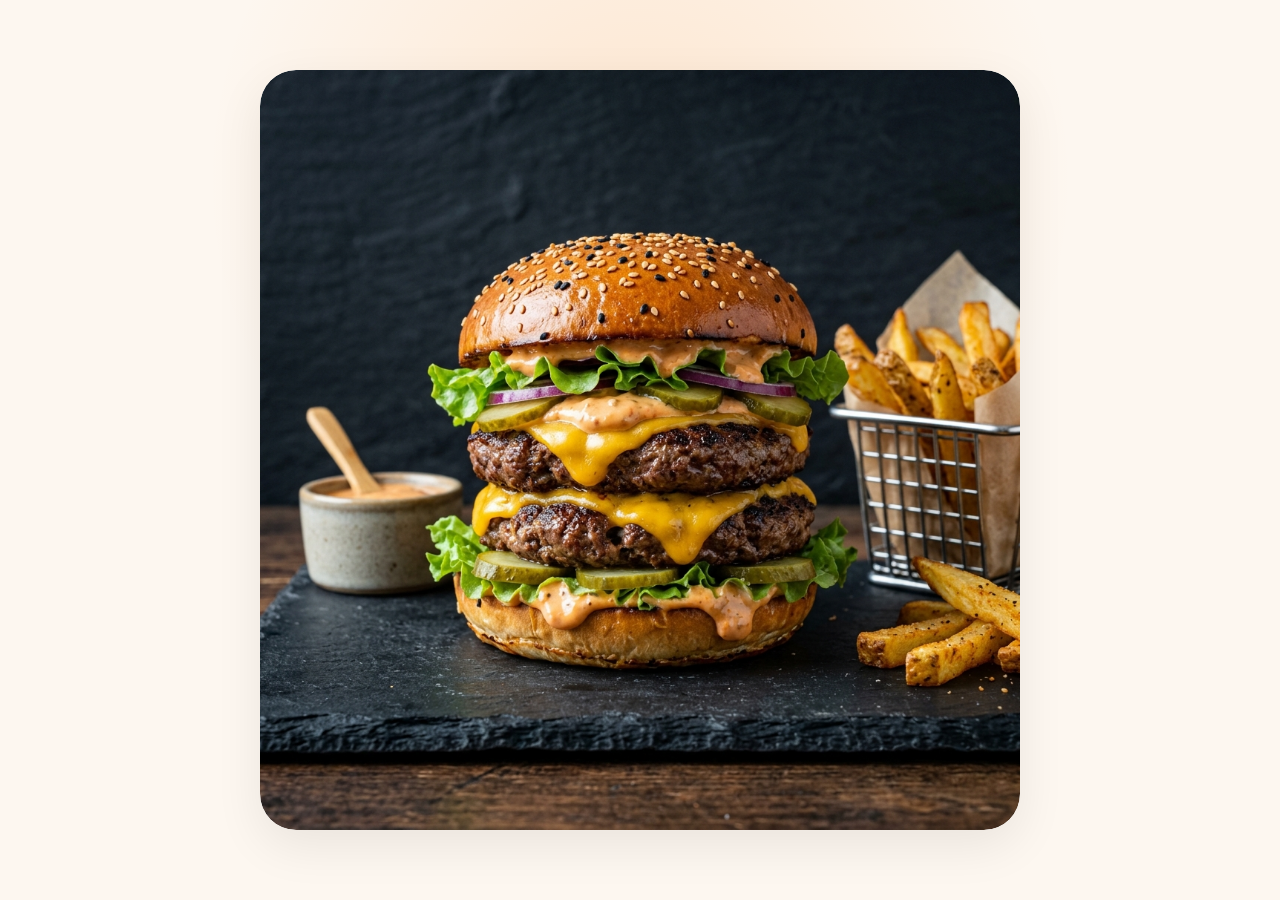
==== frontend/index.html @ 0c861a2d "18 nov change" ====
<!DOCTYPE html>
<html lang="en">
<head>
  <meta charset="UTF-8">
  <meta name="viewport" content="width=device-width, initial-scale=1.0">
  <title>Chiacas Kiosk & Private Counter POS e-Bill System</title>
  <!-- Google Fonts: Outfit & Inter -->
  <link rel="preconnect" href="https://fonts.googleapis.com">
  <link rel="preconnect" href="https://fonts.gstatic.com" crossorigin>
  <link href="https://fonts.googleapis.com/css2?family=Inter:wght@400;500;600;700;800&family=Outfit:wght@500;600;700;800;900&display=swap" rel="stylesheet">
  <!-- FontAwesome Icons -->
  <link rel="stylesheet" href="https://cdnjs.cloudflare.com/ajax/libs/font-awesome/6.4.0/css/all.min.css">
  <link rel="stylesheet" href="styles.css">
  <!-- OFFICIAL GOOGLE PAY WEB API SDK -->
  <script src="https://pay.google.com/gp/p/js/pay.js" async onload="if(typeof onGooglePayLoaded==='function')onGooglePayLoaded()"></script>
  <!-- Direct Inline Kiosk Start Handler (Works immediately even before external scripts load or if cached) -->
  <script>
    function startKioskOrder(orderType) {
      try {
        var overlay = document.getElementById('kiosk-welcome-overlay');
        if (overlay) {
          overlay.hidden = true;
          overlay.setAttribute('hidden', '');
          overlay.classList.add('hidden');
          overlay.style.setProperty('display', 'none', 'important');
        }
        var vid = document.getElementById('kiosk-welcome-video');
        if (vid) { try { vid.pause(); } catch(e) {} }

        document.body.classList.remove('kiosk-welcome-open');
        document.body.className = (document.body.className || '').replace(/\bkiosk-welcome-open\b/g, '').trim();

        var header = document.querySelector('.app-header');
        var main = document.querySelector('.main-content');
        var cartBar = document.querySelector('.kiosk-cart-bar');
        if (header) header.style.setProperty('display', 'flex', 'important');
        if (main) main.style.setProperty('display', 'block', 'important');
        if (cartBar) cartBar.style.setProperty('display', 'flex', 'important');

        if (typeof window.state !== 'undefined' && window.state) {
          window.state.orderType = orderType === 'Take-Out' ? 'Take-Out' : 'Dine-In';
        }
        var dineInControl = document.getElementById('type-dinein');
        var takeoutControl = document.getElementById('type-takeout');
        if (dineInControl) dineInControl.classList.toggle('active', orderType !== 'Take-Out');
        if (takeoutControl) takeoutControl.classList.toggle('active', orderType === 'Take-Out');

        try {
          localStorage.setItem('chiacas_last_order_type', orderType === 'Take-Out' ? 'Take-Out' : 'Dine-In');
        } catch (e) {}

        if (typeof renderMenu === 'function') {
          try { renderMenu(); } catch (e) {}
        }
      } catch (err) {
        console.error('startKioskOrder error:', err);
      }
    }
    window.startKioskOrder = startKioskOrder;

    document.addEventListener('DOMContentLoaded', function() {
      var btn = document.querySelector('.kiosk-welcome-choice');
      if (btn) {
        btn.onclick = function() { startKioskOrder('Dine-In'); };
        btn.addEventListener('click', function() { startKioskOrder('Dine-In'); });
        btn.addEventListener('pointerup', function() { startKioskOrder('Dine-In'); });
        btn.addEventListener('touchend', function(e) {
          e.preventDefault();
          startKioskOrder('Dine-In');
        });
      }
    });
  </script>
</head>
<body class="theme-orange-white kiosk-welcome-open">
  <!-- ADDITIVE CUSTOMER WELCOME SCREEN: Home Page Video Clip with Interactive Touch-to-Order -->
  <section class="kiosk-welcome-overlay" id="kiosk-welcome-overlay" aria-label="Welcome to ChiaCas Express self-order kiosk" onclick="startKioskOrder('Dine-In')">
    <div class="kiosk-welcome-panel kiosk-welcome-video-card" id="kiosk-welcome-panel" title="Touch screen to start ordering">
      <video id="kiosk-welcome-video" class="kiosk-welcome-video" autoplay loop muted playsinline poster="assets/big_mac.jpg">
        <source src="assets/home page video.mp4" type="video/mp4">
        <source src="assets/home%20page%20video.mp4" type="video/mp4">
        <!-- Image Fallback if browser doesn't play video -->
        <img src="assets/big_mac.jpg" alt="Freshly prepared burger with fries" style="width:100%; border-radius:36px;">
      </video>
      <!-- Interactive Order Now Button Hotspot (matches animated button in video) -->
      <button class="kiosk-welcome-choice kiosk-welcome-btn-hotspot" id="kiosk-welcome-start-btn" type="button" aria-label="Order Now" onclick="event.stopPropagation(); startKioskOrder('Dine-In')"></button>
    </div>
  </section>
  <!-- Top Navigation App Bar -->
  <header class="app-header">
    <div class="brand-logo">
      <div class="mcd-arches">
        <svg viewBox="0 0 100 100" class="gold-arches-svg">
          <path d="M15 85 C 15 30, 35 30, 35 70 C 35 30, 55 30, 55 85 C 55 30, 75 30, 75 70 C 75 30, 95 30, 95 85" fill="none" stroke="#FF7900" stroke-width="14" stroke-linecap="round"/>
        </svg>
      </div>
      <div class="brand-text">
        <span class="brand-name">Chiacas</span>
        <span class="brand-tag">Express Self-Order Kiosk</span>
      </div>
    </div>

    <!-- Top Right Corner: Owner POS & Owner Profile Dropdown Menu -->
    <div class="header-right-actions">
      <!-- Private Owner POS / Counter Mode Toggle -->
      <button class="staff-mode-btn" id="kiosk-owner-pos-btn" onclick="openOwnerPinModal()" title="Private Owner POS & e-Bill Station">
        <i class="fa-solid fa-shield-halved"></i>
        <span>Counter POS</span>
        <span class="badge-count" id="pending-orders-count">0</span>
      </button>

      <!-- Owner Profile Widget with Action Dropdown -->
      <div class="owner-profile-container">
        <div class="owner-profile-widget" id="counter-owner-profile-widget" onclick="toggleOwnerDropdown(event)" title="Click for Owner Options">
          <div class="profile-avatar">
            <i class="fa-solid fa-user-tie"></i>
          </div>
          <div class="profile-details">
            <span class="profile-title">Owner Profile <i class="fa-solid fa-chevron-down" style="font-size:0.65rem; margin-left:4px; color:var(--mcd-gold);"></i></span>
            <span class="profile-sales-amt" id="header-today-sales-badge">Total Sales: ₹0.00</span>
          </div>
        </div>

        <!-- Dropdown Menu Options Listed One by One -->
        <div class="owner-dropdown-menu hidden" id="owner-dropdown-menu">
          <div class="dropdown-header">
            <div class="dh-title">Store Owner Management</div>
            <div class="dh-sub">Chiacas Admin Controls</div>
          </div>
          <button class="dropdown-item" onclick="handleOwnerDropdownAction('sales')">
            <div class="item-icon sales-icon"><i class="fa-solid fa-chart-line"></i></div>
            <div class="item-text">
              <strong>1. Today's Report</strong>
              <span>Today's & Yesterday's Revenue, GPay/Cash & Itemized Quantity</span>
            </div>
          </button>
          <button class="dropdown-item" onclick="handleOwnerDropdownAction('menu')">
            <div class="item-icon menu-icon"><i class="fa-solid fa-utensils"></i></div>
            <div class="item-text">
              <strong>2. Manage Menu & Prices</strong>
              <span>Add/Edit Items, Prices, Photos & Categories</span>
            </div>
          </button>
          <button class="dropdown-item" onclick="handleOwnerDropdownAction('pin')">
            <div class="item-icon pin-icon"><i class="fa-solid fa-key"></i></div>
            <div class="item-text">
              <strong>3. Change Security PIN</strong>
              <span>Update 4-Digit Private Owner Security Lock Code (Default: 1234)</span>
            </div>
          </button>
          <button class="dropdown-item lock-item" onclick="handleOwnerDropdownAction('lock')">
            <div class="item-icon lock-icon"><i class="fa-solid fa-right-from-bracket"></i></div>
            <div class="item-text">
              <strong>4. Switch to Kiosk Mode</strong>
              <span>Return to Customer Kiosk Mode</span>
            </div>
          </button>
        </div>
      </div>
    </div>
  </header>

  <!-- MAIN CONTAINER -->
  <main class="main-content">
    
    <!-- ==================== VIEW 1: CUSTOMER SELF-ORDERING KIOSK ==================== -->
    <section id="kiosk-view" class="view-panel active">


      <!-- Main Kiosk Grid Layout: Left Categories Sidebar + Center Menu Items Grid -->
      <div class="kiosk-layout">
        <!-- Left Side Category Navigation Sidebar -->
        <div class="category-sidebar" id="kiosk-category-nav">
          <!-- Populated dynamically by app.js renderCategoryFilterButtons() -->
        </div>

        <!-- Menu Items Display Area -->
        <div class="menu-container">
          <div class="menu-header-bar">
            <h2 id="current-category-title">All Menu Items</h2>
            <div class="search-box">
              <i class="fa-solid fa-magnifying-glass"></i>
              <input type="text" id="menu-search-input" placeholder="Search Items..." oninput="handleSearch(this.value)">
            </div>
          </div>

          <!-- Menu Grid -->
          <div class="menu-grid" id="menu-grid">
            <!-- Dynamically Rendered Menu Cards -->
          </div>
        </div>
      </div>

      <!-- Bottom Floating Cart Bar (Kiosk Footer) -->
      <div class="kiosk-cart-bar" id="kiosk-cart-bar">
        <div class="cart-summary-info" onclick="toggleCartDrawer()">
          <div class="cart-icon-wrapper">
            <i class="fa-solid fa-bag-shopping"></i>
            <span class="cart-badge-count" id="cart-total-count">0</span>
          </div>
          <div class="cart-price-block">
            <span class="cart-label">My Order (<span id="cart-item-types">0 items</span>)</span>
            <span class="cart-total-val" id="cart-subtotal-display">₹0.00</span>
          </div>
        </div>
        <div class="cart-actions-group">
          <button class="view-order-btn" onclick="toggleCartDrawer()">
            <i class="fa-solid fa-list-check"></i> View Order
          </button>
          <button class="checkout-btn" id="pay-now-btn" onclick="openCheckoutModal()" disabled>
            <span>Proceed to Pay</span>
            <i class="fa-solid fa-arrow-right"></i>
          </button>
        </div>
      </div>
    </section>

    <!-- ==================== VIEW 2: PRIVATE OWNER COUNTER e-BILL & POS STATION ==================== -->
    <section id="counter-view" class="view-panel">
      <!-- ==================== TOP CENTER QUICK ITEM CATALOG BAR ==================== -->
      <div class="counter-top-catalog-bar">
        <div class="counter-catalog-header">
          <div class="counter-catalog-title">
            <i class="fa-solid fa-store gold-icon"></i>
            <div>
              <h3>Counter Quick Item Picker</h3>
              <p>Tap items to add & increment (1x, 2x, 3x). Pay all instantly.</p>
            </div>
          </div>
          
          <div class="counter-cat-filter-pills">
            <button class="counter-cat-pill active" onclick="filterCounterTopCatalog('all', this)">All Items</button>
            <button class="counter-cat-pill" onclick="filterCounterTopCatalog('SANDWICH & BURGER', this)">SANDWICH & BURGER</button>
            <button class="counter-cat-pill" onclick="filterCounterTopCatalog('SNACKS', this)">SNACKS</button>
            <button class="counter-cat-pill" onclick="filterCounterTopCatalog('MAGGI', this)">MAGGI</button>
            <button class="counter-cat-pill" onclick="filterCounterTopCatalog('EGG', this)">EGG</button>
            <button class="counter-cat-pill" onclick="filterCounterTopCatalog('BREAD & ROLL', this)">BREAD & ROLL</button>
            <button class="counter-cat-pill" onclick="filterCounterTopCatalog('MILK SHAKE & JUICE', this)">MILK SHAKE & JUICE</button>
            <button class="counter-cat-pill" onclick="filterCounterTopCatalog('ICE CREAM', this)">ICE CREAM</button>
          </div>

          <!-- Live Total Summary Bar -->
          <div class="counter-top-pay-summary" id="counter-top-pay-summary">
            <div class="top-pay-info">
              <span class="top-token-lbl" id="counter-top-token-lbl">Select/Add Item</span>
              <strong class="top-amt-val" id="counter-top-amt-val">₹0.00</strong>
            </div>
          </div>
        </div>

        <!-- Scrollable Horizontal Row showing ALL items with image, price & instant ADD -->
        <div class="counter-top-items-row" id="counter-top-items-row">
          <!-- Dynamically populated by app.js -->
        </div>
      </div>

      <div class="counter-dashboard">
        <!-- Left: Live Order Ticket Selector Sidebar -->
        <div class="counter-sidebar">
          <div class="counter-panel-header">
            <h3><i class="fa-solid fa-receipt"></i> Customer Bills</h3>
            <button class="back-to-kiosk-btn" onclick="lockAndExitCounter()">
              <i class="fa-solid fa-lock"></i> Lock & Exit
            </button>
          </div>

          <div class="search-tickets-box">
            <i class="fa-solid fa-search"></i>
            <input type="text" id="ticket-search-input" placeholder="Search Token #..." oninput="filterTickets(this.value)">
          </div>

          <div class="order-tickets-list" id="order-tickets-list">
            <!-- Dynamic Ticket Cards -->
          </div>
        </div>

        <!-- Right: Active e-Bill Receipt Preview & Counter Item Addition -->
        <div class="ebill-container">
          <div id="no-order-selected" class="empty-ebill-state">
            <i class="fa-solid fa-receipt empty-icon"></i>
            <h3>No Order Selected</h3>
            <p>Select an order ticket from the left panel or tap any item above to start billing.</p>
          </div>

          <div id="ebill-display-card" class="ebill-card hidden" style="position: relative;">
            <button type="button" class="top-delete-bill-btn" onclick="deleteActiveBill()" title="Delete Bill">
              <i class="fa-solid fa-trash-can"></i>
            </button>

            <!-- e-Bill Header -->
            <div class="ebill-header">
              <div class="ebill-brand">
                <div class="mini-arches">
                  <svg viewBox="0 0 100 100" style="width: 32px; height: 32px;">
                    <path d="M15 85 C 15 30, 35 30, 35 70 C 35 30, 55 30, 55 85 C 55 30, 75 30, 75 70 C 75 30, 95 30, 95 85" fill="none" stroke="#FF7900" stroke-width="16" stroke-linecap="round"/>
                  </svg>
                </div>
                <div>
                  <h2>Chiacas Store #4081</h2>
                  <p>1240 Chiacas Avenue, Grand Square</p>
                </div>
              </div>
              <div class="ebill-badge-group">
                <span class="ebill-type-badge" id="ebill-order-type">Dine-In</span>
                <span class="ebill-status-pill status-paid-green" id="ebill-status-pill">PAID (GREEN)</span>
              </div>
            </div>

            <!-- Meta Data Grid -->
            <div class="ebill-meta-grid">
              <div class="meta-item">
                <span class="meta-lbl">ORDER TOKEN</span>
                <strong class="meta-val highlight" id="ebill-token-no">#1</strong>
              </div>
              <div class="meta-item">
                <span class="meta-lbl">DATE & TIME</span>
                <strong class="meta-val" id="ebill-timestamp">--</strong>
              </div>
              <div class="meta-item">
                <span class="meta-lbl">PAYMENT METHOD</span>
                <strong class="meta-val" id="ebill-pay-method">Google Pay (GPay API)</strong>
              </div>
              <div class="meta-item">
                <span class="meta-lbl">PAYMENT STATUS</span>
                <strong class="meta-val status-green-text" id="ebill-pay-status-text">PAID & VERIFIED</strong>
              </div>
            </div>

            <!-- Add Extra Item to Current Bill Button -->
            <div class="counter-add-item-bar" id="counter-add-item-bar">
              <button class="add-extra-item-btn" onclick="openAddItemToActiveBillModal()">
                <i class="fa-solid fa-cart-plus"></i> + Add Extra Item to This Customer Bill
              </button>
            </div>

            <!-- Itemized Table -->
            <div class="ebill-table-wrapper">
              <table class="ebill-items-table">
                <thead>
                  <tr>
                    <th>Qty</th>
                    <th>Item Description & Customizations</th>
                    <th class="txt-right">Unit</th>
                    <th class="txt-right">Total</th>
                    <th class="txt-right">Action</th>
                  </tr>
                </thead>
                <tbody id="ebill-items-tbody">
                  <!-- Dynamic Item Rows -->
                </tbody>
              </table>
            </div>

            <!-- Calculation Breakdown -->
            <div class="ebill-summary-box">
              <div class="summary-line">
                <span>Items Subtotal</span>
                <span id="ebill-subtotal">₹0.00</span>
              </div>
              <div class="summary-line">
                <span>CGST (2.5%)</span>
                <span id="ebill-cgst">₹0.00</span>
              </div>
              <div class="summary-line">
                <span>SGST (2.5%)</span>
                <span id="ebill-sgst">₹0.00</span>
              </div>
              <div class="summary-line text-muted">
                <span>Eco-Packaging Fee</span>
                <span>₹15.00</span>
              </div>
              <div class="summary-line grand-total">
                <span>Grand Total</span>
                <strong id="ebill-grand-total">₹0.00</strong>
              </div>
            </div>

            <!-- Digital e-Bill QR Code with Payable Amount Display -->
            <div class="ebill-qr-section">
              <div class="qr-box-wrapper">
                <canvas id="ebill-qr-canvas"></canvas>
                <div class="qr-amount-overlay" id="ebill-qr-amount-badge">₹0.00</div>
              </div>
              <div class="qr-info">
                <h4><i class="fa-solid fa-qrcode"></i> Google Pay / GPay e-Bill QR</h4>
                <p>Scan with Google Pay, PhonePe, or Camera to view and save digital e-Bill.</p>
                <div class="qr-meta-url">gpay.chiacas.in/pay?amount=<span id="ebill-qr-amt-val">0.00</span>&token=<span id="ebill-qr-token">0000</span></div>
              </div>
            </div>

            <!-- Counter Control Action Buttons -->
            <div class="ebill-actions-bar">
              <button class="action-btn upi-pay-btn" id="counter-mark-upi-btn" onclick="counterCollectPayment('gpay')">
                <i class="fa-brands fa-google-pay" style="font-size:1.2rem;"></i> Mark Paid via UPI Scanner (Green)
              </button>
              <button class="action-btn cash-pay-btn" id="counter-mark-cash-btn" onclick="counterCollectPayment('cash')">
                <i class="fa-solid fa-money-bill-wave"></i> Collect Cash & Mark Paid (Green)
              </button>
              <button class="action-btn print-direct-btn" onclick="manualPrintReceipt()">
                <i class="fa-solid fa-print"></i> Print Paper Bill (On Request)
              </button>
            </div>
          </div>
        </div>
      </div>
    </section>

  </main>



  <!-- ==================== MODAL: ADD ITEM TO COUNTER BILL ==================== -->
  <div class="modal-overlay" id="counter-add-item-modal">
    <div class="modal-card counter-item-picker-card">
      <button class="modal-close-btn" onclick="closeCounterAddItemModal()">
        <i class="fa-solid fa-xmark"></i>
      </button>

      <h2><i class="fa-solid fa-cart-plus" style="color:var(--mcd-gold);"></i> Select Item to Add to Customer Bill</h2>
      <p class="subtitle">Search or select an item from the menu catalog below to append to this bill.</p>

      <!-- Live Search Box for Adding Item to Active Bill -->
      <div class="search-box" style="width: 100%; max-width: 100%; margin-bottom: 16px; background: var(--bg-dark); border-color: var(--border-gold);">
        <i class="fa-solid fa-magnifying-glass" style="color: var(--mcd-gold);"></i>
        <input type="text" id="counter-add-item-search-input" placeholder="Search item..." oninput="handleCounterAddItemSearch(this.value)">
      </div>

      <div class="counter-catalog-grid" id="counter-catalog-grid">
        <!-- Dynamically Rendered Quick Add Cards for Counter Staff -->
      </div>
    </div>
  </div>

  <!-- ==================== MODAL 1: ITEM ORDER POPUP ==================== -->
  <div class="modal-overlay" id="customize-modal">
    <div class="modal-card" style="max-width: 480px;">
      <button class="modal-close-btn" onclick="closeCustomizeModal()">
        <i class="fa-solid fa-xmark"></i>
      </button>

      <div class="customize-body">
        <div class="item-preview-header" style="margin-bottom: 20px;">
          <img id="custom-item-img" src="" alt="Food Preview">
          <div class="item-preview-details">
            <span class="preview-cat-badge hidden" id="custom-item-cat" style="display:none;"></span>
            <h2 id="custom-item-name">Big Mac</h2>
            <p id="custom-item-desc">Two 100% pure beef patties with Big Mac sauce...</p>
            <div class="preview-price-row">
              <span class="preview-price" id="custom-base-price">₹259.00</span>
              <span class="preview-cal" id="custom-item-cal">550 Cal</span>
            </div>
          </div>
        </div>

        <!-- Quantity & Add to Order Footer -->
        <div class="customize-footer" style="border-top: 1px solid var(--border-color); padding-top: 16px;">
          <div class="qty-selector">
            <button class="qty-btn" onclick="adjustCustomQty(-1)"><i class="fa-solid fa-minus"></i></button>
            <span class="qty-val" id="custom-qty-val">1</span>
            <button class="qty-btn" onclick="adjustCustomQty(1)"><i class="fa-solid fa-plus"></i></button>
          </div>

          <button class="add-to-order-btn" onclick="confirmAddToCart()">
            <span>Add to Order</span>
            <span class="final-item-price" id="custom-calculated-price">₹259.00</span>
          </button>
        </div>
      </div>
    </div>
  </div>

  <!-- ==================== MODAL 2: CART DRAWER ==================== -->
  <div class="modal-overlay" id="cart-modal">
    <div class="cart-drawer">
      <div class="drawer-header">
        <div class="header-title">
          <i class="fa-solid fa-bag-shopping"></i>
          <h2>Your Kiosk Order</h2>
        </div>
        <button class="modal-close-btn" onclick="toggleCartDrawer()">
          <i class="fa-solid fa-xmark"></i>
        </button>
      </div>

      <div class="cart-items-container" id="cart-drawer-items">
        <!-- Dynamic Cart Item Rows -->
      </div>

      <div class="drawer-footer">
        <div class="bill-breakdown">
          <div class="breakdown-row">
            <span>Subtotal</span>
            <span id="drawer-subtotal">₹0.00</span>
          </div>
          <div class="breakdown-row">
            <span>Estimated Tax (5% GST)</span>
            <span id="drawer-tax">₹0.00</span>
          </div>
          <div class="breakdown-row grand">
            <span>Estimated Total</span>
            <strong id="drawer-grand-total">₹0.00</strong>
          </div>
        </div>

        <div class="drawer-actions">
          <button class="clear-cart-btn" onclick="clearCart()">
            <i class="fa-solid fa-trash-can"></i> Clear
          </button>
          <button class="checkout-btn full" onclick="openCheckoutModal()">
            Proceed to Checkout
          </button>
        </div>
      </div>
    </div>
  </div>

  <!-- ==================== MODAL 3: CHECKOUT & GPAY / CASH PAYMENT ==================== -->
  <div class="modal-overlay" id="checkout-modal">
    <div class="modal-card checkout-card">
      <button class="modal-close-btn" onclick="closeCheckoutModal()">
        <i class="fa-solid fa-xmark"></i>
      </button>

      <h2>Select Payment & e-Bill Option</h2>
      <p class="subtitle">Select your payment method below. All prices in Indian Rupee (₹).</p>

      <div class="checkout-step-container">
        <!-- Payment Options Grid -->
        <div class="payment-methods-grid">
          <div class="pay-method-card active" onclick="selectPayMethod('gpay', this)">
            <i class="fa-brands fa-google-pay pay-icon gpay-brand-icon"></i>
            <h3>Google Pay (GPay API)</h3>
            <p>Pay with GPay / UPI for Instant e-Bill Token</p>
            <span class="pay-tag green">INSTANT GPAY</span>
          </div>

          <div class="pay-method-card" onclick="selectPayMethod('cash', this)">
            <i class="fa-solid fa-money-bill-wave pay-icon cash-brand-icon"></i>
            <h3>Pay Cash at Counter</h3>
            <p>Generate Token & Pay Cash to Cashier</p>
            <span class="pay-tag yellow">CASH TOKEN</span>
          </div>

          <div class="pay-method-card" onclick="selectPayMethod('card', this)">
            <i class="fa-solid fa-credit-card pay-icon"></i>
            <h3>Card Reader Kiosk</h3>
            <p>Tap Credit/Debit Card on Terminal</p>
            <span class="pay-tag">CARD</span>
          </div>
        </div>

        <!-- Dynamic Payment Details Box -->
        <div class="pay-detail-box" id="pay-detail-card">
          <!-- Rendered dynamically by app.js -->
        </div>

        <!-- Final Pay Button -->
        <div class="checkout-footer">
          <div class="checkout-summary">
            <span>Total Amount Payable</span>
            <h2 id="checkout-payable-total">₹0.00</h2>
          </div>
          <button class="pay-submit-btn" id="confirm-pay-btn" onclick="processOrderPayment()">
            <i class="fa-solid fa-check"></i>
            <span id="pay-btn-label">Confirm Order & Pay</span>
          </button>
        </div>
      </div>
    </div>
  </div>

  <!-- ==================== MODAL 4: ORDER SUCCESS TICKET & DONE BUTTON ==================== -->
  <div class="modal-overlay" id="success-modal">
    <div class="modal-card success-card">
      <div class="success-animation">
        <div class="checkmark-circle">
          <i class="fa-solid fa-check"></i>
        </div>
      </div>

      <span class="ticket-status-badge green-badge" id="success-paid-pill"><i class="fa-solid fa-circle-check"></i> PAYMENT SUCCESS - PAID (GREEN)</span>
      <h2>Order Confirmed!</h2>
      <p id="success-sub-text">Your Order Token has been sent to the e-Bill Counter register.</p>

      <div class="ticket-receipt-preview">
        <div class="ticket-number" id="success-token-num">#CC-801</div>
        <div class="ticket-payable-amt" id="success-payable-amt-display">Total Paid: ₹0.00</div>
        
        <!-- QR Code with payable amount overlay -->
        <div class="ticket-qr-wrap" style="margin-top:12px;">
          <div class="qr-box-wrapper">
            <canvas id="success-qr-canvas"></canvas>
            <div class="qr-amount-overlay" id="success-qr-amount-badge">₹0.00</div>
          </div>
          <small><i class="fa-brands fa-google-pay"></i> Scan for GPay Digital e-Bill Copy</small>
        </div>
      </div>

      <!-- DONE BUTTON FOR CUSTOMER -->
      <div class="success-actions" style="margin-top: 16px;">
        <button class="done-finish-btn" onclick="finishOrderAndReset()">
          <i class="fa-solid fa-circle-check"></i> DONE
        </button>
      </div>
    </div>
  </div>

  <!-- ==================== MODAL: ALL DAYS SALES & ITEM BREAKDOWN ANALYTICS ==================== -->
  <div class="modal-overlay" id="today-sales-modal">
    <div class="modal-card sales-modal-card">
      <button class="modal-close-btn" onclick="closeTodaySalesModal()">
        <i class="fa-solid fa-xmark"></i>
      </button>

      <div style="display:flex; justify-content:space-between; align-items:center; flex-wrap:wrap; gap:12px; margin-bottom:12px;">
        <div>
          <h2><i class="fa-solid fa-chart-line" style="color:var(--mcd-gold);"></i> Today's Sales Report</h2>
          <p class="subtitle" id="sales-report-subtitle">Real-time revenue, payment method analytics, and itemized quantity breakdown for Today.</p>
        </div>
        <div class="sales-filter-toggle">
          <button class="sales-filter-btn active" id="filter-today" onclick="setSalesFilter('today', this)">Today</button>
          <button class="sales-filter-btn" id="filter-yesterday" onclick="setSalesFilter('yesterday', this)">Yesterday</button>
          <button class="sales-filter-btn" id="filter-all-days" onclick="setSalesFilter('all', this)">All Days</button>
          <button class="sales-filter-btn" id="filter-single-date" onclick="setSalesFilter('single-date', this)">Specific Date</button>
          <button class="sales-filter-btn" id="filter-date-range" onclick="setSalesFilter('date-range', this)">Date Duration</button>
          <button class="sales-filter-btn" id="filter-month" onclick="setSalesFilter('month', this)">By Month</button>
        </div>
      </div>

      <!-- Dynamic Date & Month Filter Inputs Bar -->
      <div id="sales-date-input-container" class="sales-date-input-bar hidden">
        <!-- Single Specific Date Picker -->
        <div id="single-date-picker-wrap" class="date-picker-group hidden">
          <label><i class="fa-solid fa-calendar-day" style="color:var(--mcd-gold);"></i> Select Date:</label>
          <div class="calendar-input-flex">
            <button type="button" class="calendar-btn-left" onclick="openCalendarPicker('sales-single-date-input', event)" title="Click to open calendar">
              <i class="fa-solid fa-calendar-days"></i>
            </button>
            <input type="date" id="sales-single-date-input" class="sales-date-input" onchange="onSalesDateFilterChange()">
          </div>
        </div>

        <!-- Duration Start & End Date Picker -->
        <div id="duration-date-picker-wrap" class="date-picker-group hidden">
          <label><i class="fa-solid fa-calendar-days" style="color:var(--mcd-gold);"></i> Start Date:</label>
          <div class="calendar-input-flex">
            <button type="button" class="calendar-btn-left" onclick="openCalendarPicker('sales-start-date-input', event)" title="Click to open start date calendar">
              <i class="fa-solid fa-calendar-days"></i>
            </button>
            <input type="date" id="sales-start-date-input" class="sales-date-input" onchange="onSalesDateFilterChange()">
          </div>

          <label style="margin-left: 10px;"><i class="fa-solid fa-calendar-days" style="color:var(--mcd-gold);"></i> End Date:</label>
          <div class="calendar-input-flex">
            <button type="button" class="calendar-btn-left" onclick="openCalendarPicker('sales-end-date-input', event)" title="Click to open end date calendar">
              <i class="fa-solid fa-calendar-days"></i>
            </button>
            <input type="date" id="sales-end-date-input" class="sales-date-input" onchange="onSalesDateFilterChange()">
          </div>
        </div>

        <!-- Month & Year Picker -->
        <div id="month-picker-wrap" class="date-picker-group hidden">
          <label><i class="fa-solid fa-calendar-week" style="color:var(--mcd-gold);"></i> Select Month:</label>
          <div class="calendar-input-flex">
            <button type="button" class="calendar-btn-left" onclick="openCalendarPicker('sales-month-input', event)" title="Click to open month calendar">
              <i class="fa-solid fa-calendar-days"></i>
            </button>
            <input type="month" id="sales-month-input" class="sales-date-input" onchange="onSalesDateFilterChange()">
          </div>
        </div>
      </div>

      <div class="sales-summary-grid">
        <div class="sales-stat-card green">
          <span class="stat-lbl" id="sales-stat-lbl-revenue">TOTAL SALES (ALL DAYS)</span>
          <strong class="stat-val" id="sales-total-revenue">₹0.00</strong>
        </div>
        <div class="sales-stat-card">
          <span class="stat-lbl">TOTAL PAID BILLS</span>
          <strong class="stat-val" id="sales-paid-count">0</strong>
        </div>
        <div class="sales-stat-card">
          <span class="stat-lbl">GPAY / ONLINE SALES</span>
          <strong class="stat-val" id="sales-gpay-total">₹0.00</strong>
        </div>
        <div class="sales-stat-card">
          <span class="stat-lbl">COUNTER CASH SALES</span>
          <strong class="stat-val" id="sales-cash-total">₹0.00</strong>
        </div>
      </div>

      <h3 style="margin-top:12px; margin-bottom:6px; font-size:1rem; font-family:var(--font-heading); color:#ffffff;" id="sales-items-heading">
        <i class="fa-solid fa-burger" style="color:var(--mcd-gold);"></i> Itemized Quantity Sold Breakdown (All Days)
      </h3>

      <div class="sales-table-wrapper">
        <table class="sales-items-table">
          <thead>
            <tr>
              <th>Item Description</th>
              <th>Category & Unit Price</th>
              <th class="txt-right">Total Quantity Sold</th>
              <th class="txt-right">Total Revenue</th>
            </tr>
          </thead>
          <tbody id="sales-items-tbody">
            <!-- Dynamically populated by app.js -->
          </tbody>
        </table>
      </div>

      <!-- Merchant Bank Account UPI Settings Configuration Box -->
      <div class="merchant-upi-config-box" style="margin-top: 14px; background: var(--bg-card); border: 1px solid var(--border-gold); padding: 14px 16px; border-radius: var(--radius-md);">
        <h3 style="font-size:0.95rem; font-family:var(--font-heading); color:#ffffff; display:flex; align-items:center; gap:8px; margin-bottom:6px;">
          <i class="fa-brands fa-google-pay" style="color:#4285F4; font-size:1.4rem;"></i>
          Merchant Bank Account UPI Scanner Settings (Direct Bank Deposit)
        </h3>
        <p style="font-size:0.8rem; color:var(--text-secondary); margin-bottom:12px;">
          Enter your original bank account UPI VPA ID & Store Name. When customers scan the e-Bill QR code with Google Pay, PhonePe, or Paytm, the money is deposited directly into your bank account with the exact bill amount!
        </p>

        <div style="display:grid; grid-template-columns: 1fr 1fr auto; gap:12px; align-items:end;">
          <div>
            <label style="font-size:0.75rem; color:var(--text-secondary); font-weight:700; display:block; margin-bottom:4px;">BANK ACCOUNT UPI ID (VPA)</label>
            <input type="text" id="merchant-upi-id-input" placeholder="e.g. yourname@okaxis, 9876543210@paytm" oninput="saveMerchantUpiSettings()" style="background:var(--bg-dark); border:1px solid var(--border-color); color:#ffffff; padding:8px 12px; border-radius:var(--radius-sm); width:100%; font-size:0.85rem;">
          </div>
          <div>
            <label style="font-size:0.75rem; color:var(--text-secondary); font-weight:700; display:block; margin-bottom:4px;">STORE / MERCHANT BUSINESS NAME</label>
            <input type="text" id="merchant-name-input" placeholder="e.g. Chiacas Store #4081" oninput="saveMerchantUpiSettings()" style="background:var(--bg-dark); border:1px solid var(--border-color); color:#ffffff; padding:8px 12px; border-radius:var(--radius-sm); width:100%; font-size:0.85rem;">
          </div>
          <button onclick="saveMerchantUpiSettings()" style="background:var(--mcd-gold); color:#121212; border:none; padding:9px 18px; border-radius:var(--radius-sm); font-family:var(--font-heading); font-weight:900; font-size:0.85rem; cursor:pointer;">
            <i class="fa-solid fa-floppy-disk"></i> Save UPI Account
          </button>
        </div>
        <div id="merchant-upi-save-msg" style="font-size:0.8rem; color:var(--mcd-green); font-weight:700; margin-top:8px;"></div>
      </div>

      <!-- Security PIN Configuration Box -->
      <div class="merchant-upi-config-box" style="margin-top: 14px; background: var(--bg-card); border: 1px solid var(--border-gold); padding: 14px 16px; border-radius: var(--radius-md);">
        <h3 style="font-size:0.95rem; font-family:var(--font-heading); color:#ffffff; display:flex; align-items:center; gap:8px; margin-bottom:6px;">
          <i class="fa-solid fa-shield-halved" style="color:var(--mcd-gold);"></i>
          Private Owner Security PIN Lock (Default: 1234)
        </h3>
        <p style="font-size:0.8rem; color:var(--text-secondary); margin-bottom:12px;">
          Protect your Counter POS & Sales Reports with a 4-digit Owner PIN. You can change your PIN or reset to default 1234 anytime.
        </p>

        <div style="display:flex; gap:12px; align-items:center; flex-wrap:wrap;">
          <button onclick="openChangePinModal()" style="background:var(--mcd-gold); color:#121212; border:none; padding:9px 18px; border-radius:var(--radius-sm); font-family:var(--font-heading); font-weight:900; font-size:0.85rem; cursor:pointer;">
            <i class="fa-solid fa-key"></i> Change Security PIN
          </button>
          <button onclick="resetPinToDefault()" style="background:rgba(255,255,255,0.08); color:var(--text-primary); border:1px solid var(--border-color); padding:9px 16px; border-radius:var(--radius-sm); font-family:var(--font-heading); font-weight:700; font-size:0.85rem; cursor:pointer;">
            <i class="fa-solid fa-rotate-left"></i> Reset PIN to Default (1234)
          </button>
        </div>
      </div>



      <!-- Reset All Sales & Restart Bill #1 Action Bar -->
      <div style="margin-top: 16px; padding-top: 14px; border-top: 1px solid var(--border-color); display: flex; justify-content: space-between; align-items: center; flex-wrap: wrap; gap: 10px;">
        <span style="font-size: 0.8rem; color: var(--text-secondary);"><i class="fa-solid fa-info-circle" style="color:var(--mcd-gold);"></i> Start a new day or clean session? Clears order list & resets sequence to <strong>Bill #1</strong>.</span>
        <button onclick="resetSalesAndStartFromOne()" style="background: rgba(239, 68, 68, 0.15); color: #ef4444; border: 1px solid rgba(239, 68, 68, 0.35); padding: 8px 16px; border-radius: var(--radius-sm); font-family: var(--font-heading); font-weight: 800; font-size: 0.85rem; cursor: pointer; display: inline-flex; align-items: center; gap: 6px;">
          <i class="fa-solid fa-rotate-left"></i> Reset Sales & Start Bill #1
        </button>
      </div>
    </div>
  </div>

  <!-- ==================== MODAL: OWNER MENU CATALOG & PRICES MANAGER ==================== -->
  <div class="modal-overlay" id="owner-menu-manager-modal">
    <div class="modal-card owner-menu-modal-card">
      <button class="modal-close-btn" onclick="closeOwnerMenuModal()">
        <i class="fa-solid fa-xmark"></i>
      </button>

      <div style="display:flex; justify-content:space-between; align-items:center; flex-wrap:wrap; gap:12px; margin-bottom:12px;">
        <div>
          <h2><i class="fa-solid fa-utensils" style="color:var(--mcd-gold);"></i> Owner Menu Catalog & Price Manager</h2>
          <p class="subtitle">Add & edit store items, set custom prices, assign categories, and manage Kiosk promo deals.</p>
        </div>
        <button class="add-extra-item-btn" onclick="showAddNewItemForm()" style="padding: 8px 16px;">
          <i class="fa-solid fa-plus"></i> + Add New Item
        </button>
      </div>

      <!-- Top Category Pills Filter Row -->
      <div class="owner-menu-cat-bar" style="margin-bottom: 14px; background: var(--bg-dark); padding: 10px 14px; border-radius: var(--radius-md); border: 1px solid var(--border-color); display: flex; align-items: center; justify-content: space-between; flex-wrap: wrap; gap: 10px;">
        <div style="display: flex; align-items: center; gap: 8px; flex-wrap: wrap;">
          <span style="font-size: 0.78rem; font-weight: 800; color: var(--mcd-gold); text-transform: uppercase; letter-spacing: 0.5px;"><i class="fa-solid fa-layer-group"></i> FILTER BY CATEGORY:</span>
          <div id="owner-menu-category-pills" style="display: flex; gap: 6px; flex-wrap: wrap;">
            <!-- Populated dynamically by renderCategoryFilterButtons() -->
          </div>
        </div>
      </div>

      <!-- Add / Edit Item Form Box -->
      <div id="item-editor-form-box" class="merchant-upi-config-box hidden" style="margin-bottom: 16px; background: var(--bg-card); border: 1px solid var(--border-gold); padding: 16px; border-radius: var(--radius-md);">
        <h3 id="item-editor-form-title" style="font-size:0.95rem; font-family:var(--font-heading); color:#ffffff; margin-bottom:10px;">
          <i class="fa-solid fa-plus" style="color:var(--mcd-gold);"></i> Add New Menu Item
        </h3>
        <form onsubmit="saveMenuItemForm(event)">
          <input type="hidden" id="edit-item-id-hidden" value="">
          <div class="item-form-grid">
            <div>
              <label>ITEM NAME *</label>
              <input type="text" id="form-item-name" placeholder="e.g. Special Chicken Wrap" required>
            </div>
            <div>
              <label>CATEGORY *</label>
              <select id="form-item-category-select" onchange="handleCategorySelectChange()" required>
                <option value="SANDWICH & BURGER">SANDWICH & BURGER</option>
                <option value="SNACKS">SNACKS</option>
                <option value="MAGGI">MAGGI</option>
                <option value="EGG">EGG</option>
                <option value="BREAD & ROLL">BREAD & ROLL</option>
                <option value="MILK SHAKE & JUICE">MILK SHAKE & JUICE</option>
                <option value="ICE CREAM">ICE CREAM</option>
                <option value="NEW_CUSTOM_CATEGORY" style="color:var(--mcd-gold); font-weight:bold;">+ Type & Create New Category...</option>
              </select>
              <div id="custom-category-input-wrap" class="hidden" style="margin-top:6px;">
                <input type="text" id="form-custom-category-input" placeholder="Type new category (e.g. Pizzas, Wraps, Pastas)" style="border-color:var(--mcd-gold);">
              </div>
            </div>
            <div>
              <label>PRICE (₹) *</label>
              <input type="number" step="0.01" id="form-item-price" placeholder="e.g. 199.00" required>
            </div>
            <div>
              <label>CALORIES</label>
              <input type="text" id="form-item-calories" placeholder="e.g. 350 Cal">
            </div>
            <div>
              <label>MENU TAG</label>
              <input type="text" id="form-item-tag" placeholder="e.g. POPULAR, VALUE, NEW, SPECIAL">
            </div>
            <div>
              <label>IMAGE URL (OR UPLOAD BELOW)</label>
              <input type="text" id="form-item-image" placeholder="https://... or drag/browse photo below" oninput="handleImageInputUrlChange(this.value)">
            </div>
          </div>

          <!-- Drag & Drop / Device Photo Upload Box -->
          <div style="margin-top: 12px;">
            <label style="font-size:0.75rem; color:var(--text-secondary); font-weight:700; display:block; margin-bottom:4px;">ITEM PHOTO (DRAG & DROP OR UPLOAD FROM DEVICE)</label>
            <div class="image-upload-zone" id="item-image-dropzone" onclick="triggerBrowsePhoto(event)">
              <i class="fa-solid fa-cloud-arrow-up upload-icon"></i>
              <div style="font-weight: 700; font-size: 0.85rem; margin-top:4px;">
                Drag & drop photo here or <span style="color:var(--mcd-gold); text-decoration:underline; cursor:pointer;" onclick="triggerBrowsePhoto(event)">Browse from Device</span>
              </div>
              <small style="color:var(--text-muted); font-size:0.75rem; display:block; margin-top:2px;">Supports JPG, PNG, WEBP, GIF</small>
              <input type="file" id="form-item-file-input" accept="image/*" style="display:none;" onclick="event.stopPropagation()" onchange="handleFileInputChange(event)">
            </div>
            <div id="upload-preview-container" class="upload-preview-wrap hidden" style="margin-top:8px;">
              <img id="upload-preview-img" src="" alt="Photo Preview" class="upload-preview-img">
              <button type="button" class="preview-remove-btn" onclick="clearUploadedPhoto(event)" title="Remove photo"><i class="fa-solid fa-xmark"></i></button>
            </div>
          </div>
          <div style="margin-top: 10px;">
            <label style="font-size:0.75rem; color:var(--text-secondary); font-weight:700; display:block; margin-bottom:4px;">DESCRIPTION</label>
            <textarea id="form-item-desc" rows="2" placeholder="Item description & ingredients..."></textarea>
          </div>
          <div style="display:flex; justify-content:flex-end; gap:10px; margin-top:12px;">
            <button type="button" onclick="hideItemEditorForm()" style="background:var(--bg-dark); color:var(--text-secondary); border:1px solid var(--border-color); padding:8px 16px; border-radius:var(--radius-sm); font-weight:700; cursor:pointer;">Cancel</button>
            <button type="submit" style="background:var(--mcd-gold); color:#121212; border:none; padding:8px 20px; border-radius:var(--radius-sm); font-family:var(--font-heading); font-weight:900; cursor:pointer;">
              <i class="fa-solid fa-floppy-disk"></i> Save Menu Item
            </button>
          </div>
        </form>
      </div>

      <!-- Current Catalog Items Table -->
      <div style="min-height: 240px; max-height: 380px; overflow-y: auto; border: 1px solid var(--border-color); border-radius: var(--radius-sm); background: var(--bg-dark);">
        <table class="menu-manager-table">
          <thead>
            <tr>
              <th>Item Name</th>
              <th>Category</th>
              <th>Price (₹)</th>
              <th>Tag</th>
              <th class="txt-right">Actions</th>
            </tr>
          </thead>
          <tbody id="owner-menu-items-tbody">
            <!-- Dynamically populated by app.js -->
          </tbody>
        </table>
      </div>

      <!-- Multi Promo Offer Deals Manager Section -->
      <div class="merchant-upi-config-box" style="margin-top: 24px; background: var(--bg-card); border: 1px solid var(--border-gold); padding: 18px; border-radius: var(--radius-md);">
        <div style="display:flex; justify-content:space-between; align-items:center; flex-wrap:wrap; gap:10px; margin-bottom:12px;">
          <div>
            <h3 style="font-size:0.95rem; font-family:var(--font-heading); color:#ffffff; display:flex; align-items:center; gap:8px;">
              <i class="fa-solid fa-bullhorn" style="color:var(--mcd-gold);"></i> Kiosk Promo Offer Deals Manager
            </h3>
            <p style="font-size:0.8rem; color:var(--text-secondary);">
              Add custom promo deals, set prices, and select which offer to display on the Customer Kiosk top banner!
            </p>
          </div>
          <div style="display:flex; gap:10px; flex-wrap:wrap; align-items:center;">
            <button type="button" onclick="deactivateAllPromoOffers()" style="background:rgba(235,0,41,0.15); color:#ff5252; border:1px solid rgba(235,0,41,0.4); padding:8px 14px; border-radius:var(--radius-sm); font-family:var(--font-heading); font-weight:800; font-size:0.82rem; cursor:pointer;" title="Deactivate all promo offers and hide top banner from Kiosk">
              <i class="fa-solid fa-power-off"></i> Turn Off All Offers
            </button>
            <button type="button" onclick="showAddPromoForm()" style="background:rgba(255,188,13,0.15); color:var(--mcd-gold); border:1px solid var(--border-gold); padding:8px 16px; border-radius:var(--radius-sm); font-family:var(--font-heading); font-weight:800; font-size:0.82rem; cursor:pointer;">
              <i class="fa-solid fa-plus"></i> + Add New Promo Offer
            </button>
          </div>
        </div>

        <!-- Add / Edit Promo Offer Form Box -->
        <div id="promo-editor-form-box" class="hidden" style="margin-bottom:14px; background:var(--bg-dark); border:1px solid var(--border-gold); padding:14px; border-radius:var(--radius-sm);">
          <h4 id="promo-editor-title" style="font-size:0.85rem; color:var(--mcd-gold); margin-bottom:8px;">+ Create New Kiosk Promo Offer</h4>
          <form onsubmit="savePromoOfferForm(event)">
            <input type="hidden" id="edit-promo-id-hidden" value="">
            <div class="item-form-grid">
              <div>
                <label>PROMO OFFER TITLE *</label>
                <input type="text" id="promo-form-title" placeholder="e.g. Family Feast Meal Box" required>
              </div>
              <div>
                <label>DEAL PRICE (₹) *</label>
                <input type="number" step="0.01" id="promo-form-price" placeholder="e.g. 499.00" required>
              </div>
              <div style="grid-column: span 2;">
                <label>PROMO DESCRIPTION *</label>
                <input type="text" id="promo-form-desc" placeholder="e.g. 2 Big Macs, 2 Fries & 2 Drinks with Free Coupon!" required>
              </div>
            </div>
            <div style="display:flex; justify-content:flex-end; gap:8px; margin-top:10px;">
              <button type="button" onclick="hidePromoEditorForm()" style="background:transparent; color:var(--text-secondary); border:1px solid var(--border-color); padding:6px 12px; border-radius:4px; font-size:0.8rem;">Cancel</button>
              <button type="submit" style="background:var(--mcd-gold); color:#121212; border:none; padding:6px 14px; border-radius:4px; font-weight:900; font-size:0.8rem;">
                <i class="fa-solid fa-floppy-disk"></i> Save Promo Offer
              </button>
            </div>
          </form>
        </div>

        <!-- Promo Offers Table List -->
        <div style="min-height: 180px; max-height: 280px; overflow-y: auto; border: 1px solid var(--border-color); border-radius: var(--radius-sm); background: var(--bg-dark);">
          <table class="menu-manager-table">
            <thead>
              <tr>
                <th>Active</th>
                <th>Offer Title</th>
                <th>Price (₹)</th>
                <th>Description</th>
                <th class="txt-right">Actions</th>
              </tr>
            </thead>
            <tbody id="promo-offers-tbody">
              <!-- Dynamically populated by app.js -->
            </tbody>
          </table>
        </div>
      </div>

    </div>
  </div>

  <!-- ==================== MODAL: OWNER SECURITY PIN VERIFICATION ==================== -->
  <div class="modal-overlay" id="owner-pin-modal" style="z-index: 350 !important;">
    <div class="modal-card owner-pin-card" style="max-width: 380px; text-align: center;">
      <button class="modal-close-btn" onclick="closeOwnerPinModal()">
        <i class="fa-solid fa-xmark"></i>
      </button>

      <div class="pin-header-icon">
        <i class="fa-solid fa-shield-halved"></i>
      </div>
      <h2>Owner Security PIN</h2>
      <p class="subtitle">Enter 4-digit PIN to access Counter POS & Sales Reports.<br><small style="color:var(--mcd-gold); font-weight:bold;">Default PIN: 1234</small></p>

      <!-- PIN Display Dots -->
      <div class="pin-display-dots" id="pin-dots-container">
        <span class="pin-dot"></span>
        <span class="pin-dot"></span>
        <span class="pin-dot"></span>
        <span class="pin-dot"></span>
      </div>
      <div id="pin-error-msg" class="pin-error-msg hidden">Incorrect PIN. Please try again.</div>

      <!-- Keypad Grid (0-9, Backspace, Clear) -->
      <div class="pin-keypad-grid">
        <button type="button" class="pin-key-btn" onclick="pressPinKey('1')">1</button>
        <button type="button" class="pin-key-btn" onclick="pressPinKey('2')">2</button>
        <button type="button" class="pin-key-btn" onclick="pressPinKey('3')">3</button>
        <button type="button" class="pin-key-btn" onclick="pressPinKey('4')">4</button>
        <button type="button" class="pin-key-btn" onclick="pressPinKey('5')">5</button>
        <button type="button" class="pin-key-btn" onclick="pressPinKey('6')">6</button>
        <button type="button" class="pin-key-btn" onclick="pressPinKey('7')">7</button>
        <button type="button" class="pin-key-btn" onclick="pressPinKey('8')">8</button>
        <button type="button" class="pin-key-btn" onclick="pressPinKey('9')">9</button>
        <button type="button" class="pin-key-btn action-key" onclick="clearPin()">C</button>
        <button type="button" class="pin-key-btn" onclick="pressPinKey('0')">0</button>
        <button type="button" class="pin-key-btn action-key" onclick="backspacePin()"><i class="fa-solid fa-backspace"></i></button>
      </div>

      <div style="margin-top: 14px;">
        <button type="button" class="done-finish-btn" onclick="verifyOwnerPin()" style="width: 100%; font-size: 0.95rem;">
          <i class="fa-solid fa-lock-open"></i> Unlock Counter POS
        </button>
      </div>
    </div>
  </div>

  <!-- ==================== MODAL: CHANGE OWNER SECURITY PIN ==================== -->
  <div class="modal-overlay" id="owner-change-pin-modal" style="z-index: 350 !important;">
    <div class="modal-card owner-pin-card" style="max-width: 400px;">
      <button class="modal-close-btn" onclick="closeChangePinModal()">
        <i class="fa-solid fa-xmark"></i>
      </button>

      <div class="pin-header-icon">
        <i class="fa-solid fa-key"></i>
      </div>
      <h2>Change Security PIN</h2>
      <p class="subtitle">Set a new 4-digit Security PIN for Owner Access.</p>

      <form onsubmit="saveNewOwnerPin(event)">
        <div style="display:flex; flex-direction:column; gap:12px; margin-top:16px;">
          <div>
            <label style="font-size:0.75rem; color:var(--text-secondary); font-weight:700; display:block; margin-bottom:4px;">CURRENT PIN *</label>
            <input type="password" id="input-current-pin" maxlength="4" placeholder="Enter current PIN (Default: 1234)" required style="background:var(--bg-dark); border:1px solid var(--border-color); color:#fff; padding:10px 14px; border-radius:var(--radius-sm); width:100%; font-size:1.1rem; letter-spacing:4px; text-align:center;">
          </div>
          <div>
            <label style="font-size:0.75rem; color:var(--text-secondary); font-weight:700; display:block; margin-bottom:4px;">NEW 4-DIGIT PIN *</label>
            <input type="password" id="input-new-pin" maxlength="4" placeholder="Enter new 4-digit PIN" required style="background:var(--bg-dark); border:1px solid var(--border-gold); color:#fff; padding:10px 14px; border-radius:var(--radius-sm); width:100%; font-size:1.1rem; letter-spacing:4px; text-align:center;">
          </div>
          <div>
            <label style="font-size:0.75rem; color:var(--text-secondary); font-weight:700; display:block; margin-bottom:4px;">CONFIRM NEW PIN *</label>
            <input type="password" id="input-confirm-pin" maxlength="4" placeholder="Re-enter new 4-digit PIN" required style="background:var(--bg-dark); border:1px solid var(--border-gold); color:#fff; padding:10px 14px; border-radius:var(--radius-sm); width:100%; font-size:1.1rem; letter-spacing:4px; text-align:center;">
          </div>
        </div>

        <div style="display:flex; justify-content:space-between; align-items:center; gap:10px; margin-top:18px;">
          <button type="button" onclick="resetPinToDefault()" style="background:transparent; color:var(--text-secondary); border:none; font-size:0.78rem; text-decoration:underline; cursor:pointer;">Reset to 1234</button>
          <div style="display:flex; gap:8px;">
            <button type="button" onclick="closeChangePinModal()" style="background:var(--bg-dark); color:var(--text-secondary); border:1px solid var(--border-color); padding:8px 16px; border-radius:var(--radius-sm); font-weight:700; cursor:pointer;">Cancel</button>
            <button type="submit" style="background:var(--mcd-gold); color:#121212; border:none; padding:8px 20px; border-radius:var(--radius-sm); font-family:var(--font-heading); font-weight:900; cursor:pointer;">
              <i class="fa-solid fa-floppy-disk"></i> Save New PIN
            </button>
          </div>
        </div>
      </form>
    </div>
  </div>

  <!-- JS Logic with version query string to prevent browser caching -->
  <script src="app.js?v=20261118_v10"></script>
</body>
</html>
---- frontend/styles.css ----
/* ==========================================================================
   McDonald's Self-Ordering Kiosk & Counter e-Bill Styling System (INR ₹ Edition)
   ========================================================================== */

:root {
  /* ChiaCas Orange & White Dual-Tone Color Palette */
  --primary-orange: #FF7900;
  --deep-orange: #E85D04;
  --light-orange: #FFF0DF;
  --pure-white: #FFFFFF;
  --soft-off-white: #FFF8F1;
  --text-dark: #292929;
  --text-secondary: #777777;
  --text-muted: #94a3b8;
  --border-color: #F0D8C2;
  --border-gold: #F0D8C2;
  --border-orange: #FF7900;
  --border-light: rgba(240, 216, 194, 0.6);
  --success-green: #10B981;
  --success-green-dark: #059669;

  /* Aliases for backwards compatibility with existing JS / CSS */
  --mcd-gold: #FF7900;
  --mcd-gold-hover: #E85D04;
  --mcd-red: #E85D04;
  --mcd-red-dark: #b81c10;
  --mcd-green: #10B981;
  --mcd-green-glow: #10B981;
  --mcd-green-dark: #059669;

  --bg-dark: #FFF8F1;
  --bg-panel: #FFFFFF;
  --bg-card: #FFFFFF;
  --bg-card-hover: #FFFDFB;

  --text-primary: #292929;

  --border-green: rgba(16, 185, 129, 0.4);

  --radius-sm: 8px;
  --radius-md: 14px;
  --radius-lg: 20px;
  --radius-xl: 28px;

  --shadow-sm: 0 4px 16px rgba(232, 93, 4, 0.06);
  --shadow-md: 0 8px 24px rgba(232, 93, 4, 0.1);
  --shadow-glow: 0 4px 20px rgba(255, 121, 0, 0.25);
  --shadow-green-glow: 0 0 24px rgba(16, 185, 129, 0.3);

  --font-heading: 'Outfit', sans-serif;
  --font-body: 'Inter', sans-serif;

  --header-height: 82px;
  --kiosk-cart-height: 142px;
}

* {
  box-sizing: border-box;
  margin: 0;
  padding: 0;
  user-select: none;
  -webkit-tap-highlight-color: transparent;
}

html {
  height: 100%;
  scroll-behavior: smooth;
}

body {
  font-family: var(--font-body);
  background-color: var(--soft-off-white);
  color: var(--text-dark);
  min-height: 100%;
  height: auto;
  overflow-x: hidden;
  overflow-y: auto;
  display: flex;
  flex-direction: column;
}

/* ================= HEADER & APP BAR ================= */
.app-header {
  height: var(--header-height);
  background: rgba(24, 24, 28, 0.95);
  backdrop-filter: blur(12px);
  border-bottom: 1px solid var(--border-color);
  padding: 0 24px;
  display: flex;
  align-items: center;
  justify-content: space-between;
  z-index: 100;
}

.brand-logo {
  display: flex;
  align-items: center;
  gap: 14px;
}

.gold-arches-svg {
  width: 42px;
  height: 42px;
  filter: drop-shadow(0 0 8px rgba(255, 188, 13, 0.4));
}

.brand-text {
  display: flex;
  flex-direction: column;
}

.brand-name {
  font-family: var(--font-heading);
  font-weight: 900;
  font-size: 1.4rem;
  letter-spacing: -0.5px;
  color: #ffffff;
}

.brand-tag {
  font-size: 0.75rem;
  color: var(--mcd-gold);
  font-weight: 600;
  text-transform: uppercase;
  letter-spacing: 1px;
}

/* TOP RIGHT CORNER OWNER ACTIONS & PROFILE WIDGET */
.header-right-actions {
  display: flex;
  align-items: center;
  gap: 14px;
}

.staff-mode-btn {
  background: var(--bg-dark);
  border: 1px solid var(--border-color);
  color: var(--text-secondary);
  padding: 8px 16px;
  border-radius: var(--radius-md);
  font-family: var(--font-heading);
  font-weight: 700;
  font-size: 0.85rem;
  cursor: pointer;
  display: flex;
  align-items: center;
  gap: 8px;
  transition: all 0.2s ease;
}

.staff-mode-btn:hover {
  background: var(--bg-card);
  color: #ffffff;
  border-color: var(--border-gold);
}

.owner-profile-widget {
  background: rgba(255, 188, 13, 0.1);
  border: 1px solid var(--border-gold);
  padding: 4px 14px 4px 8px;
  border-radius: 30px;
  display: none; /* Hidden on customer Kiosk view, visible only in private Counter POS view */
  align-items: center;
  gap: 10px;
  cursor: pointer;
  transition: all 0.2s ease;
  box-shadow: 0 0 12px rgba(255, 188, 13, 0.15);
}

.owner-profile-widget:hover {
  background: rgba(255, 188, 13, 0.22);
  transform: translateY(-1px);
  box-shadow: 0 4px 16px rgba(255, 188, 13, 0.3);
}

.profile-avatar {
  width: 30px;
  height: 30px;
  background: var(--mcd-gold);
  color: #121212;
  border-radius: 50%;
  display: flex;
  align-items: center;
  justify-content: center;
  font-size: 0.9rem;
  font-weight: 900;
}

.profile-details {
  display: flex;
  flex-direction: column;
}

.profile-title {
  font-family: var(--font-heading);
  font-size: 0.78rem;
  font-weight: 800;
  color: #ffffff;
  line-height: 1.1;
}

.profile-sales-amt {
  font-size: 0.72rem;
  color: var(--mcd-green);
  font-weight: 700;
}

.profile-sales-icon {
  color: var(--mcd-gold);
  font-size: 0.85rem;
}

.badge-count {
  background: var(--mcd-red);
  color: #ffffff;
  font-size: 0.75rem;
  padding: 2px 7px;
  border-radius: 12px;
  font-weight: 800;
  margin-left: 2px;
}

/* HEADER ACTIONS */
.header-actions {
  display: flex;
  align-items: center;
  gap: 14px;
}

.order-mode-toggle {
  display: flex;
  background: var(--bg-dark);
  padding: 3px;
  border-radius: var(--radius-md);
  border: 1px solid var(--border-color);
}

.order-type-btn {
  background: transparent;
  border: none;
  color: var(--text-secondary);
  padding: 8px 14px;
  border-radius: 10px;
  font-size: 0.85rem;
  font-weight: 700;
  cursor: pointer;
  display: flex;
  align-items: center;
  gap: 6px;
  transition: all 0.2s;
}

.order-type-btn.active {
  background: var(--mcd-red);
  color: #ffffff;
}

.sound-toggle-btn {
  background: var(--bg-dark);
  border: 1px solid var(--border-color);
  color: var(--mcd-gold);
  width: 42px;
  height: 42px;
  border-radius: 50%;
  cursor: pointer;
  font-size: 1.1rem;
  display: flex;
  align-items: center;
  justify-content: center;
  transition: all 0.2s;
}

.sound-toggle-btn:hover {
  background: var(--bg-card-hover);
  transform: scale(1.05);
}

/* ================= MAIN CONTENT PANELS ================= */
.main-content {
  flex: 1 0 auto;
  position: relative;
  overflow: visible;
}

.view-panel {
  position: relative;
  width: 100%;
  display: none;
  opacity: 0;
  transition: opacity 0.3s ease-in-out;
}

.view-panel.active {
  display: flex;
  flex-direction: column;
  opacity: 1;
}

/* ================= KIOSK VIEW ================= */
#kiosk-view {
  background: var(--soft-off-white);
  height: auto;
  min-height: 100%;
}

/* Kiosk Banner */
.kiosk-banner { display: none !important;

  background: linear-gradient(135deg, #1c1917 0%, #292524 50%, #451a03 100%);
  margin: 16px 24px 0 24px;
  padding: 20px 28px;
  border-radius: var(--radius-lg);
  border: 1px solid var(--border-gold);
  display: flex;
  align-items: center;
  justify-content: space-between;
  box-shadow: var(--shadow-sm);
}

.banner-content h1 {
  font-family: var(--font-heading);
  font-size: 1.6rem;
  font-weight: 800;
  color: #ffffff;
  margin: 4px 0 4px 0;
}

.banner-content p {
  color: var(--text-secondary);
  font-size: 0.9rem;
}

.banner-badge {
  background: rgba(218, 41, 28, 0.2);
  color: #ff6b6b;
  border: 1px solid rgba(218, 41, 28, 0.4);
  font-size: 0.75rem;
  font-weight: 700;
  padding: 4px 10px;
  border-radius: 20px;
  text-transform: uppercase;
}

.banner-cta {
  background: var(--mcd-gold);
  color: #121212;
  border: none;
  padding: 14px 24px;
  border-radius: var(--radius-md);
  font-family: var(--font-heading);
  font-weight: 800;
  font-size: 1rem;
  cursor: pointer;
  box-shadow: var(--shadow-glow);
  transition: all 0.2s ease;
}

.banner-cta:hover {
  background: var(--mcd-gold-hover);
  transform: translateY(-2px);
}

/* Kiosk Layout Grid */
.kiosk-layout {
  flex: 1;
  display: grid;
  grid-template-columns: 240px 1fr;
  gap: 20px;
  padding: 16px 24px;
  margin-bottom: var(--kiosk-cart-height);
  overflow: hidden;
  width: 100%;
}

/* Sidebar Categories */
.category-sidebar {
  background: var(--bg-panel);
  border-radius: var(--radius-lg);
  border: 1px solid var(--border-color);
  padding: 12px;
  display: flex;
  flex-direction: column;
  gap: 8px;
  overflow-y: auto;
}

.cat-btn {
  background: transparent;
  border: 1px solid transparent;
  color: var(--text-secondary);
  padding: 14px 16px;
  border-radius: var(--radius-md);
  font-family: var(--font-heading);
  font-weight: 700;
  font-size: 0.95rem;
  cursor: pointer;
  display: flex;
  align-items: center;
  gap: 14px;
  text-align: left;
  transition: all 0.2s ease;
}

.cat-btn i {
  font-size: 1.2rem;
  width: 24px;
  text-align: center;
  color: var(--text-muted);
  transition: color 0.2s;
}

.cat-btn:hover {
  background: var(--bg-card);
  color: #ffffff;
}

.cat-btn.active {
  background: rgba(255, 188, 13, 0.12);
  border-color: var(--border-gold);
  color: var(--mcd-gold);
}

.cat-btn.active i {
  color: var(--mcd-gold);
}

/* Menu Container */
.menu-container {
  display: flex;
  flex-direction: column;
  gap: 16px;
  overflow: hidden;
}

.menu-header-bar {
  display: flex;
  align-items: center;
  justify-content: space-between;
}

.menu-header-bar h2 {
  font-family: var(--font-heading);
  font-size: 1.5rem;
  font-weight: 800;
}

.search-box {
  background: var(--bg-panel);
  border: 1px solid var(--border-color);
  border-radius: var(--radius-md);
  padding: 8px 16px;
  display: flex;
  align-items: center;
  gap: 10px;
  width: 280px;
}

.search-box i {
  color: var(--text-muted);
}

.search-box input {
  background: transparent;
  border: none;
  outline: none;
  color: #ffffff;
  font-family: var(--font-body);
  font-size: 0.9rem;
  width: 100%;
}

/* Menu Item Cards Grid */
.menu-grid {
  flex: 1;
  display: grid;
  grid-template-columns: repeat(auto-fill, minmax(220px, 1fr));
  gap: 16px;
  overflow-y: auto;
  padding-right: 6px;
}

.food-card {
  background: var(--bg-card);
  border: 1px solid var(--border-color);
  border-radius: var(--radius-lg);
  padding: 14px;
  display: flex;
  flex-direction: column;
  justify-content: space-between;
  transition: all 0.25s cubic-bezier(0.4, 0, 0.2, 1);
  position: relative;
  cursor: pointer;
}

.food-card:hover {
  background: var(--bg-card-hover);
  border-color: rgba(255, 255, 255, 0.2);
  transform: translateY(-4px);
  box-shadow: var(--shadow-md);
}

.card-tag {
  position: absolute;
  top: 10px;
  left: 10px;
  background: var(--mcd-red);
  color: #ffffff;
  font-size: 0.7rem;
  font-weight: 800;
  padding: 3px 8px;
  border-radius: 12px;
  text-transform: uppercase;
  z-index: 2;
}

.food-img-wrapper {
  height: 140px;
  width: 100%;
  border-radius: var(--radius-md);
  overflow: hidden;
  margin-bottom: 12px;
  background: #18181c;
  display: flex;
  align-items: center;
  justify-content: center;
}

.food-img-wrapper img {
  width: 100%;
  height: 100%;
  object-fit: cover;
  transition: transform 0.3s;
}

.food-card:hover img {
  transform: scale(1.06);
}

.food-info h3 {
  font-family: var(--font-heading);
  font-size: 1.1rem;
  font-weight: 700;
  color: #ffffff;
  margin-bottom: 4px;
}

.food-meta {
  display: flex;
  align-items: center;
  gap: 10px;
  font-size: 0.8rem;
  color: var(--text-muted);
  margin-bottom: 12px;
}

.food-footer {
  display: flex;
  align-items: center;
  justify-content: space-between;
  margin-top: auto;
  padding-top: 8px;
  border-top: 1px solid rgba(255, 255, 255, 0.05);
}

.food-price {
  font-family: var(--font-heading);
  font-size: 1.25rem;
  font-weight: 800;
  color: var(--mcd-gold);
}

.add-food-btn {
  background: var(--mcd-gold);
  color: #121212;
  border: none;
  width: 38px;
  height: 38px;
  border-radius: 50%;
  display: flex;
  align-items: center;
  justify-content: center;
  font-size: 1rem;
  font-weight: 800;
  cursor: pointer;
  transition: all 0.2s ease;
}

.add-food-btn:hover {
  background: #ffffff;
  transform: scale(1.1);
}

/* Bottom Kiosk Floating Cart Bar */
.kiosk-cart-bar {
  position: absolute;
  bottom: 0;
  left: 0;
  right: 0;
  height: var(--kiosk-cart-height);
  background: rgba(24, 24, 28, 0.96);
  backdrop-filter: blur(16px);
  border-top: 1px solid var(--border-gold);
  padding: 0 32px;
  display: flex;
  align-items: center;
  justify-content: space-between;
  z-index: 90;
  box-shadow: 0 -8px 24px rgba(0, 0, 0, 0.5);
}

.cart-summary-info {
  display: flex;
  align-items: center;
  gap: 16px;
  cursor: pointer;
}

.cart-icon-wrapper {
  background: var(--mcd-red);
  color: #ffffff;
  width: 48px;
  height: 48px;
  border-radius: 14px;
  display: flex;
  align-items: center;
  justify-content: center;
  font-size: 1.3rem;
  position: relative;
}

.cart-badge-count {
  position: absolute;
  top: -6px;
  right: -6px;
  background: var(--mcd-gold);
  color: #121212;
  font-size: 0.75rem;
  font-weight: 900;
  width: 22px;
  height: 22px;
  border-radius: 50%;
  display: flex;
  align-items: center;
  justify-content: center;
  border: 2px solid var(--bg-panel);
}

.cart-price-block {
  display: flex;
  flex-direction: column;
}

.cart-label {
  font-size: 0.85rem;
  color: var(--text-secondary);
}

.cart-total-val {
  font-family: var(--font-heading);
  font-size: 1.4rem;
  font-weight: 800;
  color: var(--mcd-gold);
}

.cart-actions-group {
  display: flex;
  align-items: center;
  gap: 12px;
}

.view-order-btn {
  background: var(--bg-card);
  border: 1px solid var(--border-color);
  color: var(--text-primary);
  padding: 14px 22px;
  border-radius: var(--radius-md);
  font-family: var(--font-heading);
  font-weight: 700;
  font-size: 0.95rem;
  cursor: pointer;
  display: flex;
  align-items: center;
  gap: 8px;
  transition: all 0.2s;
}

.view-order-btn:hover {
  background: var(--bg-card-hover);
}

.checkout-btn {
  background: var(--mcd-green);
  color: #ffffff;
  border: none;
  padding: 14px 28px;
  border-radius: var(--radius-md);
  font-family: var(--font-heading);
  font-weight: 800;
  font-size: 1rem;
  cursor: pointer;
  display: flex;
  align-items: center;
  gap: 10px;
  box-shadow: 0 4px 16px rgba(16, 185, 129, 0.3);
  transition: all 0.2s ease;
}

.checkout-btn:hover:not(:disabled) {
  background: var(--mcd-green-dark);
  transform: translateY(-2px);
}

.checkout-btn:disabled {
  opacity: 0.4;
  cursor: not-allowed;
  box-shadow: none;
}

/* ================= COUNTER e-BILL VIEW ================= */
#counter-view {
  background: var(--bg-dark);
  height: 100%;
}

.counter-dashboard {
  flex: 1;
  display: grid;
  grid-template-columns: 340px 1fr;
  gap: 20px;
  padding: 20px 24px;
  overflow: hidden;
}

.counter-sidebar {
  background: var(--bg-panel);
  border-radius: var(--radius-lg);
  border: 1px solid var(--border-color);
  padding: 16px;
  display: flex;
  flex-direction: column;
  gap: 14px;
  overflow: hidden;
}

.counter-panel-header {
  display: flex;
  align-items: center;
  justify-content: space-between;
}

.counter-panel-header h3 {
  font-family: var(--font-heading);
  font-size: 1.1rem;
  font-weight: 800;
  display: flex;
  align-items: center;
  gap: 8px;
}

.back-to-kiosk-btn {
  background: var(--bg-dark);
  border: 1px solid var(--border-color);
  color: var(--text-secondary);
  padding: 6px 12px;
  border-radius: 8px;
  font-size: 0.8rem;
  font-weight: 700;
  cursor: pointer;
  display: flex;
  align-items: center;
  gap: 6px;
}

.back-to-kiosk-btn:hover {
  color: #ffffff;
  background: var(--bg-card-hover);
}

.search-tickets-box {
  background: var(--bg-card);
  border: 1px solid var(--border-color);
  border-radius: var(--radius-md);
  padding: 8px 14px;
  display: flex;
  align-items: center;
  gap: 10px;
}

.search-tickets-box input {
  background: transparent;
  border: none;
  outline: none;
  color: #ffffff;
  font-size: 0.85rem;
  width: 100%;
}

.order-tickets-list {
  flex: 1;
  display: flex;
  flex-direction: column;
  gap: 10px;
  overflow-y: auto;
}

.ticket-card {
  background: var(--bg-card);
  border: 1px solid var(--border-color);
  border-radius: var(--radius-md);
  padding: 12px;
  cursor: pointer;
  transition: all 0.2s;
  display: flex;
  flex-direction: column;
  gap: 6px;
}

.ticket-card:hover {
  background: var(--bg-card-hover);
  border-color: rgba(255, 255, 255, 0.2);
}

.ticket-card.selected {
  background: rgba(16, 185, 129, 0.1);
  border-color: var(--mcd-green);
  box-shadow: 0 0 12px rgba(16, 185, 129, 0.2);
}

.ticket-top {
  display: flex;
  align-items: center;
  justify-content: space-between;
}

.ticket-token {
  font-family: var(--font-heading);
  font-weight: 900;
  font-size: 1.1rem;
  color: var(--mcd-gold);
}

.ticket-time {
  font-size: 0.75rem;
  color: var(--text-muted);
}

.ticket-meta {
  display: flex;
  align-items: center;
  justify-content: space-between;
  font-size: 0.8rem;
  color: var(--text-secondary);
}

.ticket-status-tag {
  font-size: 0.7rem;
  font-weight: 800;
  padding: 2px 8px;
  border-radius: 10px;
  text-transform: uppercase;
}

/* STATUS COLOURS */
.status-paid-green {
  background: #10B981 !important;
  color: #ffffff !important;
  font-weight: 900 !important;
  letter-spacing: 0.5px;
  box-shadow: 0 0 10px rgba(16, 185, 129, 0.5);
}

.status-cash-pending {
  background: var(--mcd-gold) !important;
  color: #121212 !important;
  font-weight: 800 !important;
}

.status-green-text {
  color: #10B981 !important;
  font-weight: 900;
}

/* e-Bill Container */
.ebill-container {
  background: var(--bg-panel);
  border-radius: var(--radius-lg);
  border: 1px solid var(--border-color);
  padding: 24px;
  overflow-y: auto;
  display: flex;
  justify-content: center;
  align-items: flex-start;
}

.empty-ebill-state {
  margin-top: 100px;
  text-align: center;
  color: var(--text-muted);
}

.empty-icon {
  font-size: 4rem;
  margin-bottom: 16px;
  opacity: 0.3;
}

.ebill-card {
  background: #ffffff;
  color: #121212;
  width: 100%;
  max-width: 620px;
  border-radius: var(--radius-lg);
  padding: 32px;
  box-shadow: 0 16px 40px rgba(0, 0, 0, 0.6);
  font-family: 'Courier New', Courier, monospace;
  position: relative !important;
}

.ebill-card.hidden {
  display: none;
}

.ebill-header {
  display: flex;
  align-items: center;
  justify-content: space-between;
  padding-bottom: 16px;
  padding-right: 56px !important;
  border-bottom: 2px dashed #e2e8f0;
  margin-bottom: 16px;
}

.ebill-brand {
  display: flex;
  align-items: center;
  gap: 12px;
}

.ebill-brand h2 {
  font-family: var(--font-heading);
  font-weight: 800;
  font-size: 1.2rem;
  color: #0f172a;
}

.ebill-brand p {
  font-size: 0.75rem;
  color: #64748b;
  font-family: var(--font-body);
}

.ebill-badge-group {
  display: flex;
  align-items: center;
  gap: 8px;
}

.ebill-type-badge {
  background: var(--mcd-red);
  color: #ffffff;
  font-family: var(--font-heading);
  font-weight: 800;
  font-size: 0.8rem;
  padding: 4px 10px;
  border-radius: 6px;
}

.top-delete-bill-btn {
  position: absolute !important;
  top: 16px !important;
  right: 16px !important;
  left: auto !important;
  bottom: auto !important;
  background: #eb0029 !important;
  color: #ffffff !important;
  border: none !important;
  width: 42px !important;
  height: 42px !important;
  border-radius: 10px !important;
  display: flex !important;
  align-items: center !important;
  justify-content: center !important;
  font-size: 1.15rem !important;
  cursor: pointer !important;
  z-index: 100 !important;
  transition: all 0.2s ease !important;
  box-shadow: 0 4px 14px rgba(235, 0, 41, 0.45) !important;
}

.top-delete-bill-btn:hover {
  background: #c10022 !important;
  color: #ffffff !important;
  transform: scale(1.1) !important;
  box-shadow: 0 6px 18px rgba(235, 0, 41, 0.65) !important;
}

.ebill-meta-grid {
  display: grid;
  grid-template-columns: repeat(2, 1fr);
  gap: 12px;
  background: #f8fafc;
  padding: 12px 16px;
  border-radius: 10px;
  margin-bottom: 20px;
  font-family: var(--font-body);
}

.meta-item {
  display: flex;
  flex-direction: column;
}

.meta-lbl {
  font-size: 0.7rem;
  color: #94a3b8;
  font-weight: 700;
}

.meta-val {
  font-size: 0.85rem;
  font-weight: 700;
  color: #1e293b;
}

.meta-val.highlight {
  color: var(--mcd-red);
  font-size: 1rem;
}

/* Itemized Table */
.ebill-table-wrapper {
  margin-bottom: 20px;
}

.ebill-items-table {
  width: 100%;
  border-collapse: collapse;
  font-size: 0.85rem;
}

.ebill-items-table th {
  text-align: left;
  border-bottom: 2px solid #0f172a;
  padding: 8px 4px;
  font-family: var(--font-heading);
  font-weight: 800;
}

.ebill-items-table td {
  padding: 10px 4px;
  border-bottom: 1px solid #f1f5f9;
  vertical-align: top;
}

.txt-right {
  text-align: right;
}

.item-customs {
  font-size: 0.75rem;
  color: #64748b;
  margin-top: 2px;
  font-style: italic;
}

/* Summary Box */
.ebill-summary-box {
  border-top: 2px dashed #cbd5e1;
  padding-top: 14px;
  margin-bottom: 20px;
  display: flex;
  flex-direction: column;
  gap: 6px;
  font-family: var(--font-body);
}

.summary-line {
  display: flex;
  justify-content: space-between;
  font-size: 0.85rem;
  color: #475569;
}

.summary-line.grand-total {
  font-size: 1.2rem;
  font-weight: 800;
  color: #0f172a;
  padding-top: 10px;
  border-top: 2px solid #0f172a;
  margin-top: 4px;
}

/* QR Code section with Amount Display Overlay */
.ebill-qr-section {
  background: #f1f5f9;
  border-radius: 12px;
  padding: 14px;
  display: flex;
  align-items: center;
  gap: 16px;
  margin-bottom: 20px;
  font-family: var(--font-body);
}

.qr-box-wrapper {
  position: relative;
  display: inline-block;
}

.qr-box-wrapper canvas {
  width: 90px !important;
  height: 90px !important;
  background: #ffffff;
  padding: 4px;
  border-radius: 8px;
  border: 1px solid #cbd5e1;
}

.qr-amount-overlay {
  position: absolute;
  bottom: -8px;
  left: 50%;
  transform: translateX(-50%);
  background: var(--mcd-green);
  color: #ffffff;
  font-weight: 900;
  font-size: 0.75rem;
  padding: 2px 8px;
  border-radius: 10px;
  white-space: nowrap;
  box-shadow: 0 2px 6px rgba(0,0,0,0.3);
}

.qr-info h4 {
  font-size: 0.9rem;
  font-weight: 800;
  color: #0f172a;
  margin-bottom: 2px;
  display: flex;
  align-items: center;
  gap: 6px;
}

.qr-info p {
  font-size: 0.75rem;
  color: #64748b;
  margin-bottom: 4px;
}

.qr-meta-url {
  font-size: 0.7rem;
  color: var(--mcd-green-dark);
  font-weight: 700;
  word-break: break-all;
}

.ebill-actions-bar {
  display: flex;
  gap: 10px;
  font-family: var(--font-body);
}

.action-btn {
  flex: 1;
  padding: 12px;
  border-radius: 10px;
  font-weight: 700;
  font-size: 0.85rem;
  cursor: pointer;
  display: flex;
  align-items: center;
  justify-content: center;
  gap: 6px;
  border: none;
  transition: all 0.2s;
}

.action-btn.cash-pay-btn {
  background: var(--mcd-gold);
  color: #121212;
  font-weight: 900;
}

.action-btn.print-direct-btn {
  background: #1e293b;
  color: #ffffff;
}

.action-btn.print-direct-btn:hover {
  background: #0f172a;
}

/* ================= MODALS & OVERLAYS ================= */
.modal-overlay {
  position: fixed;
  inset: 0;
  background: rgba(0, 0, 0, 0.75);
  backdrop-filter: blur(8px);
  display: flex;
  align-items: center;
  justify-content: center;
  z-index: 200;
  opacity: 0;
  pointer-events: none;
  transition: all 0.25s ease;
}

#counter-add-item-modal {
  z-index: 300 !important;
}

#owner-change-pin-modal {
  z-index: 350 !important;
}

#owner-pin-modal {
  z-index: 400 !important;
}

.modal-overlay.open {
  opacity: 1;
  pointer-events: auto;
}

/* Modal Base Card */
.modal-card {
  background: var(--pure-white);
  border: 1.5px solid var(--border-color);
  border-radius: var(--radius-xl);
  width: 90%;
  max-width: 640px;
  max-height: 88vh;
  display: flex;
  flex-direction: column;
  position: relative;
  overflow: hidden;
  box-shadow: 0 20px 50px rgba(0, 0, 0, 0.15);
  transform: scale(0.95);
  transition: transform 0.25s cubic-bezier(0.4, 0, 0.2, 1);
  color: var(--text-dark);
}

.modal-overlay.open .modal-card {
  background: var(--pure-white);
  border: 1.5px solid var(--border-color);
  border-radius: var(--radius-xl);
  width: 90%;
  max-width: 640px;
  max-height: 88vh;
  display: flex;
  flex-direction: column;
  position: relative;
  overflow: hidden;
  box-shadow: 0 20px 50px rgba(0, 0, 0, 0.15);
  transform: scale(0.95);
  transition: transform 0.25s cubic-bezier(0.4, 0, 0.2, 1);
  color: var(--text-dark);
}

.modal-close-btn {
  position: absolute;
  top: 16px;
  right: 16px;
  background: var(--light-orange);
  border: none;
  color: var(--deep-orange);
  width: 36px;
  height: 36px;
  border-radius: 50%;
  font-size: 1.1rem;
  cursor: pointer;
  z-index: 20;
  display: flex;
  align-items: center;
  justify-content: center;
  transition: all 0.2s ease;
}
.modal-close-btn:hover {
  background: #ffdcc0;
  color: var(--deep-orange);
  transform: scale(1.08);
}

.modal-close-btn:hover {
  background: rgba(255, 255, 255, 0.2);
}

/* ================= CHECKOUT MODAL SCROLL FIX ================= */
.checkout-card {
  padding: 24px;
  max-width: 580px;
  max-height: 88vh;
  display: flex;
  flex-direction: column;
}

.checkout-card h2 {
  font-family: var(--font-heading);
  font-weight: 800;
  font-size: 1.4rem;
  flex-shrink: 0;
}

.subtitle {
  color: var(--text-muted);
  font-size: 0.85rem;
  margin-bottom: 14px;
  flex-shrink: 0;
}

.checkout-step-container {
  flex: 1;
  min-height: 0; /* Crucial for CSS flex scrolling! */
  overflow-y: auto;
  display: flex;
  flex-direction: column;
  padding-right: 4px;
  -webkit-overflow-scrolling: touch;
}

.payment-methods-grid {
  display: grid;
  grid-template-columns: repeat(3, 1fr);
  gap: 10px;
  margin-bottom: 14px;
  flex-shrink: 0;
}

.pay-method-card {
  background: var(--bg-card);
  border: 1px solid var(--border-color);
  border-radius: var(--radius-md);
  padding: 12px 8px;
  text-align: center;
  cursor: pointer;
  transition: all 0.2s;
  position: relative;
}

.pay-method-card.active {
  border-color: var(--primary-orange);
  background: var(--light-orange);
  box-shadow: 0 4px 14px rgba(255, 121, 0, 0.15);
}

.pay-icon { font-size: 1.6rem; color: var(--mcd-gold); margin-bottom: 6px; }
.gpay-brand-icon { color: #4285F4; }
.cash-brand-icon { color: var(--mcd-gold); }

.pay-method-card h3 { font-size: 0.8rem; font-weight: 700; margin-bottom: 4px; }
.pay-method-card p { font-size: 0.65rem; color: var(--text-muted); }
.pay-tag {
  position: absolute;
  top: -8px;
  right: 4px;
  background: var(--mcd-red);
  color: #ffffff;
  font-size: 0.6rem;
  font-weight: 800;
  padding: 2px 5px;
  border-radius: 8px;
}
.pay-tag.green { background: var(--mcd-green); }
.pay-tag.yellow { background: var(--primary-orange); color: #ffffff; }

.pay-detail-box {
  background: var(--bg-card);
  border: 1px solid var(--border-color);
  border-radius: var(--radius-md);
  padding: 16px;
  text-align: center;
  margin-bottom: 14px;
}

.gpay-qr-display {
  display: flex;
  flex-direction: column;
  align-items: center;
  gap: 8px;
}

.sim-gpay-btn {
  background: #4285F4;
  color: #ffffff;
  border: none;
  padding: 12px 22px;
  border-radius: 24px;
  font-weight: 800;
  font-size: 0.95rem;
  cursor: pointer;
  margin-top: 6px;
  box-shadow: 0 4px 14px rgba(66, 133, 244, 0.4);
  display: flex;
  align-items: center;
  gap: 8px;
}

.sim-gpay-btn:hover {
  background: #3367D6;
}

.checkout-footer {
  flex-shrink: 0; /* Always visible pinned footer! */
  display: flex;
  align-items: center;
  justify-content: space-between;
  margin-top: 10px;
  padding-top: 14px;
  border-top: 1px solid var(--border-color);
  background: var(--bg-panel);
  z-index: 10;
}

.checkout-summary h2 { color: var(--mcd-gold); font-size: 1.5rem; }

.pay-submit-btn {
  background: linear-gradient(135deg, var(--primary-orange) 0%, var(--deep-orange) 100%);
  color: #ffffff;
  border: none;
  padding: 14px 24px;
  border-radius: var(--radius-md);
  font-family: var(--font-heading);
  font-weight: 800;
  font-size: 0.95rem;
  cursor: pointer;
  display: flex;
  align-items: center;
  gap: 8px;
  box-shadow: 0 4px 16px rgba(232, 93, 4, 0.3);
  transition: all 0.2s ease;
}
.pay-submit-btn:hover {
  background: linear-gradient(135deg, #ff8c1a 0%, #d85200 100%);
  transform: translateY(-2px);
  box-shadow: 0 6px 20px rgba(232, 93, 4, 0.4);
}

/* CUSTOMIZE MODAL BODY */
.customize-body {
  display: flex;
  flex-direction: column;
  flex: 1;
  min-height: 0;
  overflow: hidden;
}

.item-preview-header {
  flex-shrink: 0;
  display: flex;
  gap: 20px;
  padding: 20px 24px;
  background: var(--bg-card);
  border-bottom: 1px solid var(--border-color);
}

.item-preview-header img {
  width: 110px;
  height: 110px;
  border-radius: var(--radius-md);
  object-fit: cover;
}

.item-preview-details h2 {
  font-family: var(--font-heading);
  font-size: 1.5rem;
  font-weight: 800;
}

.preview-cat-badge {
  color: var(--mcd-gold);
  font-size: 0.75rem;
  font-weight: 800;
  text-transform: uppercase;
}

.preview-price-row {
  display: flex;
  align-items: center;
  gap: 12px;
  margin-top: 8px;
}

.preview-price {
  font-family: var(--font-heading);
  font-size: 1.3rem;
  font-weight: 800;
  color: var(--mcd-gold);
}

.preview-cal {
  font-size: 0.8rem;
  color: var(--text-muted);
}

.custom-sections-scroll {
  flex: 1;
  min-height: 0;
  padding: 20px 24px;
  overflow-y: auto;
  display: flex;
  flex-direction: column;
  gap: 20px;
  -webkit-overflow-scrolling: touch;
}

.custom-group h3 {
  font-family: var(--font-heading);
  font-size: 1rem;
  font-weight: 700;
  margin-bottom: 10px;
  color: var(--text-secondary);
}

.options-grid {
  display: flex;
  flex-direction: column;
  gap: 10px;
}

.option-card {
  background: var(--bg-card);
  border: 1px solid var(--border-color);
  border-radius: var(--radius-md);
  padding: 12px 16px;
  cursor: pointer;
  display: flex;
  align-items: center;
  gap: 12px;
  transition: all 0.2s;
}

.option-card.active {
  border-color: var(--mcd-gold);
  background: rgba(255, 188, 13, 0.08);
}

.opt-content {
  display: flex;
  flex-direction: column;
}

.opt-title { font-weight: 700; font-size: 0.95rem; }
.opt-desc { font-size: 0.8rem; color: var(--text-muted); }
.opt-price { font-size: 0.85rem; color: var(--mcd-gold); font-weight: 700; }

.checkbox-options-grid {
  display: grid;
  grid-template-columns: repeat(2, 1fr);
  gap: 10px;
}

.topping-item {
  background: var(--bg-card);
  border: 1px solid var(--border-color);
  border-radius: var(--radius-md);
  padding: 10px 14px;
  display: flex;
  align-items: center;
  gap: 10px;
  cursor: pointer;
}

.sauce-selector {
  display: flex;
  gap: 8px;
  flex-wrap: wrap;
}

.sauce-pill {
  background: var(--bg-card);
  border: 1px solid var(--border-color);
  color: var(--text-secondary);
  padding: 8px 14px;
  border-radius: 20px;
  font-size: 0.85rem;
  font-weight: 700;
  cursor: pointer;
}

.sauce-pill.active {
  background: var(--mcd-red);
  color: #ffffff;
  border-color: var(--mcd-red);
}

.customize-footer {
  flex-shrink: 0;
  padding: 16px 24px;
  background: var(--bg-card);
  border-top: 1px solid var(--border-color);
  display: flex;
  align-items: center;
  justify-content: space-between;
  z-index: 10;
}

.qty-selector {
  display: flex;
  align-items: center;
  gap: 14px;
  background: var(--light-orange);
  padding: 6px 12px;
  border-radius: 30px;
  border: 1px solid var(--border-color);
}

.qty-btn {
  background: transparent;
  border: none;
  color: var(--deep-orange);
  width: 28px;
  height: 28px;
  cursor: pointer;
  font-size: 1rem;
  transition: transform 0.15s ease;
}
.qty-btn:hover {
  transform: scale(1.15);
  color: var(--primary-orange);
}

.qty-val {
  font-family: var(--font-heading);
  font-weight: 800;
  font-size: 1.1rem;
  width: 20px;
  text-align: center;
}

.add-to-order-btn {
  background: linear-gradient(135deg, var(--primary-orange) 0%, var(--deep-orange) 100%);
  color: #ffffff;
  border: none;
  padding: 14px 28px;
  border-radius: var(--radius-md);
  font-family: var(--font-heading);
  font-weight: 800;
  font-size: 1rem;
  cursor: pointer;
  display: flex;
  align-items: center;
  gap: 12px;
  box-shadow: 0 4px 14px rgba(232, 93, 4, 0.25);
  transition: all 0.2s ease;
}
.add-to-order-btn:hover {
  background: linear-gradient(135deg, #ff8c1a 0%, #d85200 100%);
  transform: translateY(-2px);
  box-shadow: 0 6px 18px rgba(232, 93, 4, 0.35);
}

/* CART DRAWER MODAL */
.cart-drawer {
  position: absolute;
  right: 0;
  top: 0;
  bottom: 0;
  width: 440px;
  background: var(--bg-panel);
  border-left: 1px solid var(--border-color);
  display: flex;
  flex-direction: column;
}

.drawer-header {
  padding: 20px 24px;
  border-bottom: 1px solid var(--border-color);
  display: flex;
  align-items: center;
  justify-content: space-between;
}

.header-title {
  display: flex;
  align-items: center;
  gap: 12px;
}

.header-title i { color: var(--mcd-gold); font-size: 1.3rem; }

.cart-items-container {
  flex: 1;
  padding: 20px;
  overflow-y: auto;
  display: flex;
  flex-direction: column;
  gap: 14px;
}

.cart-row {
  background: var(--bg-card);
  border: 1px solid var(--border-color);
  border-radius: var(--radius-md);
  padding: 12px 14px;
  display: flex;
  justify-content: space-between;
  align-items: center;
}

.cart-row-details h4 { font-weight: 700; font-size: 0.95rem; }
.cart-row-customs { font-size: 0.75rem; color: var(--text-muted); }
.cart-row-price { font-family: var(--font-heading); font-weight: 800; color: var(--mcd-gold); margin-top: 4px; }

.drawer-footer {
  padding: 20px 24px;
  background: var(--bg-card);
  border-top: 1px solid var(--border-color);
  display: flex;
  flex-direction: column;
  gap: 16px;
}

.bill-breakdown {
  display: flex;
  flex-direction: column;
  gap: 6px;
  font-size: 0.85rem;
}

.breakdown-row {
  display: flex;
  justify-content: space-between;
  color: var(--text-secondary);
}

.breakdown-row.grand {
  font-size: 1.25rem;
  font-weight: 800;
  color: var(--deep-orange);
  padding-top: 8px;
  border-top: 1.5px solid var(--border-color);
}

.drawer-actions {
  display: flex;
  gap: 10px;
}

.clear-cart-btn {
  background: var(--pure-white);
  border: 1.5px solid var(--deep-orange);
  color: var(--deep-orange);
  padding: 12px 18px;
  border-radius: var(--radius-md);
  cursor: pointer;
  font-weight: 700;
  transition: all 0.2s;
}
.clear-cart-btn:hover {
  background: var(--light-orange);
}

.checkout-btn.full {
  flex: 1;
  justify-content: center;
}

/* SUCCESS MODAL & DONE BUTTON */
.success-card {
  text-align: center;
  padding: 28px 24px;
  align-items: center;
}

.checkmark-circle {
  width: 70px;
  height: 70px;
  background: var(--mcd-green);
  color: #ffffff;
  font-size: 2.2rem;
  border-radius: 50%;
  display: flex;
  align-items: center;
  justify-content: center;
  margin-bottom: 14px;
  box-shadow: 0 0 24px rgba(16, 185, 129, 0.6);
}

.ticket-status-badge.green-badge {
  background: #10B981;
  color: #ffffff;
  font-size: 0.85rem;
  font-weight: 900;
  padding: 6px 18px;
  border-radius: 20px;
  margin-bottom: 10px;
  box-shadow: 0 0 16px rgba(16, 185, 129, 0.5);
}

.ticket-payable-amt {
  font-family: var(--font-heading);
  font-weight: 800;
  font-size: 1.3rem;
  color: var(--mcd-green);
  margin-top: 4px;
}

.ticket-receipt-preview {
  background: var(--soft-off-white);
  border: 1.5px dashed var(--border-color);
  padding: 20px;
  border-radius: var(--radius-lg);
  margin: 16px 0;
  width: 100%;
}

.ticket-number {
  font-family: var(--font-heading);
  font-weight: 900;
  font-size: 2.8rem;
  color: var(--deep-orange);
  letter-spacing: 2px;
}

/* DONE BUTTON STYLING */
.done-finish-btn {
  background: linear-gradient(135deg, var(--primary-orange) 0%, var(--deep-orange) 100%);
  color: #ffffff;
  border: none;
  width: 100%;
  padding: 16px;
  border-radius: var(--radius-md);
  font-family: var(--font-heading);
  font-weight: 900;
  font-size: 1.15rem;
  cursor: pointer;
  display: flex;
  align-items: center;
  justify-content: center;
  gap: 10px;
  box-shadow: 0 4px 16px rgba(232, 93, 4, 0.3);
  transition: all 0.2s ease;
}
.done-finish-btn:hover {
  background: linear-gradient(135deg, #ff8c1a 0%, #d85200 100%);
  transform: translateY(-2px);
  box-shadow: 0 6px 20px rgba(232, 93, 4, 0.4);
}



/* ================= OWNER SECURITY PIN MODAL ================= */
.pin-card {
  max-width: 380px;
  text-align: center;
  padding: 32px 24px;
}

.pin-icon-wrapper {
  width: 60px;
  height: 60px;
  background: rgba(255, 188, 13, 0.15);
  border: 1px solid var(--border-gold);
  color: var(--mcd-gold);
  border-radius: 50%;
  display: flex;
  align-items: center;
  justify-content: center;
  font-size: 1.6rem;
  margin: 0 auto 16px auto;
}

.pin-display-dots {
  display: flex;
  justify-content: center;
  gap: 16px;
  margin: 24px 0 16px 0;
}

.pin-dot {
  width: 16px;
  height: 16px;
  border-radius: 50%;
  border: 2px solid var(--primary-orange);
  background: transparent;
  transition: all 0.2s ease;
}

.pin-dot.filled {
  background: var(--primary-orange);
  box-shadow: 0 0 10px rgba(255, 121, 0, 0.5);
}

.pin-error-text {
  font-size: 0.85rem;
  color: var(--mcd-red);
  font-weight: 700;
  min-height: 20px;
  margin-bottom: 12px;
}

.num-keypad {
  display: grid;
  grid-template-columns: repeat(3, 1fr);
  gap: 12px;
  max-width: 280px;
  margin: 0 auto;
}

.keypad-btn {
  background: var(--bg-card);
  border: 1px solid var(--border-color);
  color: var(--text-primary);
  font-family: var(--font-heading);
  font-size: 1.3rem;
  font-weight: 800;
  height: 58px;
  border-radius: var(--radius-md);
  cursor: pointer;
  display: flex;
  align-items: center;
  justify-content: center;
  transition: all 0.15s ease;
}

.keypad-btn:hover {
  background: var(--bg-card-hover);
  border-color: var(--border-gold);
}

.keypad-btn:active {
  transform: scale(0.94);
}

.keypad-btn.action-btn {
  font-size: 1rem;
  color: var(--text-secondary);
  background: rgba(255, 255, 255, 0.04);
}

/* ================= COUNTER ITEM PICKER MODAL ================= */
.counter-item-picker-card {
  max-width: 780px;
  width: 90%;
  max-height: 85vh;
  display: flex;
  flex-direction: column;
}

.counter-catalog-grid {
  display: grid;
  grid-template-columns: repeat(auto-fill, minmax(200px, 1fr));
  gap: 14px;
  padding: 16px 20px;
  overflow-y: auto;
  max-height: 60vh;
}

.counter-catalog-item-card {
  background: var(--bg-card);
  border: 1px solid var(--border-color);
  border-radius: var(--radius-md);
  padding: 12px;
  display: flex;
  flex-direction: column;
  justify-content: space-between;
  gap: 10px;
  transition: all 0.2s ease;
}

.counter-catalog-item-card:hover {
  border-color: var(--mcd-gold);
  transform: translateY(-2px);
}

.counter-item-title {
  font-family: var(--font-heading);
  font-weight: 700;
  font-size: 0.95rem;
  color: #ffffff;
}

.counter-item-price {
  font-family: var(--font-heading);
  font-weight: 800;
  color: var(--mcd-gold);
  font-size: 1.1rem;
}

.counter-add-btn {
  background: var(--mcd-gold);
  color: #121212;
  border: none;
  padding: 8px 12px;
  border-radius: var(--radius-sm);
  font-family: var(--font-heading);
  font-weight: 800;
  font-size: 0.85rem;
  cursor: pointer;
  display: flex;
  align-items: center;
  justify-content: center;
  gap: 6px;
  transition: all 0.15s ease;
}

.counter-add-btn:hover {
  background: var(--mcd-gold-hover);
}

.add-extra-item-btn {
  background: rgba(255, 188, 13, 0.12);
  border: 1px dashed var(--border-gold);
  color: var(--mcd-gold);
  padding: 10px 16px;
  border-radius: var(--radius-md);
  font-family: var(--font-heading);
  font-weight: 800;
  font-size: 0.9rem;
  cursor: pointer;
  display: flex;
  align-items: center;
  justify-content: center;
  gap: 8px;
  transition: all 0.2s ease;
  width: 100%;
}

.add-extra-item-btn:hover {
  background: rgba(255, 188, 13, 0.22);
}

/* ================= COUNTER TOP CENTER QUICK ITEM CATALOG BAR ================= */
.counter-top-catalog-bar {
  background: rgba(24, 24, 28, 0.98);
  border: 1px solid var(--border-gold);
  border-radius: 20px;
  margin: 12px 24px 0 24px;
  padding: 14px 20px;
  display: flex;
  flex-direction: column;
  gap: 12px;
  box-shadow: 0 8px 24px rgba(0, 0, 0, 0.5), 0 0 16px rgba(255, 188, 13, 0.15);
  z-index: 10;
  width: calc(100% - 48px);
  box-sizing: border-box;
}

.counter-catalog-header {
  display: flex;
  align-items: center;
  justify-content: space-between;
  gap: 16px;
  width: 100%;
}

.counter-catalog-title {
  display: flex;
  align-items: center;
  gap: 12px;
}

.gold-icon {
  color: var(--mcd-gold);
  font-size: 1.3rem;
}

.counter-catalog-title h3 {
  font-family: var(--font-heading);
  font-size: 1rem;
  font-weight: 800;
  color: #ffffff;
}

.counter-catalog-title p {
  font-size: 0.75rem;
  color: var(--text-secondary);
}

.counter-cat-filter-pills {
  display: flex;
  align-items: center;
  gap: 6px;
  overflow-x: auto;
}

.counter-cat-pill {
  background: var(--bg-card);
  border: 1px solid var(--border-color);
  color: var(--text-secondary);
  padding: 5px 14px;
  border-radius: 20px;
  font-family: var(--font-heading);
  font-size: 0.8rem;
  font-weight: 700;
  cursor: pointer;
  white-space: nowrap;
  transition: all 0.2s ease;
}

.counter-cat-pill:hover {
  background: var(--bg-card-hover);
  color: #ffffff;
}

.counter-cat-pill.active {
  background: var(--mcd-gold);
  color: #121212;
  border-color: var(--mcd-gold);
  font-weight: 800;
}

.counter-top-items-row {
  display: flex;
  align-items: center;
  gap: 12px;
  overflow-x: auto;
  padding: 4px 2px 8px 2px;
  scrollbar-width: thin;
  scrollbar-color: var(--mcd-gold) var(--bg-dark);
}

.counter-top-item-card {
  flex: 0 0 165px;
  background: var(--bg-card);
  border: 1px solid var(--border-color);
  border-radius: var(--radius-md);
  padding: 10px;
  display: flex;
  flex-direction: column;
  justify-content: space-between;
  gap: 8px;
  cursor: pointer;
  transition: all 0.2s ease;
  position: relative;
}

.counter-top-item-card.has-qty {
  border-color: var(--mcd-gold);
  background: rgba(255, 188, 13, 0.08);
}

.counter-top-item-card:hover {
  background: var(--bg-card-hover);
  border-color: var(--mcd-gold);
  transform: translateY(-2px);
  box-shadow: 0 4px 12px rgba(255, 188, 13, 0.2);
}

.c-top-img-wrap {
  position: relative;
  width: 100%;
  height: 65px;
  border-radius: var(--radius-sm);
  overflow: hidden;
  background: #18181c;
}

.c-top-thumb {
  height: 100%;
  width: 100%;
  object-fit: cover;
}

.c-top-qty-badge {
  position: absolute;
  top: 4px;
  right: 4px;
  background: var(--mcd-gold);
  color: #121212;
  font-family: var(--font-heading);
  font-weight: 900;
  font-size: 0.85rem;
  padding: 2px 8px;
  border-radius: 12px;
  box-shadow: 0 2px 8px rgba(0, 0, 0, 0.6);
  z-index: 5;
  animation: badgePop 0.2s ease-out;
}

@keyframes badgePop {
  0% { transform: scale(0.6); }
  50% { transform: scale(1.25); }
  100% { transform: scale(1); }
}

.c-top-info h4 {
  font-family: var(--font-heading);
  font-size: 0.85rem;
  font-weight: 700;
  color: #ffffff;
  white-space: nowrap;
  overflow: hidden;
  text-overflow: ellipsis;
}

.c-top-bottom {
  display: flex;
  align-items: center;
  justify-content: space-between;
  margin-top: 4px;
}

.c-top-price {
  font-family: var(--font-heading);
  font-weight: 800;
  color: var(--mcd-gold);
  font-size: 0.95rem;
}

.c-top-add-btn {
  background: var(--mcd-gold);
  color: #121212;
  border: none;
  width: 26px;
  height: 26px;
  border-radius: 50%;
  display: flex;
  align-items: center;
  justify-content: center;
  font-size: 0.75rem;
  font-weight: 900;
  cursor: pointer;
  transition: transform 0.15s ease;
}

.c-top-add-btn:hover {
  transform: scale(1.15);
  background: #ffffff;
}

.c-top-minus-btn {
  background: var(--mcd-red);
  color: #ffffff;
  border: none;
  width: 26px;
  height: 26px;
  border-radius: 50%;
  display: flex;
  align-items: center;
  justify-content: center;
  font-size: 0.75rem;
  font-weight: 900;
  cursor: pointer;
  transition: transform 0.15s ease;
}

.c-top-minus-btn:hover {
  transform: scale(1.15);
  background: var(--mcd-red-dark);
}

.c-top-controls {
  display: flex;
  align-items: center;
  gap: 6px;
}

/* e-BILL ITEM TABLE INLINE QUANTITY CONTROLS & EDIT BILL */
.ebill-qty-ctrls {
  display: inline-flex;
  align-items: center;
  gap: 6px;
  background: var(--bg-dark);
  padding: 3px 8px;
  border-radius: var(--radius-sm);
  border: 1px solid var(--border-color);
}

.btn-qty-sm {
  background: var(--bg-card);
  border: 1px solid var(--border-color);
  color: #ffffff;
  width: 24px;
  height: 24px;
  border-radius: 4px;
  display: flex;
  align-items: center;
  justify-content: center;
  font-size: 0.7rem;
  cursor: pointer;
  transition: all 0.15s ease;
}

.btn-qty-sm:hover {
  background: var(--mcd-gold);
  color: #121212;
  border-color: var(--mcd-gold);
}

.btn-qty-sm.del:hover {
  background: var(--mcd-red);
  color: #ffffff;
  border-color: var(--mcd-red);
}

.edit-bill-btn {
  background: rgba(255, 188, 13, 0.15);
  color: var(--mcd-gold);
  border: 1px solid var(--border-gold);
  padding: 8px 16px;
  border-radius: var(--radius-sm);
  font-family: var(--font-heading);
  font-weight: 800;
  font-size: 0.85rem;
  cursor: pointer;
  display: inline-flex;
  align-items: center;
  gap: 6px;
  transition: all 0.2s ease;
}

.edit-bill-btn:hover {
  background: rgba(255, 188, 13, 0.3);
  color: #ffffff;
}

/* LIVE PAY SUMMARY BAR */

.counter-top-pay-summary {
  display: flex;
  align-items: center;
  gap: 14px;
  margin-left: auto;
  background: rgba(16, 185, 129, 0.15);
  border: 1px solid var(--border-green);
  padding: 8px 20px;
  border-radius: 50px;
  box-shadow: 0 0 14px rgba(16, 185, 129, 0.2);
}

.top-pay-info {
  display: flex;
  flex-direction: column;
  align-items: flex-end;
}

.top-token-lbl {
  font-size: 0.75rem;
  color: var(--text-secondary);
  font-weight: 700;
}

.top-amt-val {
  font-family: var(--font-heading);
  font-size: 1.15rem;
  font-weight: 900;
  color: var(--mcd-green);
}

.top-pay-btn {
  background: var(--mcd-green);
  color: #ffffff;
  border: none;
  padding: 8px 20px;
  border-radius: 40px;
  font-family: var(--font-heading);
  font-weight: 900;
  font-size: 0.85rem;
  cursor: pointer;
  display: flex;
  align-items: center;
  gap: 6px;
  box-shadow: var(--shadow-green-glow);
  transition: all 0.2s ease;
}

.top-pay-btn:hover {
  background: var(--mcd-green-dark);
  transform: translateY(-1px);
}

.delete-bill-btn {
  background: rgba(239, 68, 68, 0.15);
  color: #ef4444;
  border: 1px solid rgba(239, 68, 68, 0.3);
  padding: 8px 16px;
  border-radius: var(--radius-sm);
  font-family: var(--font-heading);
  font-weight: 800;
  font-size: 0.85rem;
  cursor: pointer;
  display: inline-flex;
  align-items: center;
  gap: 6px;
  transition: all 0.2s ease;
}

.delete-bill-btn:hover {
  background: #ef4444;
  color: #ffffff;
}

.today-sales-btn {
  background: rgba(59, 130, 246, 0.15);
  color: #3b82f6;
  border: 1px solid rgba(59, 130, 246, 0.35);
  padding: 6px 14px;
  border-radius: var(--radius-md);
  font-family: var(--font-heading);
  font-weight: 800;
  font-size: 0.8rem;
  cursor: pointer;
  display: inline-flex;
  align-items: center;
  gap: 6px;
  transition: all 0.2s ease;
}

.today-sales-btn:hover {
  background: #3b82f6;
  color: #ffffff;
}

.ticket-del-btn {
  background: transparent;
  border: none;
  color: var(--text-muted);
  cursor: pointer;
  padding: 4px 8px;
  border-radius: 4px;
  font-size: 0.85rem;
  transition: all 0.15s ease;
}

.ticket-del-btn:hover {
  color: #ef4444;
  background: rgba(239, 68, 68, 0.15);
}

/* ALL DAYS / TODAY SALES REPORT MODAL */
.hidden {
  display: none !important;
}

.sales-modal-card {
  max-width: 860px;
  width: 94%;
  max-height: 90vh;
  overflow-y: auto;
  background: var(--bg-panel);
  border: 1px solid var(--border-color);
  border-radius: var(--radius-lg);
  padding: 20px 24px;
  box-shadow: 0 16px 40px rgba(0, 0, 0, 0.6);
  -webkit-overflow-scrolling: touch;
}

.sales-filter-toggle {
  display: flex;
  align-items: center;
  gap: 6px;
  background: var(--bg-card);
  padding: 4px;
  border-radius: var(--radius-md);
  border: 1px solid var(--border-color);
}

.sales-filter-btn {
  background: transparent;
  border: none;
  color: var(--text-secondary);
  padding: 6px 14px;
  border-radius: var(--radius-sm);
  font-family: var(--font-heading);
  font-size: 0.8rem;
  font-weight: 700;
  cursor: pointer;
  transition: all 0.2s ease;
}

.sales-filter-btn.active {
  background: var(--mcd-gold);
  color: #121212;
  font-weight: 800;
}

.sales-summary-grid {
  display: grid;
  grid-template-columns: repeat(auto-fit, minmax(150px, 1fr));
  gap: 10px;
  margin: 10px 0;
}

.sales-stat-card {
  background: var(--bg-card);
  border: 1px solid var(--border-color);
  border-radius: var(--radius-md);
  padding: 10px 14px;
  display: flex;
  flex-direction: column;
  gap: 2px;
}

.sales-stat-card .stat-lbl {
  font-size: 0.72rem;
  color: var(--text-secondary);
  font-weight: 700;
  letter-spacing: 0.5px;
}

.sales-stat-card .stat-val {
  font-family: var(--font-heading);
  font-size: 1.35rem;
  font-weight: 900;
  color: var(--mcd-gold);
}

.sales-stat-card.green .stat-val {
  color: var(--mcd-green);
}

.sales-table-wrapper {
  max-height: 380px;
  min-height: 220px;
  overflow-y: auto;
  margin-top: 8px;
  border-radius: var(--radius-sm);
  border: 1px solid var(--border-color);
  background: var(--bg-card);
  -webkit-overflow-scrolling: touch;
}

.sales-items-table {
  width: 100%;
  border-collapse: collapse;
}

.sales-items-table th, .sales-items-table td {
  padding: 12px 16px;
  border-bottom: 1px solid var(--border-color);
  font-size: 0.88rem;
  line-height: 1.4;
}

.sales-items-table th {
  position: sticky;
  top: 0;
  z-index: 5;
  background: #1e1e24;
  color: var(--text-secondary);
  text-align: left;
  font-weight: 700;
  box-shadow: 0 1px 0 var(--border-color);
}

/* SALES REPORT DATE RANGE & DURATION CONTROLS */
.sales-date-input-bar {
  background: var(--bg-card);
  border: 1px solid var(--border-color);
  padding: 10px 16px;
  border-radius: var(--radius-md);
  margin-top: 10px;
  display: flex;
  align-items: center;
  gap: 16px;
  flex-wrap: wrap;
}

.sales-date-input-bar.hidden,
.date-picker-group.hidden {
  display: none !important;
}

.date-picker-group {
  display: flex;
  align-items: center;
  gap: 8px;
}

.date-picker-group label {
  font-size: 0.8rem;
  color: var(--text-secondary);
  font-weight: 700;
  display: flex;
  align-items: center;
  gap: 6px;
}

/* Dynamic Date & Month Filter Inputs Bar */
.sales-date-input-bar {
  display: flex;
  align-items: center;
  flex-wrap: wrap;
  gap: 16px;
  background: rgba(255, 255, 255, 0.04);
  border: 1px solid var(--border-gold);
  border-radius: var(--radius-md);
  padding: 12px 16px;
  margin-bottom: 16px;
}

.sales-date-input-bar.hidden {
  display: none !important;
}

.date-picker-group {
  display: flex;
  align-items: center;
  gap: 10px;
}

.date-picker-group.hidden {
  display: none !important;
}

.date-picker-group label {
  font-size: 0.85rem;
  font-weight: 700;
  color: var(--text-primary);
  display: flex;
  align-items: center;
  gap: 6px;
}

/* Solid Gold Calendar Button on LEFT + Input container */
.calendar-input-flex {
  display: inline-flex;
  align-items: center;
  background: var(--bg-dark);
  border: 1px solid var(--border-gold);
  border-radius: var(--radius-sm);
  overflow: hidden;
  height: 38px;
  box-shadow: var(--shadow-sm);
  transition: all 0.2s ease;
}

.calendar-input-flex:hover {
  border-color: var(--mcd-gold);
  box-shadow: 0 0 12px rgba(255, 188, 13, 0.35);
}

.calendar-btn-left {
  background: var(--mcd-gold);
  color: #121212;
  border: none;
  height: 100%;
  width: 38px;
  display: flex;
  align-items: center;
  justify-content: center;
  font-size: 1.1rem;
  cursor: pointer;
  flex-shrink: 0;
  transition: background 0.15s ease, transform 0.15s ease;
}

.calendar-btn-left:hover {
  background: #ffc72c;
  color: #000000;
}

.calendar-btn-left:active {
  transform: scale(0.95);
}

.sales-date-input {
  background: transparent;
  border: none;
  color: #ffffff;
  color-scheme: dark;
  font-family: var(--font-body);
  font-size: 0.9rem;
  font-weight: 700;
  padding: 0 10px;
  height: 100%;
  outline: none;
  cursor: pointer;
}

.sales-date-input::-webkit-calendar-picker-indicator {
  cursor: pointer;
  filter: invert(0.85) sepia(1) saturate(5) hue-rotate(5deg);
  opacity: 0.85;
  transition: opacity 0.2s ease;
}

.sales-date-input::-webkit-calendar-picker-indicator:hover {
  opacity: 1;
}

.upi-pay-btn {
  background: rgba(66, 133, 244, 0.15);
  color: #4285F4;
  border: 1px solid rgba(66, 133, 244, 0.35);
  padding: 8px 16px;
  border-radius: var(--radius-sm);
  font-family: var(--font-heading);
  font-weight: 800;
  font-size: 0.85rem;
  cursor: pointer;
  display: inline-flex;
  align-items: center;
  gap: 6px;
  transition: all 0.2s ease;
}

.upi-pay-btn:hover {
  background: #4285F4;
  color: #ffffff;
}

/* OWNER MENU & PRICING MANAGER MODAL STYLES */
.owner-menu-modal-card {
  max-width: 1060px;
  width: 95%;
  max-height: 92vh;
  overflow-y: auto;
  background: var(--bg-panel);
  border: 1px solid var(--border-color);
  border-radius: var(--radius-lg);
  padding: 28px;
  box-shadow: 0 16px 40px rgba(0, 0, 0, 0.7);
  -webkit-overflow-scrolling: touch;
}

.menu-manager-table {
  width: 100%;
  border-collapse: collapse;
  margin-top: 10px;
}

.menu-manager-table th,
.menu-manager-table td {
  padding: 10px 12px;
  border-bottom: 1px solid var(--border-color);
  font-size: 0.85rem;
}

.menu-manager-table th {
  background: var(--bg-card);
  color: var(--text-secondary);
  font-weight: 700;
  text-align: left;
  position: sticky;
  top: 0;
  z-index: 5;
}

.btn-edit-sm {
  background: rgba(255, 188, 13, 0.15);
  color: var(--mcd-gold);
  border: 1px solid var(--border-gold);
  padding: 4px 10px;
  border-radius: 4px;
  font-size: 0.75rem;
  font-weight: 700;
  cursor: pointer;
}

.btn-edit-sm:hover {
  background: var(--mcd-gold);
  color: #121212;
}

.btn-del-sm {
  background: rgba(239, 68, 68, 0.15);
  color: #ef4444;
  border: 1px solid rgba(239, 68, 68, 0.3);
  padding: 4px 10px;
  border-radius: 4px;
  font-size: 0.75rem;
  font-weight: 700;
  cursor: pointer;
  margin-left: 6px;
}

.btn-del-sm:hover {
  background: #ef4444;
  color: #ffffff;
}

.item-form-grid {
  display: grid;
  grid-template-columns: repeat(auto-fit, minmax(200px, 1fr));
  gap: 12px;
  margin-top: 8px;
}

.item-form-grid label {
  font-size: 0.75rem;
  color: var(--text-secondary);
  font-weight: 700;
  display: block;
  margin-bottom: 4px;
}

.item-form-grid input,
.item-form-grid select,
.item-form-grid textarea {
  width: 100%;
  background: var(--bg-dark);
  border: 1px solid var(--border-color);
  color: #ffffff;
  padding: 8px 12px;
  border-radius: var(--radius-sm);
  font-family: var(--font-body);
  font-size: 0.85rem;
  outline: none;
}

.item-form-grid input:focus,
.item-form-grid select:focus,
.item-form-grid textarea:focus {
  border-color: var(--mcd-gold);
}

/* ================= PRINT MEDIA OVERRIDE ================= */
@media print {
  body * {
    visibility: hidden;
  }
  #ebill-display-card, #ebill-display-card * {
    visibility: visible;
  }
  #ebill-display-card {
    position: absolute;
    left: 0;
    top: 0;
    width: 100%;
    box-shadow: none;
  }
}

/* ================= OWNER NAV BAR & DRAG & DROP PHOTO UPLOAD ================= */
.owner-nav-bar {
  display: flex;
  align-items: center;
  gap: 10px;
}

.header-nav-btn {
  background: var(--bg-dark);
  border: 1px solid var(--border-color);
  color: var(--text-primary);
  padding: 8px 14px;
  border-radius: var(--radius-md);
  font-family: var(--font-heading);
  font-weight: 700;
  font-size: 0.82rem;
  cursor: pointer;
  display: flex;
  align-items: center;
  gap: 8px;
  transition: all 0.2s ease;
  box-shadow: var(--shadow-sm);
}

.header-nav-btn:hover {
  transform: translateY(-1px);
  box-shadow: 0 4px 12px rgba(0, 0, 0, 0.4);
}

.header-nav-btn.sales-nav-btn {
  background: rgba(16, 185, 129, 0.12);
  border: 1px solid var(--border-green);
  color: var(--mcd-green-glow);
}

.header-nav-btn.sales-nav-btn:hover {
  background: var(--mcd-green);
  color: #ffffff;
}

.header-nav-btn.menu-nav-btn {
  background: rgba(255, 188, 13, 0.12);
  border: 1px solid var(--border-gold);
  color: var(--mcd-gold);
}

.header-nav-btn.menu-nav-btn:hover {
  background: var(--mcd-gold);
  color: #121212;
}

.header-nav-btn.lock-nav-btn {
  background: rgba(218, 41, 28, 0.12);
  border: 1px solid rgba(218, 41, 28, 0.35);
  color: #ff6b6b;
}

.header-nav-btn.lock-nav-btn:hover {
  background: var(--mcd-red);
  color: #ffffff;
}

/* DRAG AND DROP PHOTO UPLOAD ZONE */
.image-upload-zone {
  border: 2px dashed var(--border-gold);
  background: rgba(0, 0, 0, 0.25);
  border-radius: var(--radius-sm);
  padding: 16px;
  text-align: center;
  cursor: pointer;
  transition: all 0.25 ease;
  display: flex;
  flex-direction: column;
  align-items: center;
  justify-content: center;
  gap: 6px;
  margin-top: 4px;
}

.image-upload-zone:hover,
.image-upload-zone.dragover {
  border-color: var(--mcd-gold);
  background: rgba(255, 188, 13, 0.08);
  box-shadow: 0 0 14px rgba(255, 188, 13, 0.2);
}

.upload-icon {
  font-size: 1.6rem;
  color: var(--mcd-gold);
  margin-bottom: 2px;
}

.upload-text {
  font-size: 0.8rem;
  color: var(--text-primary);
  font-weight: 700;
}

.upload-subtext {
  font-size: 0.72rem;
  color: var(--text-muted);
}

.upload-preview-wrap {
  position: relative;
  display: inline-block;
  border-radius: var(--radius-sm);
  overflow: hidden;
  border: 1px solid var(--border-gold);
  background: #000;
  max-width: 160px;
}

.upload-preview-img {
  width: 100%;
  height: 100px;
  object-fit: cover;
  display: block;
}

.preview-remove-btn {
  position: absolute;
  top: 4px;
  right: 4px;
  background: rgba(239, 68, 68, 0.9);
  border: none;
  color: #ffffff;
  border-radius: 50%;
  width: 22px;
  height: 22px;
  display: flex;
  align-items: center;
  justify-content: center;
  cursor: pointer;
  font-size: 0.75rem;
  transition: transform 0.15s ease;
}

.preview-remove-btn:hover {
  transform: scale(1.15);
  background: #ef4444;
}

/* ================= OWNER PROFILE DROPDOWN MENU STYLES ================= */
.owner-profile-container {
  position: relative;
  display: inline-block;
}

.owner-dropdown-menu {
  position: absolute;
  top: calc(100% + 10px);
  right: 0;
  width: 320px;
  background: rgba(24, 24, 30, 0.98);
  backdrop-filter: blur(16px);
  border: 1px solid var(--border-gold);
  border-radius: var(--radius-md);
  box-shadow: 0 16px 40px rgba(0, 0, 0, 0.75), 0 0 24px rgba(255, 188, 13, 0.2);
  z-index: 1000;
  padding: 8px;
  display: flex;
  flex-direction: column;
  gap: 4px;
  animation: fadeInDropdown 0.2s cubic-bezier(0.16, 1, 0.3, 1);
}

.owner-dropdown-menu.hidden {
  display: none !important;
}

@keyframes fadeInDropdown {
  from {
    opacity: 0;
    transform: translateY(-8px) scale(0.96);
  }
  to {
    opacity: 1;
    transform: translateY(0) scale(1);
  }
}

.dropdown-header {
  padding: 10px 14px 8px 14px;
  border-bottom: 1px solid var(--border-color);
  margin-bottom: 4px;
}

.dh-title {
  font-family: var(--font-heading);
  font-size: 0.82rem;
  font-weight: 800;
  color: var(--mcd-gold);
  text-transform: uppercase;
  letter-spacing: 0.5px;
}

.dh-sub {
  font-size: 0.74rem;
  color: var(--text-muted);
}

.dropdown-item {
  background: transparent;
  border: 1px solid transparent;
  padding: 10px 14px;
  border-radius: var(--radius-sm);
  display: flex;
  align-items: center;
  gap: 12px;
  text-align: left;
  cursor: pointer;
  width: 100%;
  transition: all 0.2s ease;
  color: var(--text-primary);
}

.dropdown-item:hover {
  background: rgba(255, 255, 255, 0.06);
  border-color: rgba(255, 188, 13, 0.3);
  transform: translateX(3px);
}

.dropdown-item .item-icon {
  width: 36px;
  height: 36px;
  border-radius: 10px;
  display: flex;
  align-items: center;
  justify-content: center;
  font-size: 1rem;
  flex-shrink: 0;
}

.dropdown-item .item-icon.sales-icon {
  background: rgba(16, 185, 129, 0.15);
  color: var(--mcd-green-glow);
  border: 1px solid rgba(16, 185, 129, 0.3);
}

.dropdown-item:hover .item-icon.sales-icon {
  background: var(--mcd-green);
  color: #ffffff;
}

.dropdown-item .item-icon.menu-icon {
  background: rgba(255, 188, 13, 0.15);
  color: var(--mcd-gold);
  border: 1px solid var(--border-gold);
}

.dropdown-item:hover .item-icon.menu-icon {
  background: var(--mcd-gold);
  color: #121212;
}

.dropdown-item .item-icon.lock-icon {
  background: rgba(239, 68, 68, 0.15);
  color: #ff6b6b;
  border: 1px solid rgba(239, 68, 68, 0.3);
}

.dropdown-item:hover .item-icon.lock-icon {
  background: #ef4444;
  color: #ffffff;
}

.dropdown-item .item-text {
  display: flex;
  flex-direction: column;
}

.dropdown-item .item-text strong {
  font-family: var(--font-heading);
  font-size: 0.88rem;
  font-weight: 700;
  color: #ffffff;
  line-height: 1.2;
}

.dropdown-item .item-text span {
  font-size: 0.72rem;
  color: var(--text-secondary);
}

.dropdown-divider {
  height: 1px;
  background: var(--border-color);
  margin: 4px 0;
}

/* ================= OWNER SECURITY PIN & KEYPAD STYLES ================= */
#owner-pin-modal,
#owner-change-pin-modal {
  z-index: 350 !important;
}

.pin-header-icon {
  width: 56px;
  height: 56px;
  background: var(--light-orange);
  border: 1.5px solid var(--border-color);
  border-radius: 50%;
  display: flex;
  align-items: center;
  justify-content: center;
  margin: 0 auto 12px auto;
  font-size: 1.5rem;
  color: var(--deep-orange);
}

.pin-display-dots {
  display: flex;
  justify-content: center;
  gap: 12px;
  margin: 16px 0;
}

.pin-dot {
  width: 16px;
  height: 16px;
  border-radius: 50%;
  border: 2px solid var(--primary-orange);
  background: transparent;
  transition: all 0.2s ease;
}

.pin-dot.filled {
  background: var(--primary-orange);
  box-shadow: 0 0 10px rgba(255, 121, 0, 0.5);
}

.pin-error-msg {
  color: #ef4444;
  font-size: 0.8rem;
  font-weight: 700;
  margin-bottom: 12px;
}

.pin-keypad-grid {
  display: grid;
  grid-template-columns: repeat(3, 1fr);
  gap: 10px;
  max-width: 280px;
  margin: 0 auto;
}

.pin-key-btn {
  background: var(--pure-white);
  border: 1.5px solid var(--border-color);
  color: var(--text-dark);
  font-family: var(--font-heading);
  font-size: 1.3rem;
  font-weight: 800;
  padding: 14px 0;
  border-radius: var(--radius-sm);
  cursor: pointer;
  transition: all 0.15s ease;
  box-shadow: 0 2px 6px rgba(232, 93, 4, 0.04);
}

.pin-key-btn:hover {
  background: var(--light-orange);
  border-color: var(--primary-orange);
  color: var(--deep-orange);
  transform: translateY(-2px);
}

.pin-key-btn:active {
  transform: translateY(0);
}

.pin-key-btn.action-key {
  background: var(--light-orange);
  font-size: 1rem;
  color: var(--deep-orange);
}

.dropdown-item .item-icon.pin-icon {
  background: rgba(255, 188, 13, 0.15);
  color: var(--mcd-gold);
  border: 1px solid var(--border-gold);
}

.dropdown-item:hover .item-icon.pin-icon {
  background: var(--mcd-gold);
  color: #121212;
}






/* =====================================================================
   ADDITIVE SELF-SERVICE WELCOME KIOSK (1ST PAGE)
   UP TO BURGER PHOTO ONLY VISIBLE — PRODUCTS REVEALED ON "ORDER NOW"
   ===================================================================== */
.kiosk-welcome-overlay {
  position: fixed !important;
  inset: 0 !important;
  top: 0 !important;
  left: 0 !important;
  right: 0 !important;
  bottom: 0 !important;
  width: 100vw !important;
  height: 100vh !important;
  height: 100dvh !important;
  z-index: 99999 !important;
  display: flex !important;
  flex-direction: column !important;
  align-items: center !important;
  justify-content: center !important;
  overflow: hidden !important;
  padding: clamp(12px, 2.5vh, 24px) !important;
  background: #FDF7F0 radial-gradient(circle at 50% 20%, rgba(255, 121, 0, .14), transparent 45%) !important;
  color: #292929 !important;
  box-sizing: border-box !important;
}

#kiosk-welcome-panel.kiosk-welcome-video-card {
  position: relative !important;
  box-sizing: border-box !important;
  width: 100% !important;
  max-width: 760px !important;
  max-height: 94vh !important;
  max-height: 94dvh !important;
  min-height: auto !important;
  height: auto !important;
  margin: auto !important;
  background: #FFFFFF !important;
  border-radius: clamp(24px, 4vw, 36px) !important;
  box-shadow: 0 16px 48px rgba(0, 0, 0, 0.08) !important;
  overflow: hidden !important;
  cursor: pointer !important;
  display: block !important;
  border: none !important;
  padding: 0 !important;
}

.kiosk-welcome-video {
  width: 100% !important;
  max-height: 94vh !important;
  max-height: 94dvh !important;
  height: auto !important;
  display: block !important;
  border-radius: clamp(24px, 4vw, 36px) !important;
  object-fit: contain !important;
}

#kiosk-welcome-start-btn.kiosk-welcome-btn-hotspot {
  position: absolute !important;
  left: 4.5% !important;
  right: 4.5% !important;
  bottom: 4% !important;
  height: 12% !important;
  border-radius: 20px !important;
  cursor: pointer !important;
  z-index: 10 !important;
  background: transparent !important;
  border: none !important;
  box-shadow: none !important;
  padding: 0 !important;
}

#kiosk-welcome-start-btn.kiosk-welcome-btn-hotspot:focus-visible {
  outline: 3px solid #FF7900 !important;
}

.kiosk-welcome-overlay[hidden],
.kiosk-welcome-overlay.hidden,
#kiosk-welcome-overlay[hidden],
#kiosk-welcome-overlay.hidden,
body:not(.kiosk-welcome-open) #kiosk-welcome-overlay,
body:not(.kiosk-welcome-open) .kiosk-welcome-overlay {
  display: none !important;
  visibility: hidden !important;
  opacity: 0 !important;
  pointer-events: none !important;
}

/* While on the 1st page, ONLY the welcome screen (up to the burger photo) is visible */
body.kiosk-welcome-open {
  overflow: hidden !important;
  height: 100vh !important;
  max-height: 100vh !important;
}

body.kiosk-welcome-open .app-header,
body.kiosk-welcome-open .main-content,
body.kiosk-welcome-open .kiosk-cart-bar {
  display: none !important;
}

/* Welcome panel stretches full vertical height matching the 760px kiosk frame */
.kiosk-welcome-panel {
  box-sizing: border-box !important;
  width: 100% !important;
  max-width: 760px !important;
  min-height: 100vh !important;
  min-height: 100dvh !important;
  height: auto !important;
  margin: 0 auto !important;
  display: flex !important;
  flex-direction: column !important;
  align-items: stretch !important;
  justify-content: space-between !important;
  gap: clamp(16px, 2.5vh, 28px) !important;
  background: #FFFFFF !important;
  padding: clamp(24px, 3.5vh, 40px) clamp(20px, 3.5vw, 36px) !important;
  border-left: 1px solid #F0D8C2 !important;
  border-right: 1px solid #F0D8C2 !important;
  border-top: none !important;
  border-bottom: none !important;
  border-radius: 0 !important;
  box-shadow: 0 0 50px rgba(232, 93, 4, 0.08) !important;
}

.kiosk-welcome-copy {
  box-sizing: border-box !important;
  width: 100% !important;
  padding: 0 !important;
  flex: 0 0 auto !important;
}

.kiosk-welcome-brand {
  display: flex !important;
  align-items: center !important;
  gap: 14px !important;
  margin-bottom: clamp(14px, 2.2vh, 24px) !important;
}

.kiosk-welcome-mark {
  width: 56px !important;
  height: 56px !important;
  flex-basis: 56px !important;
  display: grid !important;
  place-items: center !important;
  border-radius: 16px !important;
  background: linear-gradient(135deg, var(--primary-orange), var(--deep-orange)) !important;
  color: #FFFFFF !important;
  font-size: 1.6rem !important;
  box-shadow: 0 8px 24px rgba(232, 93, 4, 0.3) !important;
}

.kiosk-welcome-brand-name {
  font: 900 clamp(1.4rem, 2.5vw, 2rem)/1 Outfit, Inter, sans-serif !important;
  letter-spacing: -.04em !important;
  color: #292929 !important;
}

.kiosk-welcome-brand-tag {
  color: var(--primary-orange) !important;
  text-transform: uppercase !important;
  letter-spacing: .13em !important;
  font-size: .75rem !important;
  font-weight: 800 !important;
  margin-top: 4px !important;
}

.kiosk-welcome-eyebrow {
  color: var(--deep-orange) !important;
  font-size: clamp(.82rem, 1.1vw, 1rem) !important;
  font-weight: 900 !important;
  letter-spacing: .15em !important;
  text-transform: uppercase !important;
}

.kiosk-welcome-title {
  font-size: clamp(2.6rem, 5.5vh, 4.4rem) !important;
  line-height: .98 !important;
  margin: 10px 0 14px !important;
  color: #292929 !important;
}

.kiosk-welcome-title span {
  color: var(--deep-orange) !important;
}

.kiosk-welcome-description {
  max-width: 100% !important;
  font-size: clamp(1rem, 2vh, 1.25rem) !important;
  color: #777777 !important;
  line-height: 1.45 !important;
}

.kiosk-welcome-actions {
  width: 100% !important;
  margin-top: 14px !important;
}

.kiosk-welcome-choice {
  box-sizing: border-box !important;
  width: 100% !important;
  min-height: 76px !important;
  display: flex !important;
  align-items: center !important;
  justify-content: center !important;
  flex-direction: row !important;
  gap: 12px !important;
  padding: 18px 24px !important;
  font-size: clamp(1.2rem, 2.4vh, 1.6rem) !important;
  background: linear-gradient(135deg, var(--primary-orange) 0%, var(--deep-orange) 100%) !important;
  border: none !important;
  border-radius: 20px !important;
  color: #FFFFFF !important;
  font-family: var(--font-heading) !important;
  font-weight: 900 !important;
  cursor: pointer !important;
  box-shadow: 0 8px 24px rgba(232, 93, 4, 0.3) !important;
  transition: transform .16s ease, box-shadow .16s ease !important;
}

.kiosk-welcome-choice:hover, .kiosk-welcome-choice:focus-visible {
  transform: translateY(-3px) !important;
  box-shadow: 0 12px 32px rgba(232, 93, 4, 0.45) !important;
}

.kiosk-welcome-hint {
  font-size: .95rem !important;
  margin-top: 8px !important;
  color: #777777 !important;
  text-align: center !important;
}

/* Burger image made larger to fill the lower half of the kiosk frame */
.kiosk-welcome-food-art {
  box-sizing: border-box !important;
  width: 100% !important;
  min-height: 280px !important;
  height: clamp(280px, 38vh, 520px) !important;
  max-height: 560px !important;
  flex: 1 1 auto !important;
  margin-top: 14px !important;
  border-radius: 24px !important;
  overflow: hidden !important;
  position: relative !important;
  box-shadow: 0 8px 24px rgba(0, 0, 0, 0.12) !important;
}

.kiosk-welcome-food-art img {
  width: 100% !important;
  height: 100% !important;
  object-fit: cover !important;
  display: block !important;
}

.kiosk-welcome-food-shade {
  position: absolute !important;
  inset: 0 !important;
  background: linear-gradient(to top, rgba(0, 0, 0, .75) 0%, rgba(0, 0, 0, .2) 50%, transparent 100%) !important;
  pointer-events: none !important;
}

.kiosk-welcome-food-label {
  position: absolute !important;
  left: 24px !important;
  right: 24px !important;
  bottom: 24px !important;
  color: #ffffff !important;
  font: 800 clamp(1.2rem, 2.5vh, 1.5rem)/1.2 Outfit, Inter, sans-serif !important;
  text-shadow: 0 2px 8px rgba(0, 0, 0, 0.6) !important;
}

.kiosk-welcome-food-label small {
  display: block !important;
  font: 700 0.85rem/1.3 Inter, sans-serif !important;
  color: #FFB020 !important;
  margin-top: 4px !important;
  text-transform: uppercase !important;
  letter-spacing: .08em !important;
}

/* =====================================================================
   PORTRAIT TOUCHSCREEN KIOSK LAYOUT (APPLIED TO CUSTOMER KIOSK VIEW)
   STRICT DIMENSIONS PRESERVED — ORANGE + WHITE THEME & FULL PAGE SCROLLING
   ===================================================================== */
:root {
  --header-height: 82px;
  --kiosk-cart-height: 142px;
}

/* Outer backdrop for customer kiosk mode: soft warm cream */
body:not(.counter-mode-active) {
  min-height: 100vh;
  min-height: 100dvh;
  height: auto !important;
  overflow-x: hidden !important;
  overflow-y: auto !important; /* Full-page vertical scrolling enabled */
  background: #FDF7F0 radial-gradient(circle at 50% 20%, rgba(255, 121, 0, .14), transparent 45%) !important;
  display: flex;
  flex-direction: column;
  align-items: stretch;
}

/* Centered Kiosk Frame for both Header and Main Content (matches .kiosk-welcome-panel, max-width: 760px) */
body:not(.counter-mode-active) .app-header {
  box-sizing: border-box !important;
  width: 100% !important;
  max-width: 760px !important;
  margin: 0 auto !important;
  flex: 0 0 var(--header-height) !important;
  min-height: var(--header-height) !important;
  padding: 0 20px !important;
  gap: 12px !important;
  background: #FFFFFF !important;
  border-left: 1px solid #F0D8C2 !important;
  border-right: 1px solid #F0D8C2 !important;
  border-bottom: 1.5px solid #F0D8C2 !important;
  box-shadow: 0 2px 12px rgba(232, 93, 4, 0.05) !important;
}

body:not(.counter-mode-active) .brand-logo { gap: 10px; min-width: 0; }
body:not(.counter-mode-active) .mcd-arches { width: 46px; height: 46px; flex: 0 0 46px; }
body:not(.counter-mode-active) .mcd-arches svg path { stroke: #FF7900 !important; }
body:not(.counter-mode-active) .brand-name { font-size: 1.45rem; color: #292929 !important; }
body:not(.counter-mode-active) .brand-tag { font-size: .65rem; letter-spacing: .08em; color: #FF7900 !important; }
body:not(.counter-mode-active) .header-right-actions { gap: 8px; }
body:not(.counter-mode-active) .staff-mode-btn {
  padding: 10px 12px;
  font-size: .8rem;
  background: #FFFFFF !important;
  border: 1.5px solid #F0D8C2 !important;
  color: #E85D04 !important;
  border-radius: var(--radius-md);
  box-shadow: 0 2px 6px rgba(232, 93, 4, 0.04);
}
body:not(.counter-mode-active) .staff-mode-btn:hover {
  background: #FFF0DF !important;
  border-color: #FF7900 !important;
}
body:not(.counter-mode-active) .badge-count {
  background: #E85D04 !important;
  color: #FFFFFF !important;
}
body:not(.counter-mode-active) .owner-profile-container { display: none !important; }

body:not(.counter-mode-active) .main-content {
  box-sizing: border-box !important;
  width: 100% !important;
  max-width: 760px !important;
  margin: 0 auto !important;
  flex: 1 0 auto !important;
  min-height: 0 !important;
  height: auto !important;
  overflow: visible !important; /* Document grows naturally */
  position: relative !important;
  border-left: 1px solid #F0D8C2 !important;
  border-right: 1px solid #F0D8C2 !important;
  box-shadow: 0 0 40px rgba(232, 93, 4, 0.08) !important;
  background: #FFF8F1 !important; /* Soft off-white */
}

body:not(.counter-mode-active) #kiosk-view {
  height: auto !important;
  min-height: 0 !important;
  display: flex !important;
  flex-direction: column !important;
  overflow: visible !important;
  position: relative !important;
  inset: auto !important;
  top: auto !important;
  bottom: auto !important;
  left: auto !important;
  right: auto !important;
  background: transparent !important;
}

body:not(.counter-mode-active) .kiosk-banner { display: none !important;

  flex: 0 0 auto !important;
  margin: 14px 16px 0 !important;
  padding: 16px 20px !important;
  border-radius: 18px !important;
  gap: 12px !important;
  align-items: stretch !important;
  flex-direction: column !important;
  background: linear-gradient(135deg, #E85D04 0%, #FF7900 55%, #FFA043 100%) !important;
  border: 1px solid rgba(255, 255, 255, 0.25) !important;
  box-shadow: 0 6px 18px rgba(232, 93, 4, 0.18) !important;
}

body:not(.counter-mode-active) .banner-content h1 {
  font-size: clamp(1.25rem, 3.5vw, 1.8rem);
  line-height: 1.15;
  color: #FFFFFF !important;
}
body:not(.counter-mode-active) .banner-content p {
  font-size: .9rem;
  line-height: 1.45;
  color: rgba(255, 255, 255, 0.95) !important;
}
body:not(.counter-mode-active) .banner-badge {
  display: inline-flex;
  width: fit-content;
  font-size: .7rem;
  background: rgba(255, 255, 255, 0.25) !important;
  color: #FFFFFF !important;
  border: 1px solid rgba(255, 255, 255, 0.4) !important;
}
body:not(.counter-mode-active) .banner-cta {
  width: 100% !important;
  min-height: 52px !important;
  padding: 12px 16px !important;
  font-size: 1rem !important;
  background: #FFFFFF !important;
  color: #E85D04 !important;
  border: none !important;
  box-shadow: 0 4px 12px rgba(0, 0, 0, 0.12) !important;
  transition: all 0.2s ease;
}
body:not(.counter-mode-active) .banner-cta:hover {
  background: #FFF0DF !important;
  transform: translateY(-2px);
}

body:not(.counter-mode-active) .kiosk-layout {
  flex: 1 0 auto !important;
  min-height: 0 !important;
  display: flex !important;
  flex-direction: column !important;
  gap: 12px !important;
  padding: 12px 16px calc(var(--kiosk-cart-height) + 20px) !important;
  margin-bottom: 0 !important;
  overflow: visible !important; /* FIXED: No overflow hidden */
}

body:not(.counter-mode-active) .category-sidebar {
  flex: 0 0 auto !important;
  display: flex !important;
  flex-direction: row !important;
  gap: 8px !important;
  padding: 6px 4px !important;
  overflow-x: auto !important;
  overflow-y: hidden !important;
  border-radius: 14px !important;
  scrollbar-width: thin !important;
  max-width: 100% !important;
  border: none !important;
  background: transparent !important;
}

body:not(.counter-mode-active) .cat-btn {
  flex: 0 0 auto !important;
  min-height: 48px !important;
  white-space: nowrap !important;
  padding: 10px 16px !important;
  gap: 9px !important;
  font-size: .9rem !important;
  background: #FFFFFF !important;
  border: 1.5px solid #F0D8C2 !important;
  border-radius: 24px;
  color: #292929 !important;
  box-shadow: 0 2px 6px rgba(232, 93, 4, 0.04) !important;
  transition: all 0.2s ease;
}
body:not(.counter-mode-active) .cat-btn i {
  color: #FF7900 !important;
}
body:not(.counter-mode-active) .cat-btn:hover {
  background: #FFF0DF !important;
  border-color: #FF7900 !important;
  color: #E85D04 !important;
}
body:not(.counter-mode-active) .cat-btn.active {
  background: linear-gradient(135deg, #FF7900 0%, #E85D04 100%) !important;
  color: #FFFFFF !important;
  border-color: #E85D04 !important;
  box-shadow: 0 4px 14px rgba(232, 93, 4, 0.25) !important;
}
body:not(.counter-mode-active) .cat-btn.active i {
  color: #FFFFFF !important;
}

body:not(.counter-mode-active) .menu-container {
  flex: 1 0 auto !important;
  min-height: 0 !important;
  gap: 12px !important;
  display: flex !important;
  flex-direction: column !important;
  overflow: visible !important; /* FIXED: No overflow hidden */
}

body:not(.counter-mode-active) .menu-header-bar {
  flex: 0 0 auto !important;
  align-items: stretch !important;
  flex-direction: column !important;
  gap: 10px !important;
}
body:not(.counter-mode-active) .menu-header-bar h2 {
  font-size: 1.35rem;
  color: #292929 !important;
}
body:not(.counter-mode-active) .search-box {
  width: 100% !important;
  min-height: 46px !important;
  padding: 10px 14px !important;
  box-sizing: border-box !important;
  background: #FFFFFF !important;
  border: 1.5px solid #F0D8C2 !important;
  border-radius: var(--radius-md) !important;
  box-shadow: 0 2px 6px rgba(232, 93, 4, 0.04) !important;
}
body:not(.counter-mode-active) .search-box i {
  color: #FF7900 !important;
}
body:not(.counter-mode-active) .search-box input {
  font-size: 1rem;
  color: #292929 !important;
}
body:not(.counter-mode-active) .search-box input::placeholder {
  color: #777777 !important;
}

body:not(.counter-mode-active) .menu-grid {
  flex: 1 0 auto !important;
  min-height: 0 !important;
  display: grid !important;
  grid-template-columns: repeat(2, minmax(0, 1fr)) !important;
  align-content: start !important;
  gap: 12px !important;
  padding: 0 3px 10px 0 !important;
  overflow: visible !important;
  overflow-y: visible !important; /* FIXED: No separate vertical scrollbar */
  overscroll-behavior: auto !important;
  max-height: none !important;
}

body:not(.counter-mode-active) .food-card {
  min-width: 0 !important;
  padding: 10px !important;
  border-radius: 16px !important;
  background: #FFFFFF !important;
  border: 1.5px solid #F0D8C2 !important;
  box-shadow: 0 3px 12px rgba(232, 93, 4, 0.05) !important;
  transition: all 0.25s cubic-bezier(0.4, 0, 0.2, 1);
}
body:not(.counter-mode-active) .food-card:hover {
  background: #FFFFFF !important;
  border-color: #FF7900 !important;
  transform: translateY(-3px) !important;
  box-shadow: 0 6px 18px rgba(232, 93, 4, 0.12) !important;
}
body:not(.counter-mode-active) .card-tag {
  background: linear-gradient(135deg, #FF7900, #E85D04) !important;
  color: #FFFFFF !important;
  box-shadow: 0 2px 6px rgba(232, 93, 4, 0.25) !important;
}
body:not(.counter-mode-active) .food-card {
  min-width: 0 !important;
  padding: 10px !important;
  border-radius: 16px !important;
  background: #FFFFFF !important;
  border: 1.5px solid #F0D8C2 !important;
  box-shadow: 0 3px 12px rgba(232, 93, 4, 0.05) !important;
  transition: all 0.25s cubic-bezier(0.4, 0, 0.2, 1);
  display: flex !important;
  flex-direction: column !important;
  justify-content: space-between !important;
  position: relative !important;
}
body:not(.counter-mode-active) .food-img-wrapper {
  width: 100% !important;
  height: clamp(200px, 25vh, 255px) !important;
  aspect-ratio: 4 / 3 !important;
  margin-bottom: 10px !important;
  border-radius: 12px !important;
  background: #FFF8F1 !important;
  border: 1px solid #F0D8C2 !important;
  overflow: hidden !important;
  display: flex !important;
  align-items: center !important;
  justify-content: center !important;
  position: relative !important;
}
body:not(.counter-mode-active) .food-img-wrapper img {
  width: 100% !important;
  height: 100% !important;
  object-fit: cover !important;
  object-position: center !important;
  display: block !important;
}
body:not(.counter-mode-active) .food-info h3 {
  font-size: clamp(.9rem, 2vw, 1.15rem) !important;
  line-height: 1.2 !important;
  color: #292929 !important;
}
body:not(.counter-mode-active) .food-meta {
  font-size: .75rem !important;
  margin-bottom: 8px !important;
  color: #777777 !important;
}
body:not(.counter-mode-active) .food-meta i {
  color: #FF7900 !important;
}
body:not(.counter-mode-active) .food-price {
  font-size: 1.12rem !important;
  color: #E85D04 !important;
  font-weight: 800 !important;
}
body:not(.counter-mode-active) .food-footer {
  gap: 8px !important;
  padding-top: 8px !important;
  border-top: 1px solid #F0D8C2 !important;
}
body:not(.counter-mode-active) .add-food-btn {
  width: 46px !important;
  height: 46px !important;
  flex: 0 0 46px !important;
  font-size: 1.1rem !important;
  background: linear-gradient(135deg, #FF7900 0%, #E85D04 100%) !important;
  color: #FFFFFF !important;
  border: none !important;
  box-shadow: 0 4px 12px rgba(232, 93, 4, 0.25) !important;
  transition: all 0.2s ease;
}
body:not(.counter-mode-active) .add-food-btn:hover {
  transform: scale(1.1) !important;
  box-shadow: 0 6px 16px rgba(232, 93, 4, 0.35) !important;
}

/* FIXED BOTTOM CART BAR: Anchored to 760px frame, accessible before and after scrolling */
body:not(.counter-mode-active) .kiosk-cart-bar {
  position: fixed !important;
  bottom: 0 !important;
  left: 50% !important;
  transform: translateX(-50%) !important;
  width: 100% !important;
  max-width: 760px !important;
  height: var(--kiosk-cart-height) !important;
  min-height: var(--kiosk-cart-height) !important;
  padding: 12px 16px max(12px, env(safe-area-inset-bottom)) !important;
  gap: 12px !important;
  align-items: stretch !important;
  flex-direction: column !important;
  box-sizing: border-box !important;
  background: #FFFFFF !important;
  border-top: 1.5px solid #F0D8C2 !important;
  border-left: 1px solid #F0D8C2 !important;
  border-right: 1px solid #F0D8C2 !important;
  box-shadow: 0 -6px 20px rgba(232, 93, 4, 0.08) !important;
  z-index: 90 !important;
}

body:not(.counter-mode-active) .cart-summary-info { gap: 12px !important; min-height: 44px !important; }
body:not(.counter-mode-active) .cart-icon-wrapper {
  width: 42px !important;
  height: 42px !important;
  border-radius: 12px !important;
  font-size: 1.1rem !important;
  background: linear-gradient(135deg, #FF7900 0%, #E85D04 100%) !important;
  color: #FFFFFF !important;
  box-shadow: 0 2px 8px rgba(232, 93, 4, 0.25) !important;
}
body:not(.counter-mode-active) .cart-badge-count {
  background: #FFFFFF !important;
  border: 2px solid #E85D04 !important;
  color: #E85D04 !important;
}
body:not(.counter-mode-active) .cart-label {
  font-size: .8rem !important;
  color: #777777 !important;
}
body:not(.counter-mode-active) .cart-total-val {
  font-size: 1.2rem !important;
  color: #E85D04 !important;
  font-weight: 800 !important;
}
body:not(.counter-mode-active) .cart-actions-group {
  display: grid !important;
  grid-template-columns: minmax(0, .9fr) minmax(0, 1.1fr) !important;
  gap: 10px !important;
}
body:not(.counter-mode-active) .view-order-btn,
body:not(.counter-mode-active) .checkout-btn {
  justify-content: center !important;
  min-height: 48px !important;
  padding: 12px 10px !important;
  font-size: .9rem !important;
  white-space: nowrap !important;
  border-radius: var(--radius-md) !important;
}
body:not(.counter-mode-active) .view-order-btn {
  background: #FFFFFF !important;
  border: 1.5px solid #FF7900 !important;
  color: #E85D04 !important;
  font-weight: 700 !important;
}
body:not(.counter-mode-active) .view-order-btn:hover {
  background: #FFF0DF !important;
}
body:not(.counter-mode-active) .checkout-btn {
  background: linear-gradient(135deg, #FF7900 0%, #E85D04 100%) !important;
  color: #FFFFFF !important;
  border: none !important;
  font-weight: 800 !important;
  box-shadow: 0 4px 14px rgba(232, 93, 4, 0.25) !important;
}
body:not(.counter-mode-active) .checkout-btn:hover:not(:disabled) {
  box-shadow: 0 6px 18px rgba(232, 93, 4, 0.35) !important;
}
body:not(.counter-mode-active) .checkout-btn:disabled {
  background: #e2e8f0 !important;
  color: #94a3b8 !important;
  opacity: 0.6 !important;
  box-shadow: none !important;
}

/* Constrain Cart Drawer in kiosk mode */
body:not(.counter-mode-active) #cart-modal .cart-drawer {
  max-width: 760px !important;
  width: 100% !important;
  left: 50% !important;
  right: auto !important;
  transform: translateX(-50%) !important;
  background: #FFFFFF !important;
  border-left: 1.5px solid #F0D8C2 !important;
  border-right: 1.5px solid #F0D8C2 !important;
}

/* Small screen adjustments - exact original dimensions preserved */
@media (max-width: 480px) {
  body:not(.counter-mode-active) .app-header { padding: 0 12px !important; }
  body:not(.counter-mode-active) .brand-tag { font-size: .56rem !important; }
  body:not(.counter-mode-active) .mcd-arches { width: 38px !important; height: 38px !important; flex-basis: 38px !important; }
  body:not(.counter-mode-active) .staff-mode-btn span:not(.badge-count) { display: none !important; }
  body:not(.counter-mode-active) .kiosk-banner { display: none !important;
 margin-left: 10px !important; margin-right: 10px !important; padding: 14px !important; }
  body:not(.counter-mode-active) .kiosk-layout { padding-left: 10px !important; padding-right: 10px !important; }
  body:not(.counter-mode-active) .menu-grid { gap: 9px !important; }
  body:not(.counter-mode-active) .food-card { padding: 8px !important; }
  body:not(.counter-mode-active) .food-img-wrapper { height: clamp(140px, 20vh, 195px) !important; }
  body:not(.counter-mode-active) .food-info h3 { font-size: .88rem !important; }
  body:not(.counter-mode-active) .food-price { font-size: 1rem !important; }
  body:not(.counter-mode-active) .add-food-btn { width: 40px !important; height: 40px !important; flex-basis: 40px !important; }
  body:not(.counter-mode-active) .kiosk-cart-bar { padding-left: 12px !important; padding-right: 12px !important; }
  body:not(.counter-mode-active) .view-order-btn,
  body:not(.counter-mode-active) .checkout-btn { font-size: .8rem !important; }
}

/* Private Owner Counter POS Mode overrides (retains full-width desktop layout) */
body.counter-mode-active {
  background: var(--bg-dark) !important;
  background-color: #0f0f11 !important;
  color: #f8fafc !important;
  height: 100vh !important;
  overflow: hidden !important;
}
body.counter-mode-active .app-header {
  max-width: none !important;
  margin: 0 !important;
  border-left: none !important;
  border-right: none !important;
  background: #18191e !important;
  border-bottom: 1px solid rgba(255, 255, 255, 0.1) !important;
  box-shadow: none !important;
}
body.counter-mode-active .main-content {
  max-width: none !important;
  margin: 0 !important;
  border-left: none !important;
  border-right: none !important;
  box-shadow: none !important;
  background: #0f0f11 !important;
  overflow: hidden !important;
  height: calc(100vh - var(--header-height)) !important;
}
body.counter-mode-active #counter-view {
  display: flex !important;
  flex-direction: column !important;
  height: 100% !important;
  overflow: hidden !important;
  background: #0f0f11 !important;
}
body.counter-mode-active .owner-profile-container {
  display: flex !important;
}
body.counter-mode-active .owner-profile-widget {
  display: flex !important;
  background: rgba(255, 121, 0, 0.15) !important;
  border-color: var(--primary-orange) !important;
}
body.counter-mode-active .owner-profile-widget .profile-title {
  color: #ffffff !important;
}
body.counter-mode-active .owner-profile-widget .profile-sales-amt {
  color: var(--success-green) !important;
}
body.counter-mode-active .owner-dropdown-menu {
  background: #18191e !important;
  border-color: rgba(255, 121, 0, 0.4) !important;
  box-shadow: 0 16px 40px rgba(0, 0, 0, 0.8) !important;
}
body.counter-mode-active .owner-dropdown-menu .dropdown-item {
  color: #f8fafc !important;
}
body.counter-mode-active .owner-dropdown-menu .dropdown-item strong {
  color: #ffffff !important;
}
body.counter-mode-active .counter-dashboard {
  overflow: hidden !important;
}
body.counter-mode-active .counter-sidebar {
  background: #18181c !important;
  border-color: rgba(255, 255, 255, 0.08) !important;
}
body.counter-mode-active .counter-panel-header h3 {
  color: #ffffff !important;
}
body.counter-mode-active .search-tickets-box {
  background: #222228 !important;
  border-color: rgba(255, 255, 255, 0.08) !important;
}
body.counter-mode-active .search-tickets-box input {
  color: #ffffff !important;
}
body.counter-mode-active .ticket-card {
  background: #222228 !important;
  border-color: rgba(255, 255, 255, 0.08) !important;
}
body.counter-mode-active .ticket-card:hover {
  background: #2a2a32 !important;
}
body.counter-mode-active .ticket-token {
  color: var(--primary-orange) !important;
}
body.counter-mode-active .counter-top-catalog-bar {
  background: #18181c !important;
  border-color: rgba(255, 255, 255, 0.08) !important;
}
body.counter-mode-active .counter-catalog-title h3 {
  color: #ffffff !important;
}
body.counter-mode-active .counter-cat-pill {
  background: #222228 !important;
  color: #94a3b8 !important;
  border-color: rgba(255, 255, 255, 0.1) !important;
}
body.counter-mode-active .counter-cat-pill.active {
  background: var(--primary-orange) !important;
  color: #ffffff !important;
}
body.counter-mode-active .counter-top-item-card {
  background: #222228 !important;
  border-color: rgba(255, 255, 255, 0.08) !important;
}
body.counter-mode-active .counter-item-name {
  color: #ffffff !important;
}
body.counter-mode-active .counter-item-price {
  color: var(--primary-orange) !important;
}
body.counter-mode-active .ebill-card {
  background: #18181c !important;
  border-color: rgba(255, 255, 255, 0.08) !important;
  color: #f8fafc !important;
}
body.counter-mode-active .ebill-brand h2 {
  color: #ffffff !important;
}
body.counter-mode-active .meta-val {
  color: #ffffff !important;
}
body.counter-mode-active .ebill-items-table th {
  color: #94a3b8 !important;
  border-color: rgba(255, 255, 255, 0.1) !important;
}
body.counter-mode-active .ebill-items-table td {
  color: #f8fafc !important;
  border-color: rgba(255, 255, 255, 0.06) !important;
}
body.counter-mode-active .summary-line span {
  color: #94a3b8 !important;
}
body.counter-mode-active .summary-line strong,
body.counter-mode-active .summary-line.grand-total strong {
  color: var(--primary-orange) !important;
}
body.counter-mode-active .qr-info h4 {
  color: #ffffff !important;
}
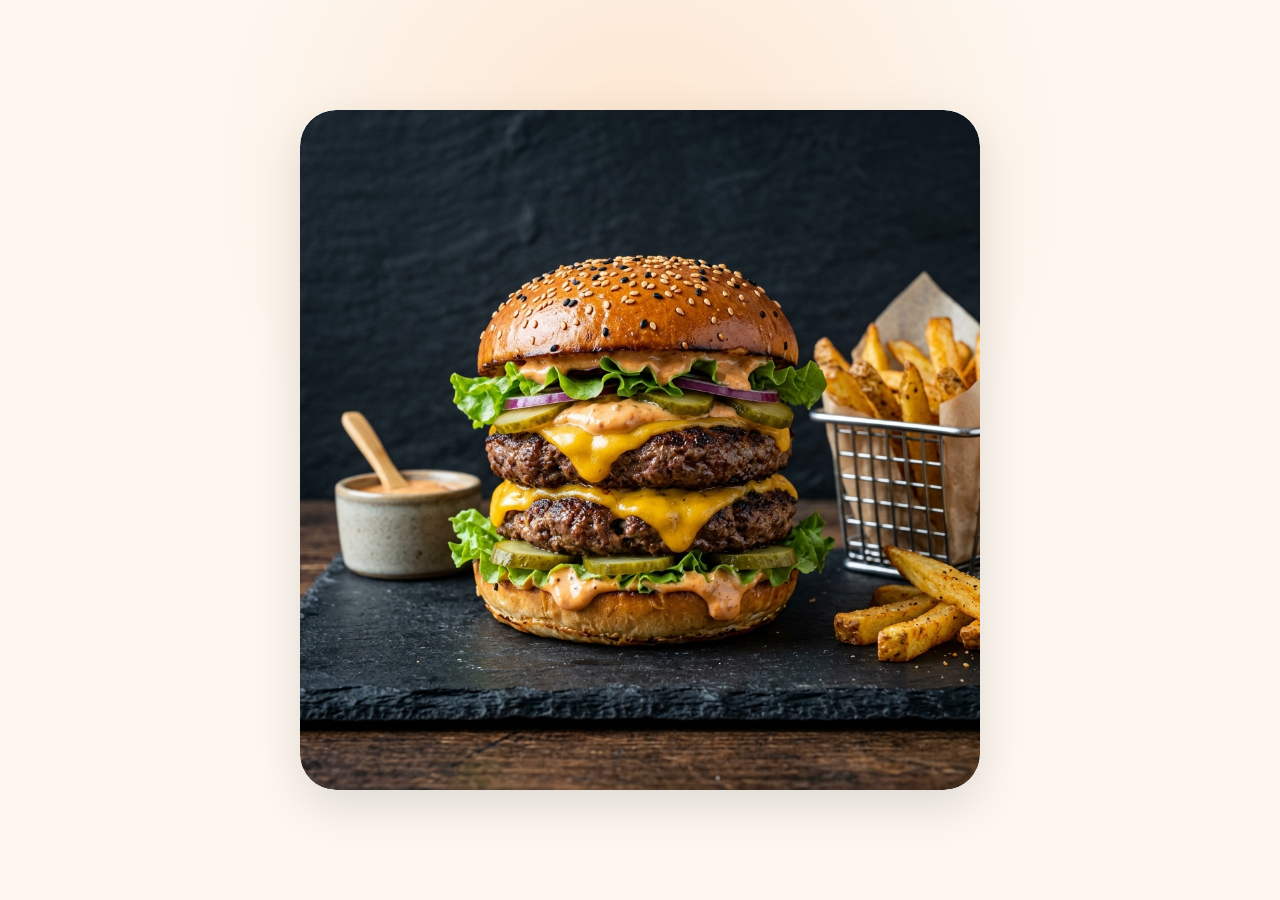
==== commit c2b87cac: "Fixed website navigation issue" ====
--- a/frontend/index.html
+++ b/frontend/index.html
@@ -59,31 +59,57 @@
     window.startKioskOrder = startKioskOrder;
 
     document.addEventListener('DOMContentLoaded', function() {
-      var btn = document.querySelector('.kiosk-welcome-choice');
-      if (btn) {
-        btn.onclick = function() { startKioskOrder('Dine-In'); };
-        btn.addEventListener('click', function() { startKioskOrder('Dine-In'); });
-        btn.addEventListener('pointerup', function() { startKioskOrder('Dine-In'); });
-        btn.addEventListener('touchend', function(e) {
-          e.preventDefault();
-          startKioskOrder('Dine-In');
+      var video = document.getElementById('kiosk-welcome-video');
+      var btn = document.getElementById('kiosk-welcome-start-btn');
+
+      if (video && btn) {
+        // Synchronize button activation with the in-video animation
+        video.addEventListener('timeupdate', function() {
+          if (video.currentTime >= 9.5) {
+            btn.classList.add('active');
+          } else {
+            btn.classList.remove('active');
+          }
+          // Hold on the complete call-to-action screen when animation completes
+          if (video.currentTime >= 12.0) {
+            video.pause();
+          }
         });
       }
+
+      if (btn) {
+        btn.onclick = function(e) {
+          if (e && e.stopPropagation) e.stopPropagation();
+          startKioskOrder('Dine-In');
+        };
+      }
     });
+
+    // Touching the card during intro animation fast-forwards directly to Order Now
+    function handleWelcomeCardClick(e) {
+      var video = document.getElementById('kiosk-welcome-video');
+      var btn = document.getElementById('kiosk-welcome-start-btn');
+      if (video && video.currentTime < 9.5) {
+        video.currentTime = 9.6;
+        if (btn) btn.classList.add('active');
+      }
+    }
   </script>
 </head>
 <body class="theme-orange-white kiosk-welcome-open">
-  <!-- ADDITIVE CUSTOMER WELCOME SCREEN: Home Page Video Clip with Interactive Touch-to-Order -->
-  <section class="kiosk-welcome-overlay" id="kiosk-welcome-overlay" aria-label="Welcome to ChiaCas Express self-order kiosk" onclick="startKioskOrder('Dine-In')">
-    <div class="kiosk-welcome-panel kiosk-welcome-video-card" id="kiosk-welcome-panel" title="Touch screen to start ordering">
-      <video id="kiosk-welcome-video" class="kiosk-welcome-video" autoplay loop muted playsinline poster="assets/big_mac.jpg">
-        <source src="assets/home page video.mp4" type="video/mp4">
-        <source src="assets/home%20page%20video.mp4" type="video/mp4">
-        <!-- Image Fallback if browser doesn't play video -->
-        <img src="assets/big_mac.jpg" alt="Freshly prepared burger with fries" style="width:100%; border-radius:36px;">
-      </video>
-      <!-- Interactive Order Now Button Hotspot (matches animated button in video) -->
-      <button class="kiosk-welcome-choice kiosk-welcome-btn-hotspot" id="kiosk-welcome-start-btn" type="button" aria-label="Order Now" onclick="event.stopPropagation(); startKioskOrder('Dine-In')"></button>
+  <!-- ADDITIVE CUSTOMER WELCOME SCREEN: Home Page Video Clip with Single Synchronized Order Now Button -->
+  <section class="kiosk-welcome-overlay" id="kiosk-welcome-overlay" aria-label="Welcome to ChiaCas Express self-order kiosk">
+    <div class="kiosk-welcome-panel kiosk-welcome-card" id="kiosk-welcome-panel" onclick="handleWelcomeCardClick(event)">
+      <div class="kiosk-welcome-video-wrap">
+        <video id="kiosk-welcome-video" class="kiosk-welcome-video" autoplay muted playsinline poster="assets/big_mac.jpg">
+          <source src="assets/home page video.mp4" type="video/mp4">
+          <source src="assets/home%20page%20video.mp4" type="video/mp4">
+          <!-- Image Fallback if browser doesn't play video -->
+          <img src="assets/big_mac.jpg" alt="ChiaCas Welcome" style="width:100%; border-radius:36px;">
+        </video>
+        <!-- Single interactive Order Now button perfectly synchronized with video animation -->
+        <button class="kiosk-welcome-choice" id="kiosk-welcome-start-btn" type="button" aria-label="Order Now" onclick="event.stopPropagation(); startKioskOrder('Dine-In')"></button>
+      </div>
     </div>
   </section>
   <!-- Top Navigation App Bar -->
--- a/frontend/styles.css
+++ b/frontend/styles.css
@@ -3233,11 +3233,12 @@
   box-sizing: border-box !important;
 }
 
+#kiosk-welcome-panel.kiosk-welcome-card,
 #kiosk-welcome-panel.kiosk-welcome-video-card {
   position: relative !important;
   box-sizing: border-box !important;
   width: 100% !important;
-  max-width: 760px !important;
+  max-width: 680px !important;
   max-height: 94vh !important;
   max-height: 94dvh !important;
   min-height: auto !important;
@@ -3245,12 +3246,21 @@
   margin: auto !important;
   background: #FFFFFF !important;
   border-radius: clamp(24px, 4vw, 36px) !important;
-  box-shadow: 0 16px 48px rgba(0, 0, 0, 0.08) !important;
+  box-shadow: 0 16px 48px rgba(0, 0, 0, 0.12) !important;
   overflow: hidden !important;
   cursor: pointer !important;
   display: block !important;
   border: none !important;
   padding: 0 !important;
+}
+
+.kiosk-welcome-video-wrap {
+  position: relative !important;
+  width: 100% !important;
+  background: #FFFFFF !important;
+  overflow: hidden !important;
+  line-height: 0 !important;
+  display: block !important;
 }
 
 .kiosk-welcome-video {
@@ -3259,27 +3269,59 @@
   max-height: 94dvh !important;
   height: auto !important;
   display: block !important;
+  object-fit: contain !important;
   border-radius: clamp(24px, 4vw, 36px) !important;
-  object-fit: contain !important;
-}
-
-#kiosk-welcome-start-btn.kiosk-welcome-btn-hotspot {
+}
+
+/* Single Order Now button: Inactive during intro (0-9.4s), activates when animation reveals the button (9.5s) */
+#kiosk-welcome-start-btn.kiosk-welcome-choice {
   position: absolute !important;
-  left: 4.5% !important;
-  right: 4.5% !important;
-  bottom: 4% !important;
-  height: 12% !important;
+  left: 6.8% !important;
+  right: 6.8% !important;
+  bottom: 8.2% !important;
+  height: 16.2% !important;
   border-radius: 20px !important;
-  cursor: pointer !important;
-  z-index: 10 !important;
   background: transparent !important;
   border: none !important;
+  outline: none !important;
   box-shadow: none !important;
+  cursor: default !important;
+  pointer-events: none !important;
+  z-index: 10 !important;
   padding: 0 !important;
-}
-
-#kiosk-welcome-start-btn.kiosk-welcome-btn-hotspot:focus-visible {
-  outline: 3px solid #FF7900 !important;
+  margin: 0 !important;
+  display: block !important;
+  -webkit-tap-highlight-color: transparent !important;
+  -webkit-touch-callout: none !important;
+  user-select: none !important;
+  -webkit-user-select: none !important;
+  transition: none !important;
+}
+
+#kiosk-welcome-start-btn.kiosk-welcome-choice.active {
+  pointer-events: auto !important;
+  cursor: pointer !important;
+  background: transparent !important;
+  border: none !important;
+  outline: none !important;
+  box-shadow: none !important;
+}
+
+/* Completely remove any white box, border, outline, highlight, or shadow */
+#kiosk-welcome-start-btn.kiosk-welcome-choice:hover,
+#kiosk-welcome-start-btn.kiosk-welcome-choice:focus,
+#kiosk-welcome-start-btn.kiosk-welcome-choice:focus-visible,
+#kiosk-welcome-start-btn.kiosk-welcome-choice:active,
+#kiosk-welcome-start-btn.kiosk-welcome-choice.active:hover,
+#kiosk-welcome-start-btn.kiosk-welcome-choice.active:focus,
+#kiosk-welcome-start-btn.kiosk-welcome-choice.active:focus-visible,
+#kiosk-welcome-start-btn.kiosk-welcome-choice.active:active {
+  border: none !important;
+  outline: none !important;
+  box-shadow: none !important;
+  background: transparent !important;
+  transform: none !important;
+  -webkit-tap-highlight-color: transparent !important;
 }
 
 .kiosk-welcome-overlay[hidden],
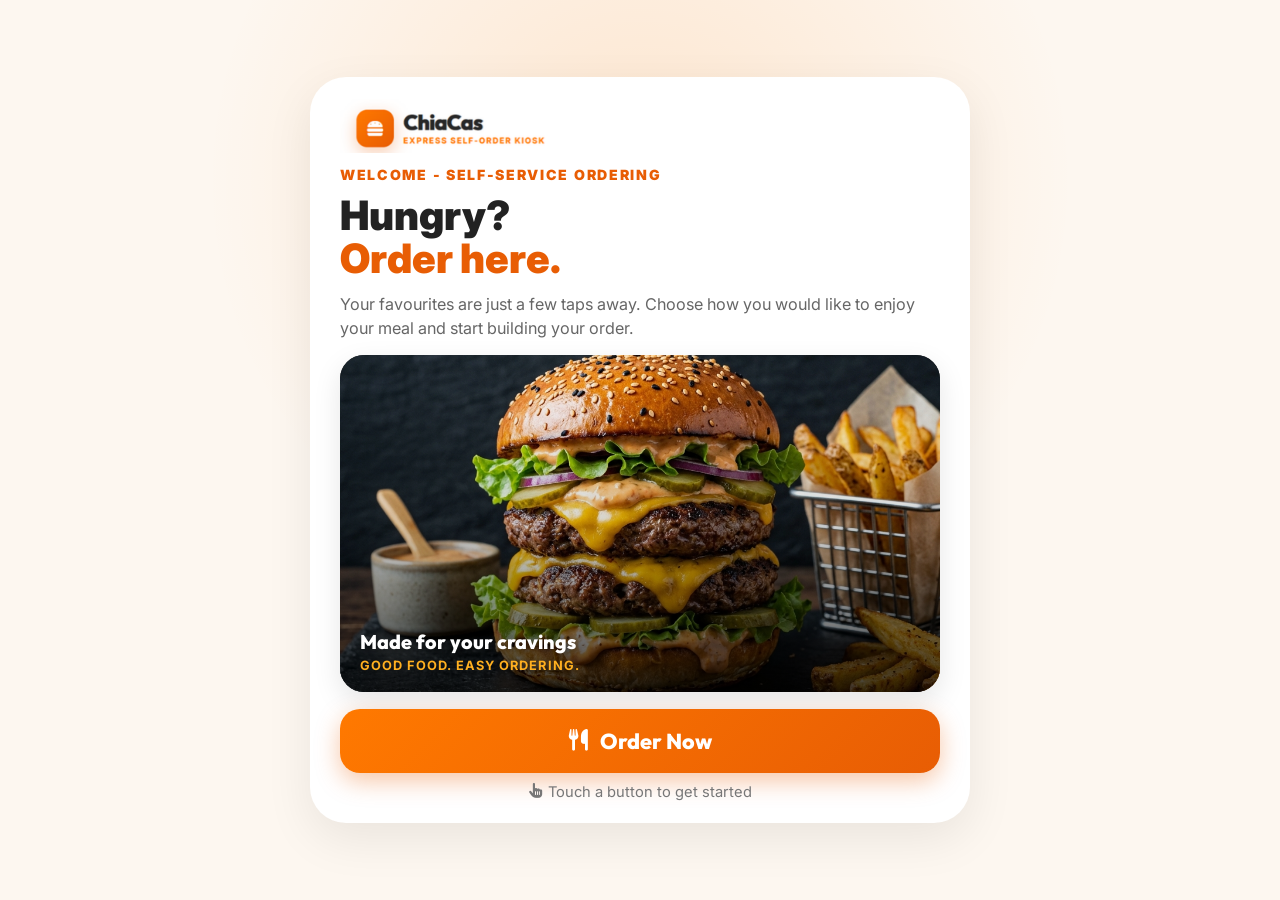
==== commit 60614d68: "changes" ====
--- a/frontend/index.html
+++ b/frontend/index.html
@@ -60,23 +60,17 @@
 
     document.addEventListener('DOMContentLoaded', function() {
       var video = document.getElementById('kiosk-welcome-video');
+      if (video) {
+        video.muted = true;
+        try {
+          var p = video.play();
+          if (p && typeof p.catch === 'function') {
+            p.catch(function() {});
+          }
+        } catch (e) {}
+      }
+
       var btn = document.getElementById('kiosk-welcome-start-btn');
-
-      if (video && btn) {
-        // Synchronize button activation with the in-video animation
-        video.addEventListener('timeupdate', function() {
-          if (video.currentTime >= 9.5) {
-            btn.classList.add('active');
-          } else {
-            btn.classList.remove('active');
-          }
-          // Hold on the complete call-to-action screen when animation completes
-          if (video.currentTime >= 12.0) {
-            video.pause();
-          }
-        });
-      }
-
       if (btn) {
         btn.onclick = function(e) {
           if (e && e.stopPropagation) e.stopPropagation();
@@ -84,32 +78,59 @@
         };
       }
     });
-
-    // Touching the card during intro animation fast-forwards directly to Order Now
-    function handleWelcomeCardClick(e) {
-      var video = document.getElementById('kiosk-welcome-video');
-      var btn = document.getElementById('kiosk-welcome-start-btn');
-      if (video && video.currentTime < 9.5) {
-        video.currentTime = 9.6;
-        if (btn) btn.classList.add('active');
-      }
-    }
   </script>
 </head>
 <body class="theme-orange-white kiosk-welcome-open">
-  <!-- ADDITIVE CUSTOMER WELCOME SCREEN: Home Page Video Clip with Single Synchronized Order Now Button -->
+  <!-- ADDITIVE CUSTOMER WELCOME SCREEN: Kiosk Card with Burger Animation Loop & Staggered Text -->
   <section class="kiosk-welcome-overlay" id="kiosk-welcome-overlay" aria-label="Welcome to ChiaCas Express self-order kiosk">
-    <div class="kiosk-welcome-panel kiosk-welcome-card" id="kiosk-welcome-panel" onclick="handleWelcomeCardClick(event)">
-      <div class="kiosk-welcome-video-wrap">
-        <video id="kiosk-welcome-video" class="kiosk-welcome-video" autoplay muted playsinline poster="assets/big_mac.jpg">
-          <source src="assets/home page video.mp4" type="video/mp4">
-          <source src="assets/home%20page%20video.mp4" type="video/mp4">
-          <!-- Image Fallback if browser doesn't play video -->
-          <img src="assets/big_mac.jpg" alt="ChiaCas Welcome" style="width:100%; border-radius:36px;">
+    <div class="kiosk-welcome-panel kiosk-welcome-card" id="kiosk-welcome-panel">
+      
+      <!-- 1. Brand Logo Header -->
+      <div class="kiosk-welcome-brand">
+        <img src="assets/chiacas_brand_logo.png" alt="ChiaCas Express Self-Order Kiosk" class="kiosk-welcome-brand-img">
+      </div>
+
+      <!-- 2. Eyebrow -->
+      <div class="kiosk-welcome-eyebrow">
+        WELCOME - SELF-SERVICE ORDERING
+      </div>
+
+      <!-- 3. Title -->
+      <h1 class="kiosk-welcome-title">
+        Hungry?
+        <span>Order here.</span>
+      </h1>
+
+      <!-- 4. Description -->
+      <p class="kiosk-welcome-description">
+        Your favourites are just a few taps away. Choose how you would like to enjoy your meal and start building your order.
+      </p>
+
+      <!-- 5. Burger Animation Video Clip (Looping) -->
+      <div class="kiosk-welcome-food-art">
+        <video id="kiosk-welcome-video" class="kiosk-welcome-food-video" autoplay loop muted playsinline poster="assets/big_mac.jpg">
+          <source src="assets/burger animation.mp4" type="video/mp4">
+          <source src="assets/burger%20animation.mp4" type="video/mp4">
+          <img src="assets/big_mac.jpg" alt="ChiaCas Burger" style="width:100%; height:100%; object-fit:cover;">
         </video>
-        <!-- Single interactive Order Now button perfectly synchronized with video animation -->
-        <button class="kiosk-welcome-choice" id="kiosk-welcome-start-btn" type="button" aria-label="Order Now" onclick="event.stopPropagation(); startKioskOrder('Dine-In')"></button>
-      </div>
+        <div class="kiosk-welcome-food-shade"></div>
+        <div class="kiosk-welcome-food-label">
+          Made for your cravings
+          <small>Good Food. Easy Ordering.</small>
+        </div>
+      </div>
+
+      <!-- 6. Order Now Button (Below Burger Animation) -->
+      <div class="kiosk-welcome-actions">
+        <button class="kiosk-welcome-choice" id="kiosk-welcome-start-btn" type="button" onclick="startKioskOrder('Dine-In')">
+          <i class="fa-solid fa-utensils" aria-hidden="true"></i>
+          <span>Order Now</span>
+        </button>
+        <p class="kiosk-welcome-hint">
+          <i class="fa-solid fa-hand-pointer" aria-hidden="true"></i> Touch a button to get started
+        </p>
+      </div>
+
     </div>
   </section>
   <!-- Top Navigation App Bar -->
--- a/frontend/styles.css
+++ b/frontend/styles.css
@@ -65,6 +65,8 @@
 html {
   height: 100%;
   scroll-behavior: smooth;
+  overscroll-behavior: none;
+  overscroll-behavior-y: none;
 }
 
 body {
@@ -3233,95 +3235,202 @@
   box-sizing: border-box !important;
 }
 
+/* Card Container for Welcome Screen */
 #kiosk-welcome-panel.kiosk-welcome-card,
-#kiosk-welcome-panel.kiosk-welcome-video-card {
+#kiosk-welcome-panel.kiosk-welcome-video-card,
+.kiosk-welcome-panel {
   position: relative !important;
   box-sizing: border-box !important;
   width: 100% !important;
-  max-width: 680px !important;
-  max-height: 94vh !important;
-  max-height: 94dvh !important;
+  max-width: 660px !important;
+  max-height: 96vh !important;
+  max-height: 96dvh !important;
   min-height: auto !important;
   height: auto !important;
   margin: auto !important;
   background: #FFFFFF !important;
   border-radius: clamp(24px, 4vw, 36px) !important;
-  box-shadow: 0 16px 48px rgba(0, 0, 0, 0.12) !important;
+  box-shadow: 0 16px 48px rgba(0, 0, 0, 0.08) !important;
   overflow: hidden !important;
-  cursor: pointer !important;
-  display: block !important;
+  overflow-y: hidden !important;
+  overflow-x: hidden !important;
+  scrollbar-width: none !important;
+  -ms-overflow-style: none !important;
+  cursor: default !important;
+  display: flex !important;
+  flex-direction: column !important;
+  gap: clamp(8px, 1.4vh, 16px) !important;
+  padding: clamp(18px, 2.5vh, 28px) clamp(18px, 3.2vw, 30px) !important;
   border: none !important;
-  padding: 0 !important;
-}
-
-.kiosk-welcome-video-wrap {
-  position: relative !important;
-  width: 100% !important;
-  background: #FFFFFF !important;
-  overflow: hidden !important;
-  line-height: 0 !important;
-  display: block !important;
-}
-
-.kiosk-welcome-video {
-  width: 100% !important;
-  max-height: 94vh !important;
-  max-height: 94dvh !important;
-  height: auto !important;
+}
+
+#kiosk-welcome-panel::-webkit-scrollbar,
+.kiosk-welcome-panel::-webkit-scrollbar {
+  display: none !important;
+  width: 0 !important;
+  height: 0 !important;
+}
+
+/* Staggered entrance animation: all text appears one by one */
+@keyframes kioskTextFadeUp {
+  from {
+    opacity: 0;
+    transform: translateY(16px);
+  }
+  to {
+    opacity: 1;
+    transform: translateY(0);
+  }
+}
+
+.kiosk-welcome-brand {
+  display: flex !important;
+  align-items: center !important;
+  animation: kioskTextFadeUp 0.5s cubic-bezier(0.16, 1, 0.3, 1) 0.1s both !important;
+}
+
+.kiosk-welcome-brand-img {
+  height: clamp(48px, 6vh, 58px) !important;
+  width: auto !important;
+  max-width: 100% !important;
   display: block !important;
   object-fit: contain !important;
-  border-radius: clamp(24px, 4vw, 36px) !important;
-}
-
-/* Single Order Now button: Inactive during intro (0-9.4s), activates when animation reveals the button (9.5s) */
+}
+
+.kiosk-welcome-eyebrow {
+  color: var(--deep-orange, #E85D04) !important;
+  font-size: clamp(.82rem, 1.1vw, .95rem) !important;
+  font-weight: 900 !important;
+  letter-spacing: .12em !important;
+  text-transform: uppercase !important;
+  animation: kioskTextFadeUp 0.5s cubic-bezier(0.16, 1, 0.3, 1) 0.25s both !important;
+}
+
+.kiosk-welcome-title {
+  font-size: clamp(2.2rem, 4.5vh, 3.2rem) !important;
+  line-height: 1.05 !important;
+  color: #222222 !important;
+  font-weight: 900 !important;
+  margin: 0 !important;
+  animation: kioskTextFadeUp 0.5s cubic-bezier(0.16, 1, 0.3, 1) 0.4s both !important;
+}
+
+.kiosk-welcome-title span {
+  color: var(--deep-orange, #E85D04) !important;
+  display: block !important;
+}
+
+.kiosk-welcome-description {
+  font-size: clamp(.95rem, 1.8vh, 1.12rem) !important;
+  color: #666666 !important;
+  line-height: 1.45 !important;
+  margin: 0 !important;
+  animation: kioskTextFadeUp 0.5s cubic-bezier(0.16, 1, 0.3, 1) 0.55s both !important;
+}
+
+/* Burger Animation Video Clip (Looping) */
+.kiosk-welcome-food-art {
+  position: relative !important;
+  box-sizing: border-box !important;
+  width: 100% !important;
+  border-radius: 24px !important;
+  overflow: hidden !important;
+  box-shadow: 0 10px 28px rgba(0, 0, 0, 0.1) !important;
+  aspect-ratio: 16 / 9 !important;
+  background: #111111 !important;
+  flex: 0 0 auto !important;
+  margin: 2px 0 !important;
+  animation: kioskTextFadeUp 0.6s cubic-bezier(0.16, 1, 0.3, 1) 0.7s both !important;
+}
+
+.kiosk-welcome-food-video {
+  width: 100% !important;
+  height: 100% !important;
+  object-fit: cover !important;
+  display: block !important;
+  pointer-events: none !important;
+}
+
+.kiosk-welcome-food-shade {
+  position: absolute !important;
+  inset: 0 !important;
+  background: linear-gradient(to top, rgba(0, 0, 0, .75) 0%, rgba(0, 0, 0, .15) 50%, transparent 100%) !important;
+  pointer-events: none !important;
+}
+
+.kiosk-welcome-food-label {
+  position: absolute !important;
+  left: 20px !important;
+  right: 20px !important;
+  bottom: 18px !important;
+  color: #ffffff !important;
+  font: 800 clamp(1.1rem, 2.2vh, 1.4rem)/1.2 Outfit, Inter, sans-serif !important;
+  text-shadow: 0 2px 8px rgba(0, 0, 0, 0.6) !important;
+  pointer-events: none !important;
+}
+
+.kiosk-welcome-food-label small {
+  display: block !important;
+  font: 700 0.8rem/1.3 Inter, sans-serif !important;
+  color: #FFB020 !important;
+  margin-top: 4px !important;
+  text-transform: uppercase !important;
+  letter-spacing: .08em !important;
+}
+
+/* Order Now Action Bar BELOW the Burger Animation */
+.kiosk-welcome-actions {
+  box-sizing: border-box !important;
+  width: 100% !important;
+  display: flex !important;
+  flex-direction: column !important;
+  align-items: center !important;
+  gap: 8px !important;
+  margin-top: 2px !important;
+  animation: kioskTextFadeUp 0.5s cubic-bezier(0.16, 1, 0.3, 1) 0.85s both !important;
+}
+
 #kiosk-welcome-start-btn.kiosk-welcome-choice {
-  position: absolute !important;
-  left: 6.8% !important;
-  right: 6.8% !important;
-  bottom: 8.2% !important;
-  height: 16.2% !important;
+  position: static !important;
+  box-sizing: border-box !important;
+  width: 100% !important;
+  min-height: 64px !important;
+  display: flex !important;
+  align-items: center !important;
+  justify-content: center !important;
+  flex-direction: row !important;
+  gap: 12px !important;
+  padding: 16px 28px !important;
+  font-size: clamp(1.2rem, 2.4vh, 1.45rem) !important;
+  background: linear-gradient(135deg, #FF7900 0%, #E85D04 100%) !important;
+  border: none !important;
   border-radius: 20px !important;
-  background: transparent !important;
-  border: none !important;
+  color: #FFFFFF !important;
+  font-family: 'Outfit', sans-serif !important;
+  font-weight: 800 !important;
+  cursor: pointer !important;
+  box-shadow: 0 8px 24px rgba(232, 93, 4, 0.35) !important;
+  transition: transform 0.16s ease, box-shadow 0.16s ease !important;
   outline: none !important;
-  box-shadow: none !important;
-  cursor: default !important;
-  pointer-events: none !important;
-  z-index: 10 !important;
-  padding: 0 !important;
-  margin: 0 !important;
-  display: block !important;
   -webkit-tap-highlight-color: transparent !important;
-  -webkit-touch-callout: none !important;
   user-select: none !important;
   -webkit-user-select: none !important;
-  transition: none !important;
-}
-
-#kiosk-welcome-start-btn.kiosk-welcome-choice.active {
-  pointer-events: auto !important;
-  cursor: pointer !important;
-  background: transparent !important;
-  border: none !important;
-  outline: none !important;
-  box-shadow: none !important;
-}
-
-/* Completely remove any white box, border, outline, highlight, or shadow */
+}
+
 #kiosk-welcome-start-btn.kiosk-welcome-choice:hover,
-#kiosk-welcome-start-btn.kiosk-welcome-choice:focus,
-#kiosk-welcome-start-btn.kiosk-welcome-choice:focus-visible,
-#kiosk-welcome-start-btn.kiosk-welcome-choice:active,
-#kiosk-welcome-start-btn.kiosk-welcome-choice.active:hover,
-#kiosk-welcome-start-btn.kiosk-welcome-choice.active:focus,
-#kiosk-welcome-start-btn.kiosk-welcome-choice.active:focus-visible,
-#kiosk-welcome-start-btn.kiosk-welcome-choice.active:active {
-  border: none !important;
-  outline: none !important;
-  box-shadow: none !important;
-  background: transparent !important;
-  transform: none !important;
-  -webkit-tap-highlight-color: transparent !important;
+#kiosk-welcome-start-btn.kiosk-welcome-choice:focus-visible {
+  transform: translateY(-2px) !important;
+  box-shadow: 0 12px 30px rgba(232, 93, 4, 0.45) !important;
+}
+
+.kiosk-welcome-hint {
+  font-size: .92rem !important;
+  color: #777777 !important;
+  text-align: center !important;
+  display: flex !important;
+  align-items: center !important;
+  gap: 6px !important;
+  margin-top: 2px !important;
 }
 
 .kiosk-welcome-overlay[hidden],
@@ -3334,198 +3443,40 @@
   visibility: hidden !important;
   opacity: 0 !important;
   pointer-events: none !important;
-}
-
-/* While on the 1st page, ONLY the welcome screen (up to the burger photo) is visible */
+  height: 0 !important;
+  min-height: 0 !important;
+  max-height: 0 !important;
+  margin: 0 !important;
+  padding: 0 !important;
+  border: none !important;
+}
+
+/* While on the 1st page, ONLY the welcome screen (up to the burger photo) is visible - NO SCROLLBAR */
+html:has(body.kiosk-welcome-open),
 body.kiosk-welcome-open {
   overflow: hidden !important;
+  overflow-x: hidden !important;
+  overflow-y: hidden !important;
   height: 100vh !important;
+  height: 100dvh !important;
   max-height: 100vh !important;
+  max-height: 100dvh !important;
+  scrollbar-width: none !important;
+  -ms-overflow-style: none !important;
+}
+
+body.kiosk-welcome-open::-webkit-scrollbar,
+html:has(body.kiosk-welcome-open)::-webkit-scrollbar,
+.kiosk-welcome-overlay::-webkit-scrollbar {
+  display: none !important;
+  width: 0 !important;
+  height: 0 !important;
 }
 
 body.kiosk-welcome-open .app-header,
 body.kiosk-welcome-open .main-content,
 body.kiosk-welcome-open .kiosk-cart-bar {
   display: none !important;
-}
-
-/* Welcome panel stretches full vertical height matching the 760px kiosk frame */
-.kiosk-welcome-panel {
-  box-sizing: border-box !important;
-  width: 100% !important;
-  max-width: 760px !important;
-  min-height: 100vh !important;
-  min-height: 100dvh !important;
-  height: auto !important;
-  margin: 0 auto !important;
-  display: flex !important;
-  flex-direction: column !important;
-  align-items: stretch !important;
-  justify-content: space-between !important;
-  gap: clamp(16px, 2.5vh, 28px) !important;
-  background: #FFFFFF !important;
-  padding: clamp(24px, 3.5vh, 40px) clamp(20px, 3.5vw, 36px) !important;
-  border-left: 1px solid #F0D8C2 !important;
-  border-right: 1px solid #F0D8C2 !important;
-  border-top: none !important;
-  border-bottom: none !important;
-  border-radius: 0 !important;
-  box-shadow: 0 0 50px rgba(232, 93, 4, 0.08) !important;
-}
-
-.kiosk-welcome-copy {
-  box-sizing: border-box !important;
-  width: 100% !important;
-  padding: 0 !important;
-  flex: 0 0 auto !important;
-}
-
-.kiosk-welcome-brand {
-  display: flex !important;
-  align-items: center !important;
-  gap: 14px !important;
-  margin-bottom: clamp(14px, 2.2vh, 24px) !important;
-}
-
-.kiosk-welcome-mark {
-  width: 56px !important;
-  height: 56px !important;
-  flex-basis: 56px !important;
-  display: grid !important;
-  place-items: center !important;
-  border-radius: 16px !important;
-  background: linear-gradient(135deg, var(--primary-orange), var(--deep-orange)) !important;
-  color: #FFFFFF !important;
-  font-size: 1.6rem !important;
-  box-shadow: 0 8px 24px rgba(232, 93, 4, 0.3) !important;
-}
-
-.kiosk-welcome-brand-name {
-  font: 900 clamp(1.4rem, 2.5vw, 2rem)/1 Outfit, Inter, sans-serif !important;
-  letter-spacing: -.04em !important;
-  color: #292929 !important;
-}
-
-.kiosk-welcome-brand-tag {
-  color: var(--primary-orange) !important;
-  text-transform: uppercase !important;
-  letter-spacing: .13em !important;
-  font-size: .75rem !important;
-  font-weight: 800 !important;
-  margin-top: 4px !important;
-}
-
-.kiosk-welcome-eyebrow {
-  color: var(--deep-orange) !important;
-  font-size: clamp(.82rem, 1.1vw, 1rem) !important;
-  font-weight: 900 !important;
-  letter-spacing: .15em !important;
-  text-transform: uppercase !important;
-}
-
-.kiosk-welcome-title {
-  font-size: clamp(2.6rem, 5.5vh, 4.4rem) !important;
-  line-height: .98 !important;
-  margin: 10px 0 14px !important;
-  color: #292929 !important;
-}
-
-.kiosk-welcome-title span {
-  color: var(--deep-orange) !important;
-}
-
-.kiosk-welcome-description {
-  max-width: 100% !important;
-  font-size: clamp(1rem, 2vh, 1.25rem) !important;
-  color: #777777 !important;
-  line-height: 1.45 !important;
-}
-
-.kiosk-welcome-actions {
-  width: 100% !important;
-  margin-top: 14px !important;
-}
-
-.kiosk-welcome-choice {
-  box-sizing: border-box !important;
-  width: 100% !important;
-  min-height: 76px !important;
-  display: flex !important;
-  align-items: center !important;
-  justify-content: center !important;
-  flex-direction: row !important;
-  gap: 12px !important;
-  padding: 18px 24px !important;
-  font-size: clamp(1.2rem, 2.4vh, 1.6rem) !important;
-  background: linear-gradient(135deg, var(--primary-orange) 0%, var(--deep-orange) 100%) !important;
-  border: none !important;
-  border-radius: 20px !important;
-  color: #FFFFFF !important;
-  font-family: var(--font-heading) !important;
-  font-weight: 900 !important;
-  cursor: pointer !important;
-  box-shadow: 0 8px 24px rgba(232, 93, 4, 0.3) !important;
-  transition: transform .16s ease, box-shadow .16s ease !important;
-}
-
-.kiosk-welcome-choice:hover, .kiosk-welcome-choice:focus-visible {
-  transform: translateY(-3px) !important;
-  box-shadow: 0 12px 32px rgba(232, 93, 4, 0.45) !important;
-}
-
-.kiosk-welcome-hint {
-  font-size: .95rem !important;
-  margin-top: 8px !important;
-  color: #777777 !important;
-  text-align: center !important;
-}
-
-/* Burger image made larger to fill the lower half of the kiosk frame */
-.kiosk-welcome-food-art {
-  box-sizing: border-box !important;
-  width: 100% !important;
-  min-height: 280px !important;
-  height: clamp(280px, 38vh, 520px) !important;
-  max-height: 560px !important;
-  flex: 1 1 auto !important;
-  margin-top: 14px !important;
-  border-radius: 24px !important;
-  overflow: hidden !important;
-  position: relative !important;
-  box-shadow: 0 8px 24px rgba(0, 0, 0, 0.12) !important;
-}
-
-.kiosk-welcome-food-art img {
-  width: 100% !important;
-  height: 100% !important;
-  object-fit: cover !important;
-  display: block !important;
-}
-
-.kiosk-welcome-food-shade {
-  position: absolute !important;
-  inset: 0 !important;
-  background: linear-gradient(to top, rgba(0, 0, 0, .75) 0%, rgba(0, 0, 0, .2) 50%, transparent 100%) !important;
-  pointer-events: none !important;
-}
-
-.kiosk-welcome-food-label {
-  position: absolute !important;
-  left: 24px !important;
-  right: 24px !important;
-  bottom: 24px !important;
-  color: #ffffff !important;
-  font: 800 clamp(1.2rem, 2.5vh, 1.5rem)/1.2 Outfit, Inter, sans-serif !important;
-  text-shadow: 0 2px 8px rgba(0, 0, 0, 0.6) !important;
-}
-
-.kiosk-welcome-food-label small {
-  display: block !important;
-  font: 700 0.85rem/1.3 Inter, sans-serif !important;
-  color: #FFB020 !important;
-  margin-top: 4px !important;
-  text-transform: uppercase !important;
-  letter-spacing: .08em !important;
 }
 
 /* =====================================================================
@@ -3537,17 +3488,31 @@
   --kiosk-cart-height: 142px;
 }
 
-/* Outer backdrop for customer kiosk mode: soft warm cream */
+/* Outer backdrop for customer kiosk mode: soft warm cream - Self-contained fixed kiosk view (NO outer window scrollbar) */
 body:not(.counter-mode-active) {
-  min-height: 100vh;
-  min-height: 100dvh;
-  height: auto !important;
+  height: 100vh !important;
+  height: 100dvh !important;
+  max-height: 100vh !important;
+  max-height: 100dvh !important;
+  margin: 0 !important;
+  padding: 0 !important;
+  overflow: hidden !important;
   overflow-x: hidden !important;
-  overflow-y: auto !important; /* Full-page vertical scrolling enabled */
+  overflow-y: hidden !important;
+  scrollbar-width: none !important;
+  -ms-overflow-style: none !important;
+  overscroll-behavior: none !important;
+  overscroll-behavior-y: none !important;
   background: #FDF7F0 radial-gradient(circle at 50% 20%, rgba(255, 121, 0, .14), transparent 45%) !important;
   display: flex;
   flex-direction: column;
   align-items: stretch;
+}
+
+body:not(.counter-mode-active)::-webkit-scrollbar {
+  display: none !important;
+  width: 0 !important;
+  height: 0 !important;
 }
 
 /* Centered Kiosk Frame for both Header and Main Content (matches .kiosk-welcome-panel, max-width: 760px) */
@@ -3556,14 +3521,20 @@
   width: 100% !important;
   max-width: 760px !important;
   margin: 0 auto !important;
+  margin-top: 0 !important;
+  position: sticky !important;
+  top: 0 !important;
+  z-index: 100 !important;
   flex: 0 0 var(--header-height) !important;
   min-height: var(--header-height) !important;
   padding: 0 20px !important;
   gap: 12px !important;
   background: #FFFFFF !important;
+  border-top: none !important;
   border-left: 1px solid #F0D8C2 !important;
   border-right: 1px solid #F0D8C2 !important;
   border-bottom: 1.5px solid #F0D8C2 !important;
+  border-radius: 0 !important;
   box-shadow: 0 2px 12px rgba(232, 93, 4, 0.05) !important;
 }
 
@@ -3597,11 +3568,16 @@
   width: 100% !important;
   max-width: 760px !important;
   margin: 0 auto !important;
-  flex: 1 0 auto !important;
+  flex: 1 1 auto !important;
   min-height: 0 !important;
-  height: auto !important;
-  overflow: visible !important; /* Document grows naturally */
+  height: calc(100vh - var(--header-height)) !important;
+  height: calc(100dvh - var(--header-height)) !important;
+  max-height: calc(100vh - var(--header-height)) !important;
+  max-height: calc(100dvh - var(--header-height)) !important;
+  overflow: hidden !important;
   position: relative !important;
+  display: flex !important;
+  flex-direction: column !important;
   border-left: 1px solid #F0D8C2 !important;
   border-right: 1px solid #F0D8C2 !important;
   box-shadow: 0 0 40px rgba(232, 93, 4, 0.08) !important;
@@ -3609,11 +3585,12 @@
 }
 
 body:not(.counter-mode-active) #kiosk-view {
-  height: auto !important;
+  flex: 1 1 auto !important;
   min-height: 0 !important;
+  height: 100% !important;
   display: flex !important;
   flex-direction: column !important;
-  overflow: visible !important;
+  overflow: hidden !important;
   position: relative !important;
   inset: auto !important;
   top: auto !important;
@@ -3672,14 +3649,16 @@
 }
 
 body:not(.counter-mode-active) .kiosk-layout {
-  flex: 1 0 auto !important;
+  flex: 1 1 auto !important;
   min-height: 0 !important;
+  height: 100% !important;
   display: flex !important;
   flex-direction: column !important;
-  gap: 12px !important;
-  padding: 12px 16px calc(var(--kiosk-cart-height) + 20px) !important;
+  gap: 10px !important;
+  padding: 10px 16px calc(var(--kiosk-cart-height) + 12px) !important;
   margin-bottom: 0 !important;
-  overflow: visible !important; /* FIXED: No overflow hidden */
+  overflow: hidden !important;
+  box-sizing: border-box !important;
 }
 
 body:not(.counter-mode-active) .category-sidebar {
@@ -3730,12 +3709,13 @@
 }
 
 body:not(.counter-mode-active) .menu-container {
-  flex: 1 0 auto !important;
+  flex: 1 1 auto !important;
   min-height: 0 !important;
-  gap: 12px !important;
+  height: 100% !important;
+  gap: 10px !important;
   display: flex !important;
   flex-direction: column !important;
-  overflow: visible !important; /* FIXED: No overflow hidden */
+  overflow: hidden !important;
 }
 
 body:not(.counter-mode-active) .menu-header-bar {
@@ -3770,17 +3750,44 @@
 }
 
 body:not(.counter-mode-active) .menu-grid {
-  flex: 1 0 auto !important;
+  flex: 1 1 auto !important;
   min-height: 0 !important;
+  height: 100% !important;
   display: grid !important;
   grid-template-columns: repeat(2, minmax(0, 1fr)) !important;
   align-content: start !important;
   gap: 12px !important;
-  padding: 0 3px 10px 0 !important;
-  overflow: visible !important;
-  overflow-y: visible !important; /* FIXED: No separate vertical scrollbar */
-  overscroll-behavior: auto !important;
-  max-height: none !important;
+  padding: 0 8px 16px 0 !important;
+  overflow-y: auto !important;
+  overflow-x: hidden !important;
+  overscroll-behavior: contain !important;
+  -webkit-overflow-scrolling: touch !important;
+  scrollbar-width: thin !important;
+  scrollbar-color: #FF7900 rgba(240, 216, 194, 0.45) !important;
+}
+
+/* Custom styled touch-kiosk scroll button / scrollbar right inside items section */
+body:not(.counter-mode-active) .menu-grid::-webkit-scrollbar {
+  width: 8px !important;
+  display: block !important;
+}
+
+body:not(.counter-mode-active) .menu-grid::-webkit-scrollbar-track {
+  background: rgba(240, 216, 194, 0.35) !important;
+  border-radius: 8px !important;
+  margin: 4px 0 !important;
+}
+
+body:not(.counter-mode-active) .menu-grid::-webkit-scrollbar-thumb {
+  background: linear-gradient(180deg, #FF7900 0%, #E85D04 100%) !important;
+  border-radius: 8px !important;
+  border: 1.5px solid #FFFFFF !important;
+  box-shadow: 0 2px 6px rgba(232, 93, 4, 0.3) !important;
+}
+
+body:not(.counter-mode-active) .menu-grid::-webkit-scrollbar-thumb:hover,
+body:not(.counter-mode-active) .menu-grid::-webkit-scrollbar-thumb:active {
+  background: #E85D04 !important;
 }
 
 body:not(.counter-mode-active) .food-card {
